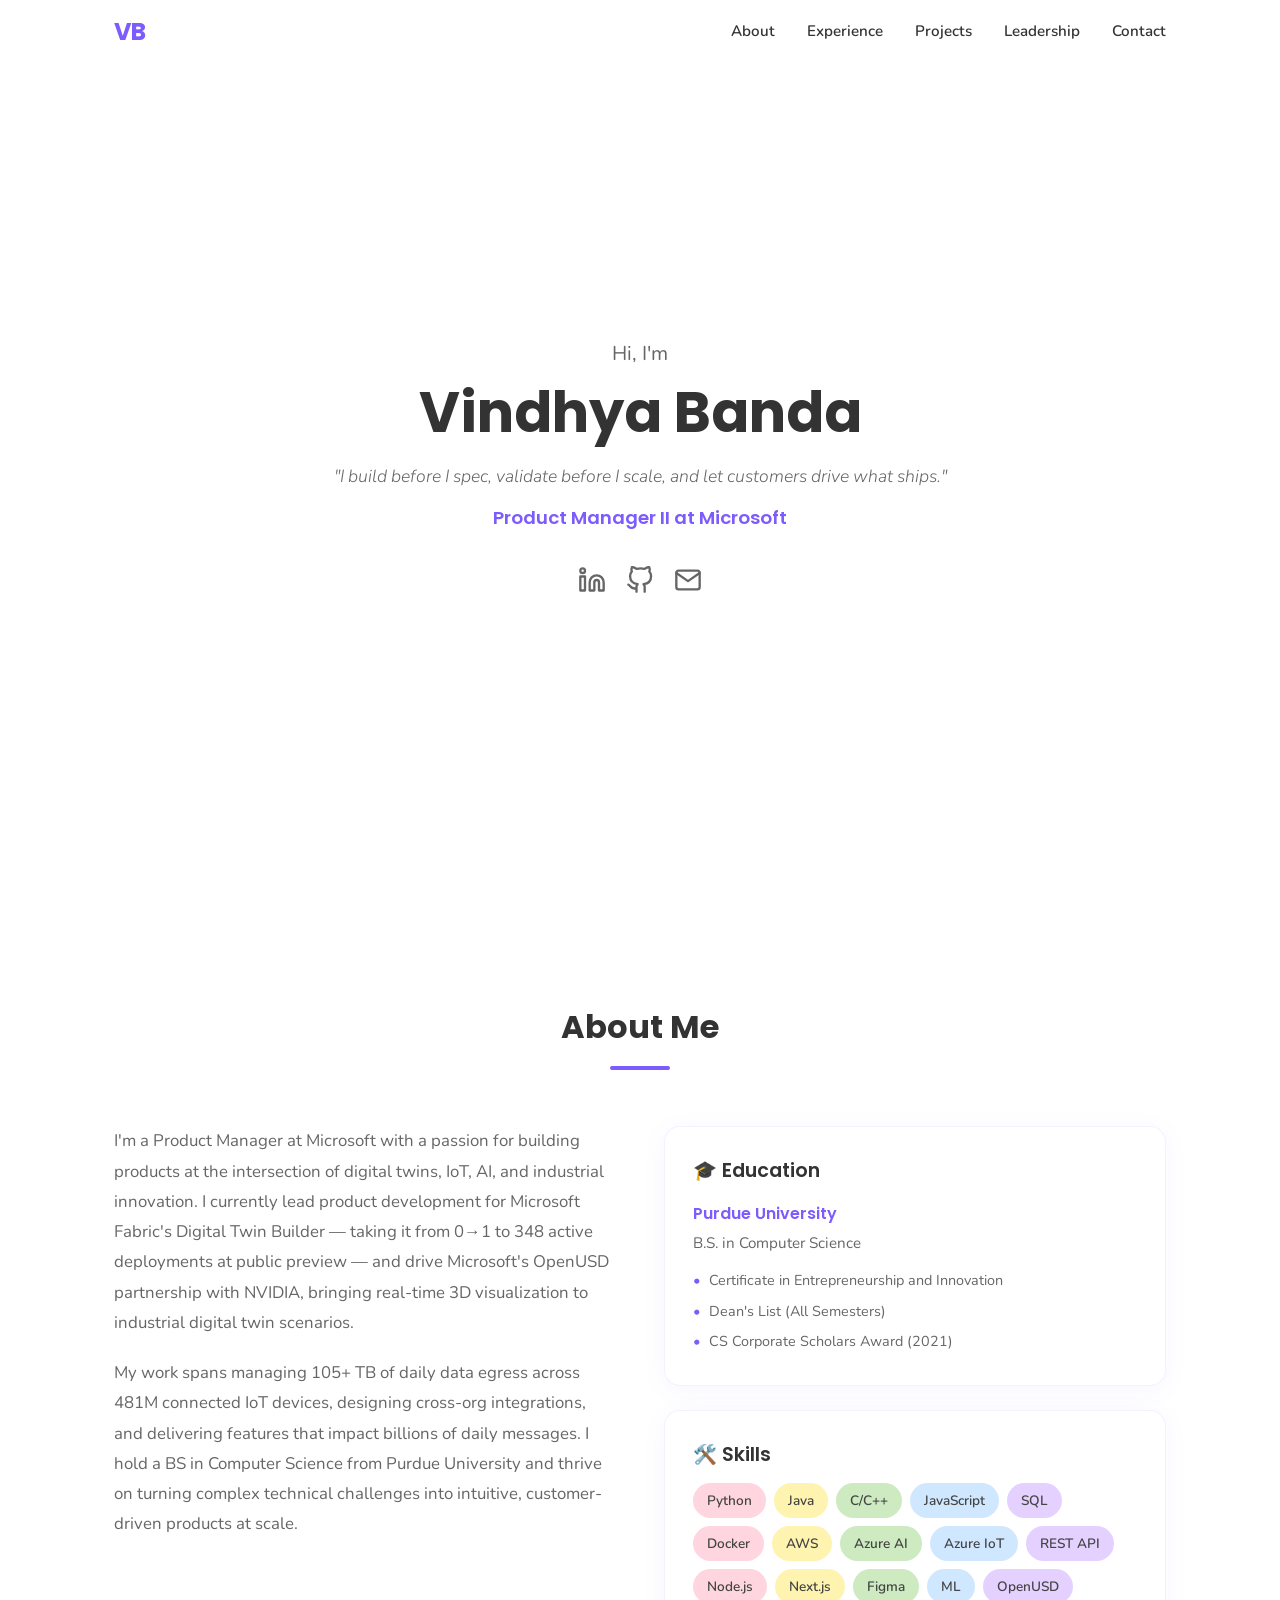
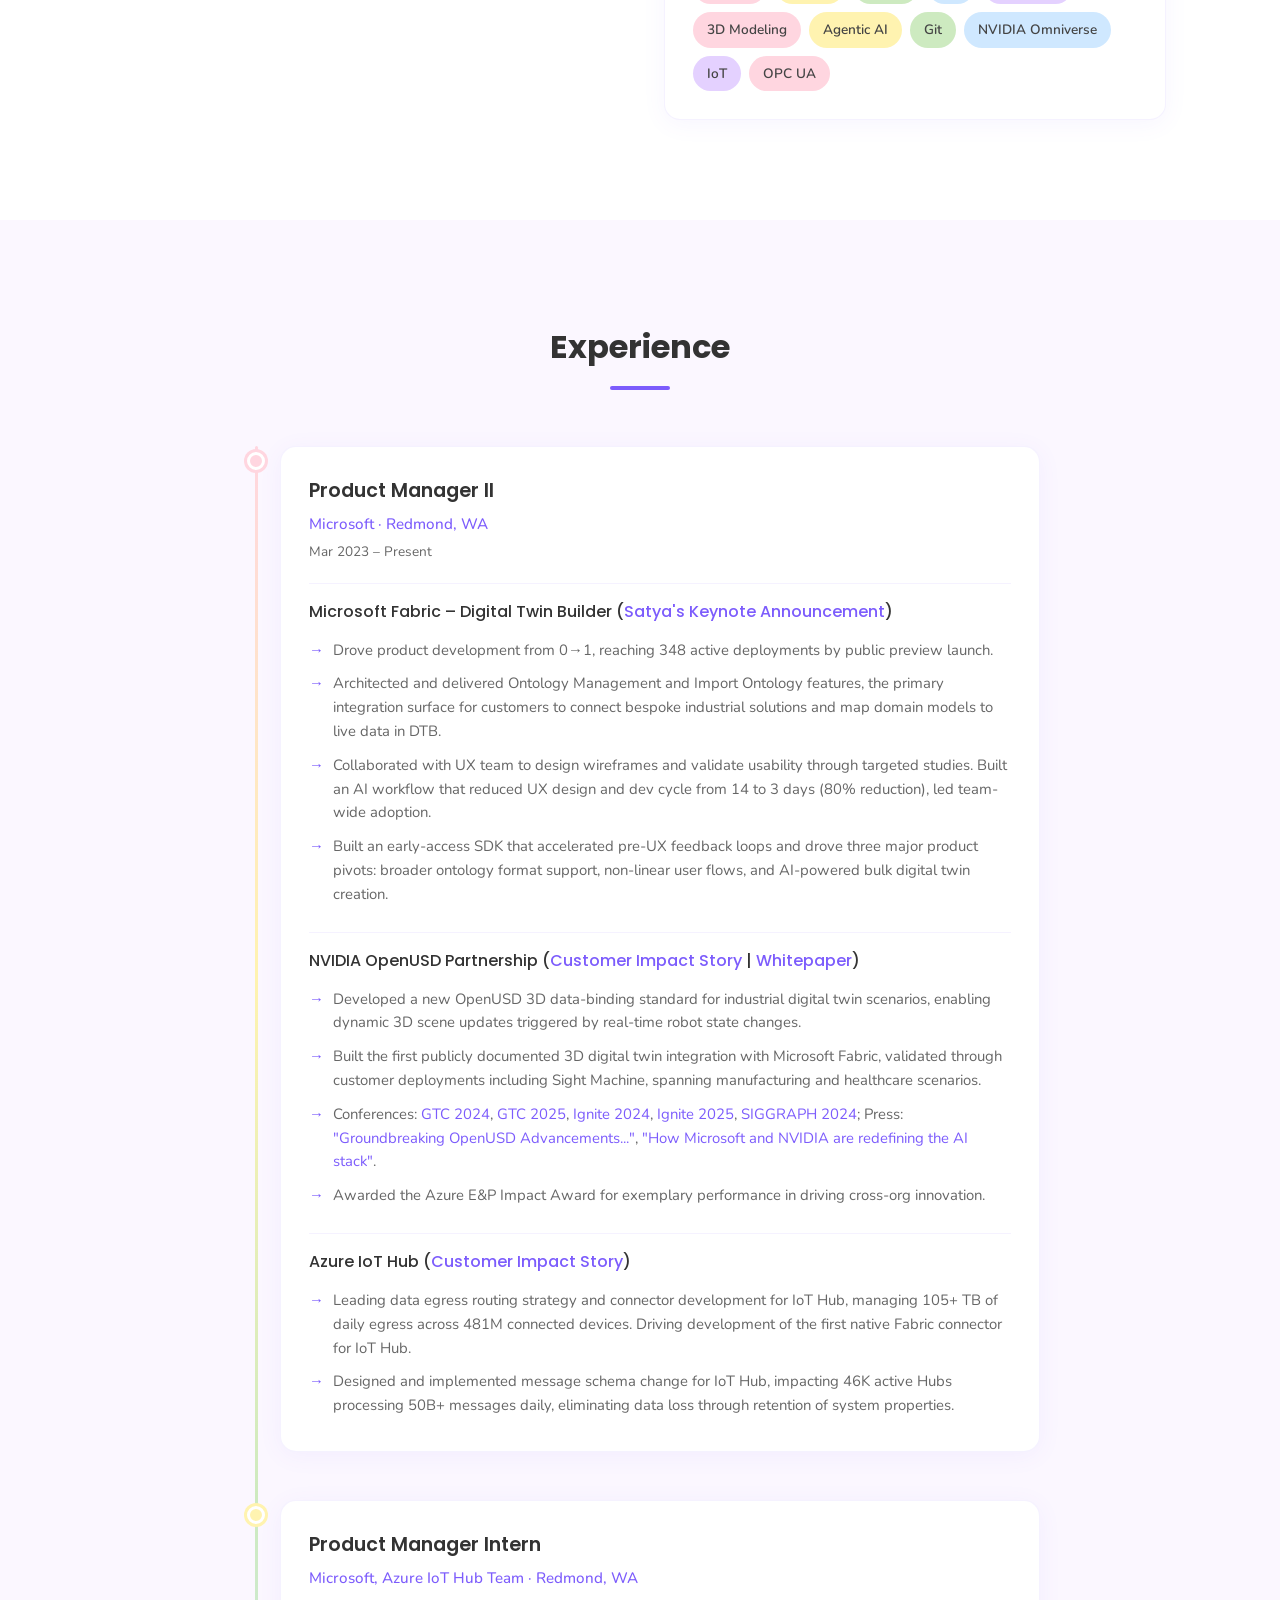
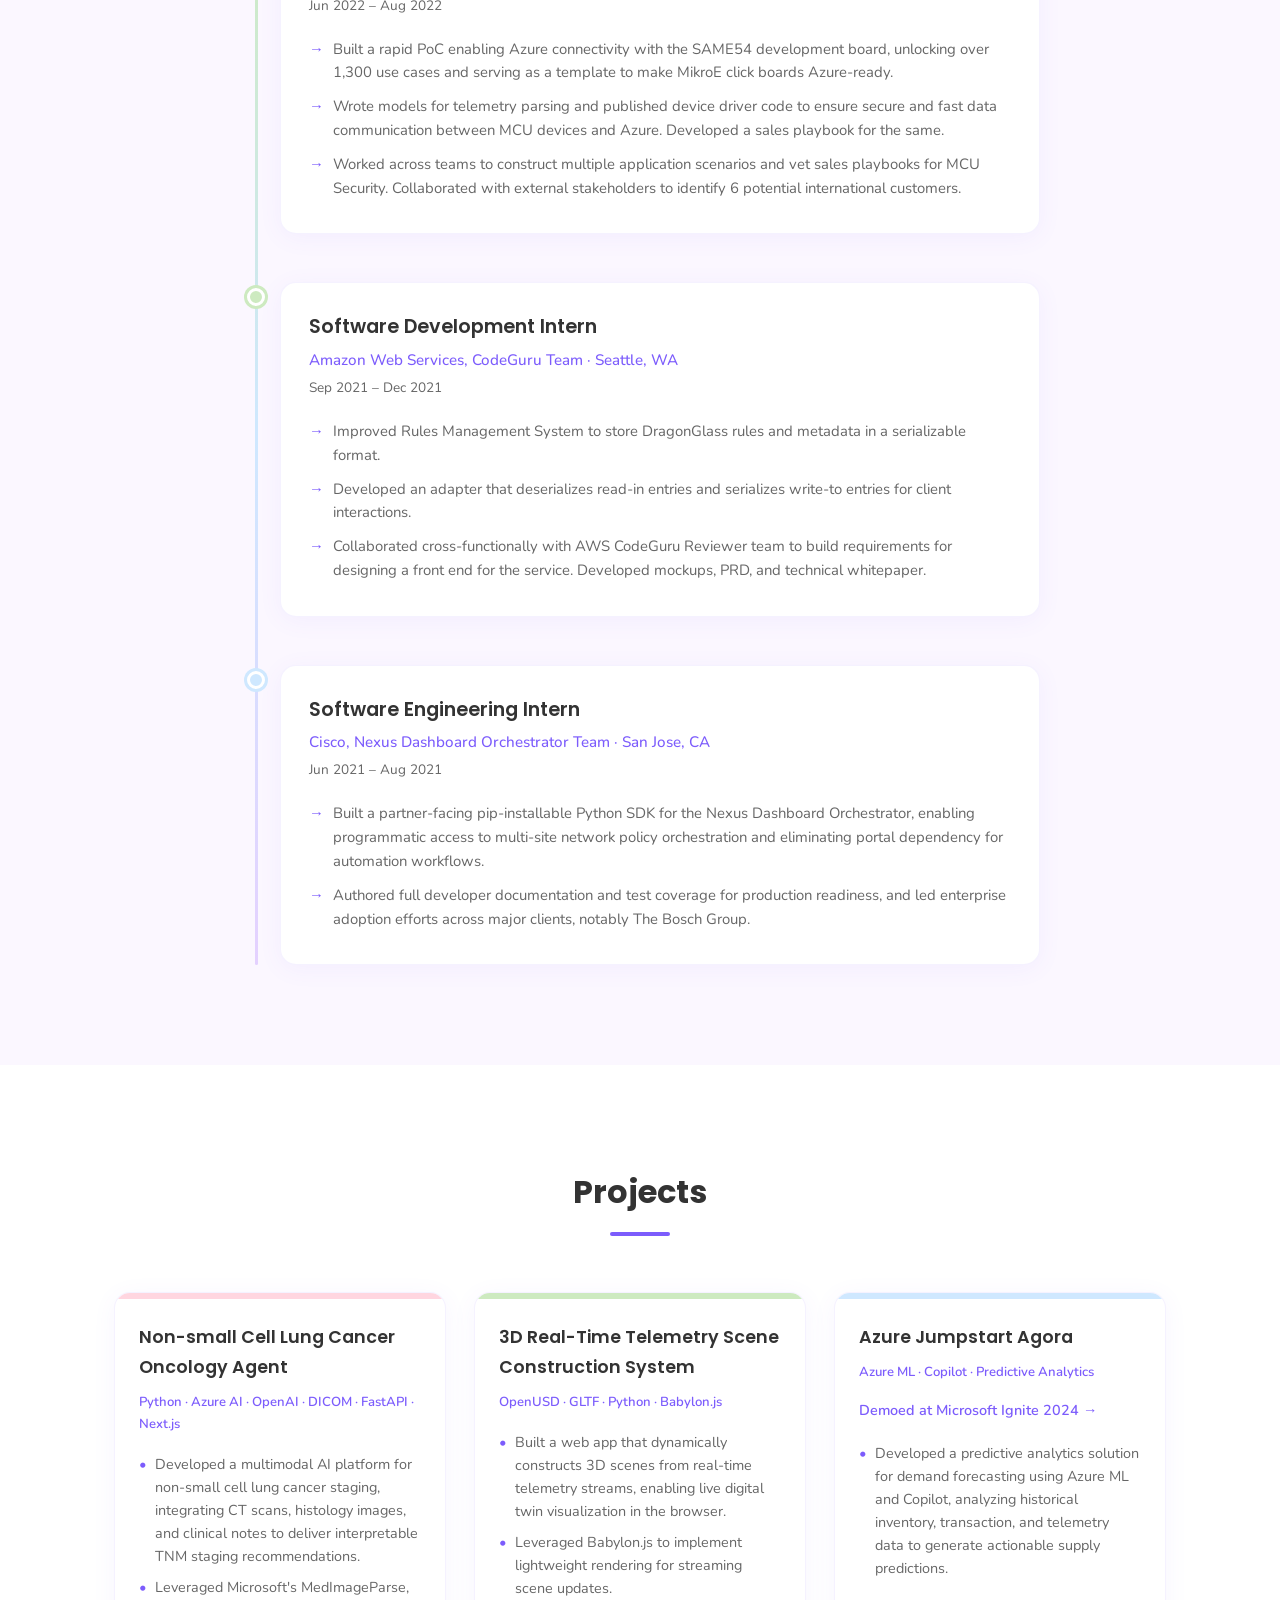
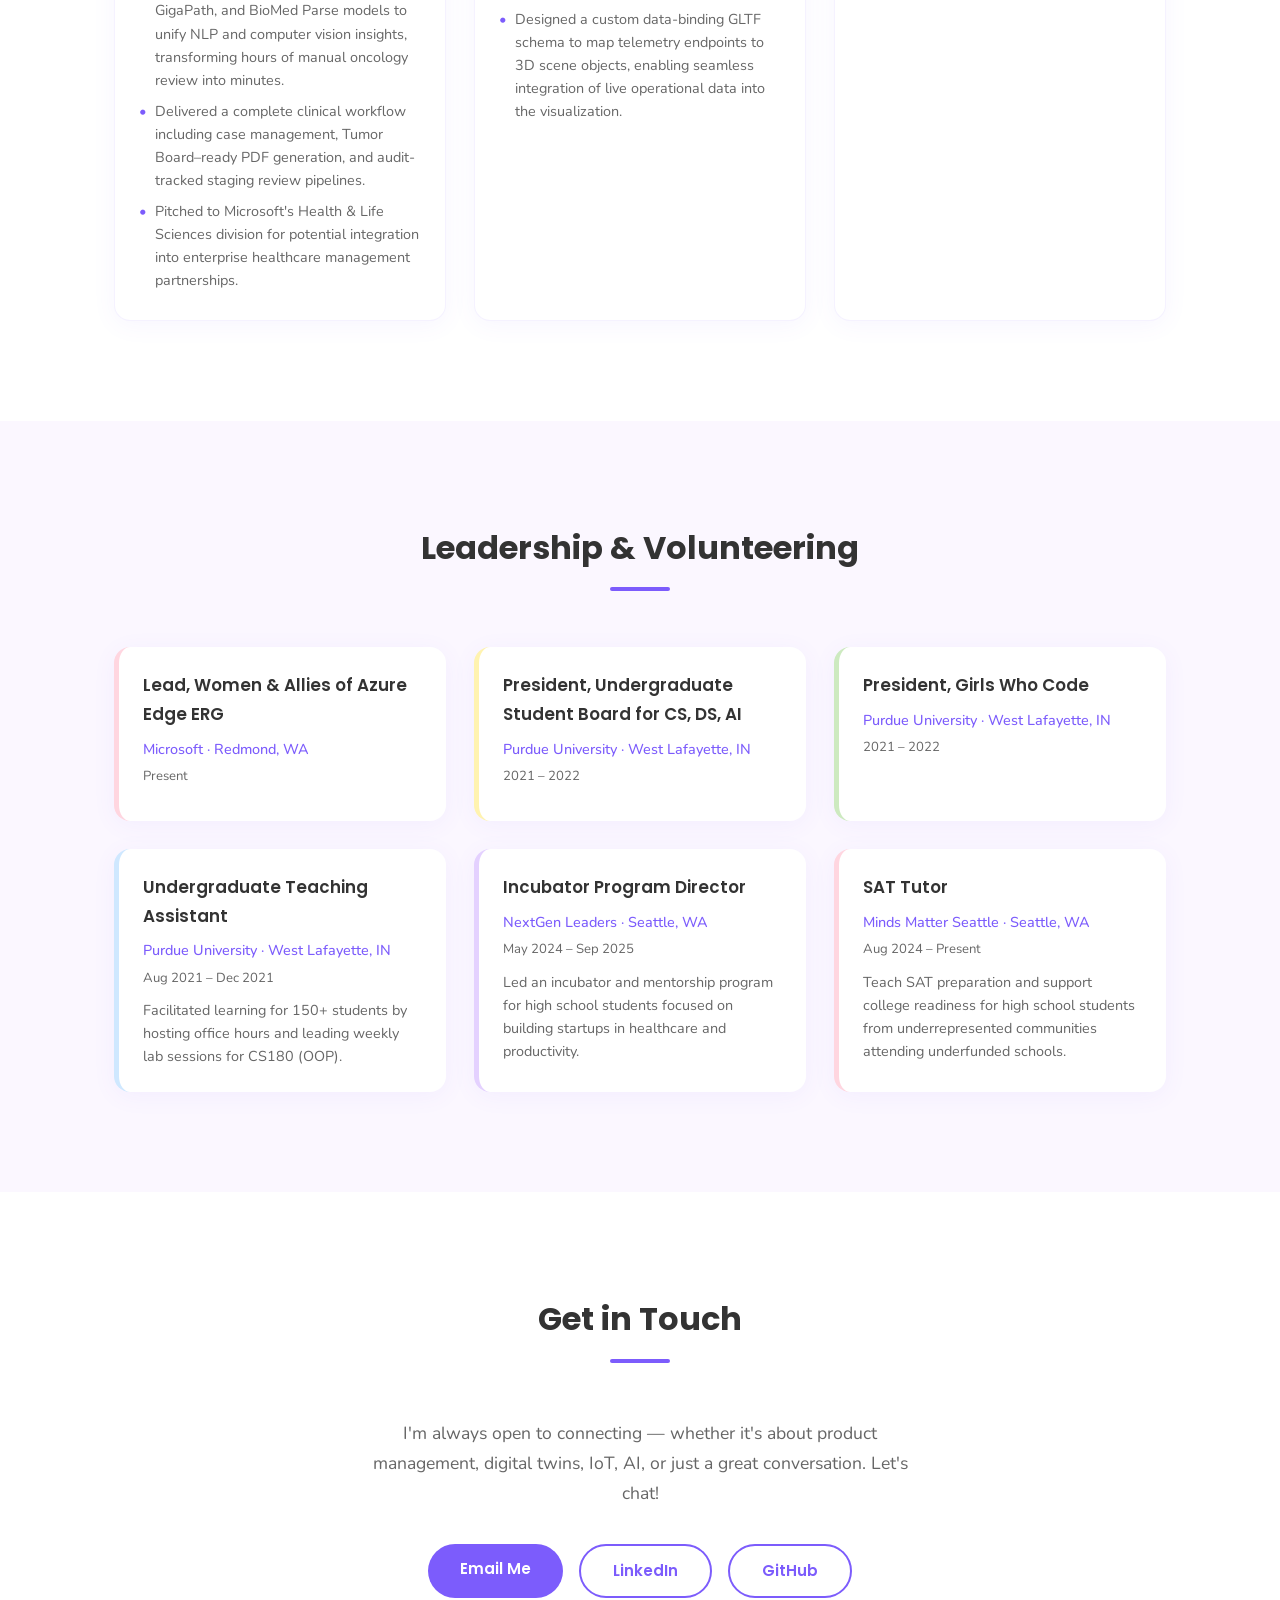
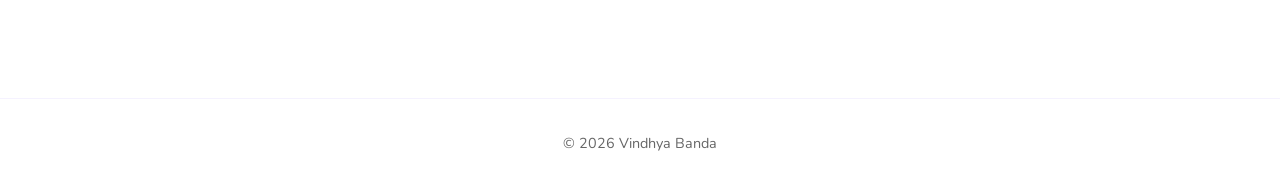
==== index.html @ b82b3c94 "Added content, set up nav" ====
<!DOCTYPE html>
<html lang="en">
<head>
    <meta charset="UTF-8">
    <meta name="viewport" content="width=device-width, initial-scale=1.0">
    <title>Vindhya Banda</title>
    <link rel="preconnect" href="https://fonts.googleapis.com">
    <link rel="preconnect" href="https://fonts.gstatic.com" crossorigin>
    <link href="https://fonts.googleapis.com/css2?family=Poppins:wght@500;600;700&family=Nunito:wght@300;400;500;600;700&display=swap" rel="stylesheet">
    <link rel="stylesheet" href="style.css">
</head>
<body>
    <!-- Navigation -->
    <nav class="navbar" id="navbar">
        <div class="nav-container">
            <a href="#hero" class="nav-logo">VB</a>
            <button class="hamburger" id="hamburger" aria-label="Toggle navigation">
                <span class="bar bar-pink"></span>
                <span class="bar bar-purple"></span>
                <span class="bar bar-blue"></span>
            </button>
            <ul class="nav-links" id="nav-links">
                <li><a href="#about">About</a></li>
                <li><a href="#experience">Experience</a></li>
                <li><a href="#projects">Projects</a></li>
                <li><a href="#leadership">Leadership</a></li>
                <li><a href="#contact">Contact</a></li>
            </ul>
        </div>
    </nav>

    <!-- Hero Section -->
    <section class="hero" id="hero">
        <div class="hero-content">
            <p class="hero-greeting">Hi, I'm</p>
            <h1 class="hero-name">Vindhya Banda</h1>
            <p class="hero-tagline">"I build before I spec, validate before I scale, and let customers drive what ships."</p>
            <p class="hero-role">Product Manager II at Microsoft</p>
            <div class="hero-socials">
                <a href="https://www.linkedin.com/in/vindhya-banda/" target="_blank" rel="noopener noreferrer" aria-label="LinkedIn">
                    <svg xmlns="http://www.w3.org/2000/svg" width="28" height="28" viewBox="0 0 24 24" fill="none" stroke="currentColor" stroke-width="2" stroke-linecap="round" stroke-linejoin="round"><path d="M16 8a6 6 0 0 1 6 6v7h-4v-7a2 2 0 0 0-2-2 2 2 0 0 0-2 2v7h-4v-7a6 6 0 0 1 6-6z"/><rect x="2" y="9" width="4" height="12"/><circle cx="4" cy="4" r="2"/></svg>
                </a>
                <a href="https://github.com/vindhyabanda" target="_blank" rel="noopener noreferrer" aria-label="GitHub">
                    <svg xmlns="http://www.w3.org/2000/svg" width="28" height="28" viewBox="0 0 24 24" fill="none" stroke="currentColor" stroke-width="2" stroke-linecap="round" stroke-linejoin="round"><path d="M9 19c-5 1.5-5-2.5-7-3m14 6v-3.87a3.37 3.37 0 0 0-.94-2.61c3.14-.35 6.44-1.54 6.44-7A5.44 5.44 0 0 0 20 4.77 5.07 5.07 0 0 0 19.91 1S18.73.65 16 2.48a13.38 13.38 0 0 0-7 0C6.27.65 5.09 1 5.09 1A5.07 5.07 0 0 0 5 4.77a5.44 5.44 0 0 0-1.5 3.78c0 5.42 3.3 6.61 6.44 7A3.37 3.37 0 0 0 9 18.13V22"/></svg>
                </a>
                <a href="mailto:vindhyabanda9@gmail.com" aria-label="Email">
                    <svg xmlns="http://www.w3.org/2000/svg" width="28" height="28" viewBox="0 0 24 24" fill="none" stroke="currentColor" stroke-width="2" stroke-linecap="round" stroke-linejoin="round"><path d="M4 4h16c1.1 0 2 .9 2 2v12c0 1.1-.9 2-2 2H4c-1.1 0-2-.9-2-2V6c0-1.1.9-2 2-2z"/><polyline points="22,6 12,13 2,6"/></svg>
                </a>
            </div>
        </div>
    </section>

    <!-- About Section -->
    <section class="section about" id="about">
        <div class="container">
            <h2 class="section-title">About Me</h2>
            <div class="about-grid">
                <div class="about-text fade-in">
                    <p>I'm a Product Manager at Microsoft with a passion for building products at the intersection of digital twins, IoT, AI, and industrial innovation. I currently lead product development for Microsoft Fabric's Digital Twin Builder — taking it from 0→1 to 348 active deployments at public preview — and drive Microsoft's OpenUSD partnership with NVIDIA, bringing real-time 3D visualization to industrial digital twin scenarios.</p>
                    <p>My work spans managing 105+ TB of daily data egress across 481M connected IoT devices, designing cross-org integrations, and delivering features that impact billions of daily messages. I hold a BS in Computer Science from Purdue University and thrive on turning complex technical challenges into intuitive, customer-driven products at scale.</p>
                </div>
                <div class="about-cards">
                    <div class="about-card fade-in">
                        <h3>🎓 Education</h3>
                        <h4>Purdue University</h4>
                        <p>B.S. in Computer Science</p>
                        <ul>
                            <li>Certificate in Entrepreneurship and Innovation</li>
                            <li>Dean's List (All Semesters)</li>
                            <li>CS Corporate Scholars Award (2021)</li>
                        </ul>
                    </div>
                    <div class="about-card fade-in">
                        <h3>🛠️ Skills</h3>
                        <div class="skills-container">
                            <span class="skill-tag">Python</span>
                            <span class="skill-tag">Java</span>
                            <span class="skill-tag">C/C++</span>
                            <span class="skill-tag">JavaScript</span>
                            <span class="skill-tag">SQL</span>
                            <span class="skill-tag">Docker</span>
                            <span class="skill-tag">AWS</span>
                            <span class="skill-tag">Azure AI</span>
                            <span class="skill-tag">Azure IoT</span>
                            <span class="skill-tag">REST API</span>
                            <span class="skill-tag">Node.js</span>
                            <span class="skill-tag">Next.js</span>
                            <span class="skill-tag">Figma</span>
                            <span class="skill-tag">ML</span>
                            <span class="skill-tag">OpenUSD</span>
                            <span class="skill-tag">3D Modeling</span>
                            <span class="skill-tag">Agentic AI</span>
                            <span class="skill-tag">Git</span>
                            <span class="skill-tag">NVIDIA Omniverse</span>
                            <span class="skill-tag">IoT</span>
                            <span class="skill-tag">OPC UA</span>
                        </div>
                    </div>
                </div>
            </div>
        </div>
    </section>

    <!-- Experience Section -->
    <section class="section section-alt experience" id="experience">
        <div class="container">
            <h2 class="section-title">Experience</h2>
            <div class="timeline">
                <!-- Experience 1: PM II Microsoft -->
                <div class="timeline-item fade-in">
                    <div class="timeline-marker marker-pink"></div>
                    <div class="timeline-content">
                        <div class="timeline-header">
                            <h3>Product Manager II</h3>
                            <span class="timeline-company">Microsoft · Redmond, WA</span>
                            <span class="timeline-date">Mar 2023 – Present</span>
                        </div>

                        <div class="experience-sub-block">
                            <h4>Microsoft Fabric – Digital Twin Builder
                                (<a href="https://www.youtube.com/watch?v=ceV3RsG946s?t=1h34m17s" target="_blank" rel="noopener noreferrer">Satya's Keynote Announcement</a>)</h4>
                            <ul>
                                <li><span class="arrow">→</span> Drove product development from 0→1, reaching 348 active deployments by public preview launch.</li>
                                <li><span class="arrow">→</span> Architected and delivered Ontology Management and Import Ontology features, the primary integration surface for customers to connect bespoke industrial solutions and map domain models to live data in DTB.</li>
                                <li><span class="arrow">→</span> Collaborated with UX team to design wireframes and validate usability through targeted studies. Built an AI workflow that reduced UX design and dev cycle from 14 to 3 days (80% reduction), led team-wide adoption.</li>
                                <li><span class="arrow">→</span> Built an early-access SDK that accelerated pre-UX feedback loops and drove three major product pivots: broader ontology format support, non-linear user flows, and AI-powered bulk digital twin creation.</li>
                            </ul>
                        </div>

                        <div class="experience-sub-block">
                            <h4>NVIDIA OpenUSD Partnership
                                (<a href="https://www.sightmachine.com/press/sight-machine-integration-with-nvidia-omniverse" target="_blank" rel="noopener noreferrer">Customer Impact Story</a> |
                                <a href="https://cdn-dynmedia-1.microsoft.com/is/content/microsoftcorp/microsoft/bade/documents/products-and-services/en-us/industry/Composable-Bindings-Simplified-System-Integration-Whitepaper.pdf" target="_blank" rel="noopener noreferrer">Whitepaper</a>)</h4>
                            <ul>
                                <li><span class="arrow">→</span> Developed a new OpenUSD 3D data-binding standard for industrial digital twin scenarios, enabling dynamic 3D scene updates triggered by real-time robot state changes.</li>
                                <li><span class="arrow">→</span> Built the first publicly documented 3D digital twin integration with Microsoft Fabric, validated through customer deployments including Sight Machine, spanning manufacturing and healthcare scenarios.</li>
                                <li><span class="arrow">→</span> Conferences:
                                    <a href="https://www.nvidia.com/en-us/on-demand/session/gtc24-s62783/" target="_blank" rel="noopener noreferrer">GTC 2024</a>,
                                    <a href="https://www.nvidia.com/en-us/on-demand/session/gtc25-dlit71322/" target="_blank" rel="noopener noreferrer">GTC 2025</a>,
                                    <a href="https://ignite.microsoft.com/en-US/sessions/LABSP601" target="_blank" rel="noopener noreferrer">Ignite 2024</a>,
                                    <a href="https://www.nvidia.com/en-us/events/microsoft-ignite" target="_blank" rel="noopener noreferrer">Ignite 2025</a>,
                                    <a href="https://www.nvidia.com/en-us/on-demand/session/siggraph2024-sigg2404/" target="_blank" rel="noopener noreferrer">SIGGRAPH 2024</a>;
                                    Press: <a href="https://blogs.nvidia.com/blog/openusd-advancements-gtc-developers/" target="_blank" rel="noopener noreferrer">"Groundbreaking OpenUSD Advancements..."</a>,
                                    <a href="https://venturebeat.com/infrastructure/inside-microsoft-ignite-how-microsoft-and-nvidia-are-redefining-the-ai-stack" target="_blank" rel="noopener noreferrer">"How Microsoft and NVIDIA are redefining the AI stack"</a>.
                                </li>
                                <li><span class="arrow">→</span> Awarded the Azure E&amp;P Impact Award for exemplary performance in driving cross-org innovation.</li>
                            </ul>
                        </div>

                        <div class="experience-sub-block">
                            <h4>Azure IoT Hub
                                (<a href="https://www.microsoft.com/en/customers/story/22211-acwa-power-azure##section-block-body" target="_blank" rel="noopener noreferrer">Customer Impact Story</a>)</h4>
                            <ul>
                                <li><span class="arrow">→</span> Leading data egress routing strategy and connector development for IoT Hub, managing 105+ TB of daily egress across 481M connected devices. Driving development of the first native Fabric connector for IoT Hub.</li>
                                <li><span class="arrow">→</span> Designed and implemented message schema change for IoT Hub, impacting 46K active Hubs processing 50B+ messages daily, eliminating data loss through retention of system properties.</li>
                            </ul>
                        </div>
                    </div>
                </div>

                <!-- Experience 2: PM Intern Microsoft -->
                <div class="timeline-item fade-in">
                    <div class="timeline-marker marker-yellow"></div>
                    <div class="timeline-content">
                        <div class="timeline-header">
                            <h3>Product Manager Intern</h3>
                            <span class="timeline-company">Microsoft, Azure IoT Hub Team · Redmond, WA</span>
                            <span class="timeline-date">Jun 2022 – Aug 2022</span>
                        </div>
                        <ul>
                            <li><span class="arrow">→</span> Built a rapid PoC enabling Azure connectivity with the SAME54 development board, unlocking over 1,300 use cases and serving as a template to make MikroE click boards Azure-ready.</li>
                            <li><span class="arrow">→</span> Wrote models for telemetry parsing and published device driver code to ensure secure and fast data communication between MCU devices and Azure. Developed a sales playbook for the same.</li>
                            <li><span class="arrow">→</span> Worked across teams to construct multiple application scenarios and vet sales playbooks for MCU Security. Collaborated with external stakeholders to identify 6 potential international customers.</li>
                        </ul>
                    </div>
                </div>

                <!-- Experience 3: SDE Intern AWS -->
                <div class="timeline-item fade-in">
                    <div class="timeline-marker marker-green"></div>
                    <div class="timeline-content">
                        <div class="timeline-header">
                            <h3>Software Development Intern</h3>
                            <span class="timeline-company">Amazon Web Services, CodeGuru Team · Seattle, WA</span>
                            <span class="timeline-date">Sep 2021 – Dec 2021</span>
                        </div>
                        <ul>
                            <li><span class="arrow">→</span> Improved Rules Management System to store DragonGlass rules and metadata in a serializable format.</li>
                            <li><span class="arrow">→</span> Developed an adapter that deserializes read-in entries and serializes write-to entries for client interactions.</li>
                            <li><span class="arrow">→</span> Collaborated cross-functionally with AWS CodeGuru Reviewer team to build requirements for designing a front end for the service. Developed mockups, PRD, and technical whitepaper.</li>
                        </ul>
                    </div>
                </div>

                <!-- Experience 4: SWE Intern Cisco -->
                <div class="timeline-item fade-in">
                    <div class="timeline-marker marker-blue"></div>
                    <div class="timeline-content">
                        <div class="timeline-header">
                            <h3>Software Engineering Intern</h3>
                            <span class="timeline-company">Cisco, Nexus Dashboard Orchestrator Team · San Jose, CA</span>
                            <span class="timeline-date">Jun 2021 – Aug 2021</span>
                        </div>
                        <ul>
                            <li><span class="arrow">→</span> Built a partner-facing pip-installable Python SDK for the Nexus Dashboard Orchestrator, enabling programmatic access to multi-site network policy orchestration and eliminating portal dependency for automation workflows.</li>
                            <li><span class="arrow">→</span> Authored full developer documentation and test coverage for production readiness, and led enterprise adoption efforts across major clients, notably The Bosch Group.</li>
                        </ul>
                    </div>
                </div>
            </div>
        </div>
    </section>

    <!-- Projects Section -->
    <section class="section projects" id="projects">
        <div class="container">
            <h2 class="section-title">Projects</h2>
            <div class="projects-grid">
                <div class="project-card fade-in" style="--card-accent: #FFD6E0;">
                    <div class="project-card-top"></div>
                    <div class="project-card-body">
                        <h3>Non-small Cell Lung Cancer Oncology Agent</h3>
                        <p class="project-tech">Python · Azure AI · OpenAI · DICOM · FastAPI · Next.js</p>
                        <ul>
                            <li>Developed a multimodal AI platform for non-small cell lung cancer staging, integrating CT scans, histology images, and clinical notes to deliver interpretable TNM staging recommendations.</li>
                            <li>Leveraged Microsoft's MedImageParse, GigaPath, and BioMed Parse models to unify NLP and computer vision insights, transforming hours of manual oncology review into minutes.</li>
                            <li>Delivered a complete clinical workflow including case management, Tumor Board–ready PDF generation, and audit-tracked staging review pipelines.</li>
                            <li>Pitched to Microsoft's Health &amp; Life Sciences division for potential integration into enterprise healthcare management partnerships.</li>
                        </ul>
                    </div>
                </div>

                <div class="project-card fade-in" style="--card-accent: #CDEAC0;">
                    <div class="project-card-top"></div>
                    <div class="project-card-body">
                        <h3>3D Real-Time Telemetry Scene Construction System</h3>
                        <p class="project-tech">OpenUSD · GLTF · Python · Babylon.js</p>
                        <ul>
                            <li>Built a web app that dynamically constructs 3D scenes from real-time telemetry streams, enabling live digital twin visualization in the browser.</li>
                            <li>Leveraged Babylon.js to implement lightweight rendering for streaming scene updates.</li>
                            <li>Designed a custom data-binding GLTF schema to map telemetry endpoints to 3D scene objects, enabling seamless integration of live operational data into the visualization.</li>
                        </ul>
                    </div>
                </div>

                <div class="project-card fade-in" style="--card-accent: #CFE8FF;">
                    <div class="project-card-top"></div>
                    <div class="project-card-body">
                        <h3>Azure Jumpstart Agora</h3>
                        <p class="project-tech">Azure ML · Copilot · Predictive Analytics</p>
                        <p class="project-link-note">
                            <a href="https://jumpstart.azure.com/azure_jumpstart_ag/contoso_hypermarket/predictive_analytics" target="_blank" rel="noopener noreferrer">Demoed at Microsoft Ignite 2024 →</a>
                        </p>
                        <ul>
                            <li>Developed a predictive analytics solution for demand forecasting using Azure ML and Copilot, analyzing historical inventory, transaction, and telemetry data to generate actionable supply predictions.</li>
                        </ul>
                    </div>
                </div>
            </div>
        </div>
    </section>

    <!-- Leadership & Volunteering Section -->
    <section class="section section-alt leadership" id="leadership">
        <div class="container">
            <h2 class="section-title">Leadership &amp; Volunteering</h2>
            <div class="leadership-grid">
                <div class="leadership-card fade-in" style="--card-border: #FFD6E0;">
                    <h3>Lead, Women &amp; Allies of Azure Edge ERG</h3>
                    <span class="leadership-org">Microsoft · Redmond, WA</span>
                    <span class="leadership-date">Present</span>
                </div>

                <div class="leadership-card fade-in" style="--card-border: #FFF3B0;">
                    <h3>President, Undergraduate Student Board for CS, DS, AI</h3>
                    <span class="leadership-org">Purdue University · West Lafayette, IN</span>
                    <span class="leadership-date">2021 – 2022</span>
                </div>

                <div class="leadership-card fade-in" style="--card-border: #CDEAC0;">
                    <h3>President, Girls Who Code</h3>
                    <span class="leadership-org">Purdue University · West Lafayette, IN</span>
                    <span class="leadership-date">2021 – 2022</span>
                </div>

                <div class="leadership-card fade-in" style="--card-border: #CFE8FF;">
                    <h3>Undergraduate Teaching Assistant</h3>
                    <span class="leadership-org">Purdue University · West Lafayette, IN</span>
                    <span class="leadership-date">Aug 2021 – Dec 2021</span>
                    <p>Facilitated learning for 150+ students by hosting office hours and leading weekly lab sessions for CS180 (OOP).</p>
                </div>

                <div class="leadership-card fade-in" style="--card-border: #E4D1FF;">
                    <h3>Incubator Program Director</h3>
                    <span class="leadership-org"><a href="https://www.nextgenleaders.io/" target="_blank" rel="noopener noreferrer">NextGen Leaders</a> · Seattle, WA</span>
                    <span class="leadership-date">May 2024 – Sep 2025</span>
                    <p>Led an incubator and mentorship program for high school students focused on building startups in healthcare and productivity.</p>
                </div>

                <div class="leadership-card fade-in" style="--card-border: #FFD6E0;">
                    <h3>SAT Tutor</h3>
                    <span class="leadership-org"><a href="https://mindsmatterseattle.org/" target="_blank" rel="noopener noreferrer">Minds Matter Seattle</a> · Seattle, WA</span>
                    <span class="leadership-date">Aug 2024 – Present</span>
                    <p>Teach SAT preparation and support college readiness for high school students from underrepresented communities attending underfunded schools.</p>
                </div>
            </div>
        </div>
    </section>

    <!-- Contact Section -->
    <section class="section contact" id="contact">
        <div class="container">
            <h2 class="section-title">Get in Touch</h2>
            <p class="contact-text">I'm always open to connecting — whether it's about product management, digital twins, IoT, AI, or just a great conversation. Let's chat!</p>
            <div class="contact-buttons">
                <a href="mailto:vindhyabanda9@gmail.com" class="btn btn-filled">Email Me</a>
                <a href="https://www.linkedin.com/in/vindhya-banda/" target="_blank" rel="noopener noreferrer" class="btn btn-outlined">LinkedIn</a>
                <a href="https://github.com/vindhyabanda" target="_blank" rel="noopener noreferrer" class="btn btn-outlined">GitHub</a>
            </div>
        </div>
    </section>

    <!-- Footer -->
    <footer class="footer">
        <p>&copy; 2026 Vindhya Banda</p>
    </footer>

    <script src="script.js"></script>
</body>
</html>
---- style.css ----
/* ===== RESET & BASE ===== */
*,
*::before,
*::after {
    margin: 0;
    padding: 0;
    box-sizing: border-box;
}

html {
    scroll-behavior: smooth;
}

body {
    font-family: 'Nunito', sans-serif;
    color: #333;
    background: #fff;
    line-height: 1.7;
    overflow-x: hidden;
}

h1, h2, h3, h4, h5, h6 {
    font-family: 'Poppins', sans-serif;
}

a {
    color: #7C5CFC;
    text-decoration: none;
    transition: color 0.3s ease;
}

a:hover {
    color: #5a3de6;
}

ul {
    list-style: none;
}

img {
    max-width: 100%;
    display: block;
}

.container {
    max-width: 1100px;
    margin: 0 auto;
    padding: 0 24px;
}

/* ===== COLOR VARIABLES ===== */
:root {
    --pink: #FFD6E0;
    --yellow: #FFF3B0;
    --green: #CDEAC0;
    --blue: #CFE8FF;
    --purple: #E4D1FF;
    --accent: #7C5CFC;
    --bg-alt: #FBF7FF;
    --text: #333;
    --text-light: #666;
}

/* ===== NAVIGATION ===== */
.navbar {
    position: fixed;
    top: 0;
    left: 0;
    width: 100%;
    z-index: 1000;
    background: rgba(255, 255, 255, 0.75);
    backdrop-filter: blur(12px);
    -webkit-backdrop-filter: blur(12px);
    transition: box-shadow 0.3s ease, border-bottom 0.3s ease;
    border-bottom: 1px solid transparent;
}

.navbar.scrolled {
    box-shadow: 0 2px 20px rgba(124, 92, 252, 0.08);
    border-bottom: 1px solid rgba(124, 92, 252, 0.1);
}

.nav-container {
    max-width: 1100px;
    margin: 0 auto;
    padding: 0 24px;
    display: flex;
    justify-content: space-between;
    align-items: center;
    height: 64px;
}

.nav-logo {
    font-family: 'Poppins', sans-serif;
    font-weight: 700;
    font-size: 1.5rem;
    color: var(--accent);
    letter-spacing: -1px;
}

.nav-logo:hover {
    color: var(--accent);
}

.nav-links {
    display: flex;
    gap: 32px;
    align-items: center;
}

.nav-links a {
    font-family: 'Nunito', sans-serif;
    font-weight: 600;
    font-size: 0.95rem;
    color: var(--text);
    transition: color 0.3s ease;
    position: relative;
}

.nav-links a::after {
    content: '';
    position: absolute;
    bottom: -4px;
    left: 0;
    width: 0;
    height: 2px;
    background: var(--accent);
    transition: width 0.3s ease;
}

.nav-links a:hover {
    color: var(--accent);
}

.nav-links a:hover::after {
    width: 100%;
}

/* Hamburger */
.hamburger {
    display: none;
    flex-direction: column;
    gap: 5px;
    background: none;
    border: none;
    cursor: pointer;
    padding: 4px;
    z-index: 1001;
}

.bar {
    width: 28px;
    height: 3px;
    border-radius: 3px;
    transition: all 0.3s ease;
}

.bar-pink { background: var(--pink); }
.bar-purple { background: var(--purple); }
.bar-blue { background: var(--blue); }

/* ===== HERO ===== */
.hero {
    min-height: 100vh;
    display: flex;
    align-items: center;
    justify-content: center;
    text-align: center;
    padding: 120px 24px 80px;
}

.hero-content {
    max-width: 700px;
}

.hero-greeting {
    font-size: 1.25rem;
    font-weight: 400;
    color: var(--text-light);
    margin-bottom: 8px;
}

.hero-name {
    font-size: 3.5rem;
    font-weight: 700;
    color: var(--text);
    margin-bottom: 16px;
    line-height: 1.2;
}

.hero-tagline {
    font-size: 1.1rem;
    font-weight: 300;
    color: var(--text-light);
    font-style: italic;
    margin-bottom: 12px;
    line-height: 1.6;
}

.hero-role {
    font-family: 'Poppins', sans-serif;
    font-size: 1.15rem;
    font-weight: 600;
    color: var(--accent);
    margin-bottom: 32px;
}

.hero-socials {
    display: flex;
    gap: 20px;
    justify-content: center;
}

.hero-socials a {
    color: var(--text-light);
    transition: color 0.3s ease, transform 0.3s ease;
}

.hero-socials a:hover {
    color: var(--accent);
    transform: translateY(-3px);
}

/* ===== SECTIONS ===== */
.section {
    padding: 100px 0;
}

.section-alt {
    background: var(--bg-alt);
}

.section-title {
    font-size: 2rem;
    font-weight: 700;
    text-align: center;
    margin-bottom: 56px;
    color: var(--text);
    position: relative;
}

.section-title::after {
    content: '';
    display: block;
    width: 60px;
    height: 4px;
    background: var(--accent);
    border-radius: 2px;
    margin: 12px auto 0;
}

/* ===== ABOUT ===== */
.about-grid {
    display: grid;
    grid-template-columns: 1fr 1fr;
    gap: 48px;
    align-items: start;
}

.about-text p {
    font-size: 1.05rem;
    color: var(--text-light);
    margin-bottom: 20px;
    line-height: 1.8;
}

.about-cards {
    display: flex;
    flex-direction: column;
    gap: 24px;
}

.about-card {
    background: #fff;
    border-radius: 16px;
    padding: 28px;
    box-shadow: 0 4px 24px rgba(124, 92, 252, 0.06);
    border: 1px solid rgba(124, 92, 252, 0.08);
    transition: transform 0.3s ease, box-shadow 0.3s ease;
}

.about-card:hover {
    transform: translateY(-4px);
    box-shadow: 0 8px 32px rgba(124, 92, 252, 0.12);
}

.about-card h3 {
    font-size: 1.2rem;
    font-weight: 600;
    margin-bottom: 12px;
    color: var(--text);
}

.about-card h4 {
    font-family: 'Poppins', sans-serif;
    font-size: 1rem;
    font-weight: 600;
    color: var(--accent);
    margin-bottom: 4px;
}

.about-card p {
    font-size: 0.95rem;
    color: var(--text-light);
    margin-bottom: 8px;
}

.about-card ul {
    padding-left: 0;
}

.about-card ul li {
    font-size: 0.9rem;
    color: var(--text-light);
    padding: 3px 0;
    padding-left: 16px;
    position: relative;
}

.about-card ul li::before {
    content: '•';
    color: var(--accent);
    position: absolute;
    left: 0;
    font-weight: 700;
}

/* Skills */
.skills-container {
    display: flex;
    flex-wrap: wrap;
    gap: 8px;
}

.skill-tag {
    display: inline-block;
    padding: 6px 14px;
    border-radius: 20px;
    font-size: 0.85rem;
    font-weight: 600;
    color: #444;
}

.skill-tag:nth-child(5n+1) { background: var(--pink); }
.skill-tag:nth-child(5n+2) { background: var(--yellow); }
.skill-tag:nth-child(5n+3) { background: var(--green); }
.skill-tag:nth-child(5n+4) { background: var(--blue); }
.skill-tag:nth-child(5n+5) { background: var(--purple); }

/* ===== EXPERIENCE / TIMELINE ===== */
.timeline {
    position: relative;
    max-width: 800px;
    margin: 0 auto;
    padding-left: 40px;
}

.timeline::before {
    content: '';
    position: absolute;
    left: 15px;
    top: 0;
    bottom: 0;
    width: 3px;
    background: linear-gradient(to bottom, var(--pink), var(--yellow), var(--green), var(--blue), var(--purple));
    border-radius: 2px;
}

.timeline-item {
    position: relative;
    margin-bottom: 48px;
}

.timeline-item:last-child {
    margin-bottom: 0;
}

.timeline-marker {
    position: absolute;
    left: -33px;
    top: 6px;
    width: 18px;
    height: 18px;
    border-radius: 50%;
    border: 3px solid #fff;
    box-shadow: 0 0 0 3px currentColor;
}

.marker-pink { background: var(--pink); box-shadow: 0 0 0 3px var(--pink); }
.marker-yellow { background: var(--yellow); box-shadow: 0 0 0 3px var(--yellow); }
.marker-green { background: var(--green); box-shadow: 0 0 0 3px var(--green); }
.marker-blue { background: var(--blue); box-shadow: 0 0 0 3px var(--blue); }
.marker-purple { background: var(--purple); box-shadow: 0 0 0 3px var(--purple); }

.timeline-content {
    background: #fff;
    border-radius: 16px;
    padding: 28px;
    box-shadow: 0 4px 24px rgba(124, 92, 252, 0.06);
    border: 1px solid rgba(124, 92, 252, 0.08);
}

.timeline-header {
    margin-bottom: 16px;
}

.timeline-header h3 {
    font-size: 1.2rem;
    font-weight: 600;
    color: var(--text);
    margin-bottom: 4px;
}

.timeline-company {
    display: block;
    font-size: 0.95rem;
    font-weight: 500;
    color: var(--accent);
    margin-bottom: 2px;
}

.timeline-date {
    display: block;
    font-size: 0.85rem;
    color: var(--text-light);
    font-weight: 400;
}

.experience-sub-block {
    margin-top: 20px;
    padding-top: 16px;
    border-top: 1px solid rgba(124, 92, 252, 0.08);
}

.experience-sub-block h4 {
    font-family: 'Poppins', sans-serif;
    font-size: 1rem;
    font-weight: 500;
    color: var(--text);
    margin-bottom: 10px;
    line-height: 1.5;
}

.experience-sub-block h4 a {
    font-weight: 500;
}

.timeline-content ul {
    padding-left: 0;
}

.timeline-content ul li {
    font-size: 0.93rem;
    color: var(--text-light);
    padding: 5px 0;
    padding-left: 24px;
    position: relative;
    line-height: 1.6;
}

.arrow {
    color: var(--accent);
    font-weight: 700;
    position: absolute;
    left: 0;
}

/* ===== PROJECTS ===== */
.projects-grid {
    display: grid;
    grid-template-columns: repeat(3, 1fr);
    gap: 28px;
}

.project-card {
    background: #fff;
    border-radius: 16px;
    overflow: hidden;
    box-shadow: 0 4px 24px rgba(124, 92, 252, 0.06);
    border: 1px solid rgba(124, 92, 252, 0.08);
    transition: transform 0.3s ease, box-shadow 0.3s ease;
}

.project-card:hover {
    transform: translateY(-6px);
    box-shadow: 0 12px 40px rgba(124, 92, 252, 0.15);
}

.project-card-top {
    height: 6px;
    background: var(--card-accent);
}

.project-card-body {
    padding: 24px;
}

.project-card-body h3 {
    font-size: 1.1rem;
    font-weight: 600;
    color: var(--text);
    margin-bottom: 8px;
}

.project-tech {
    font-size: 0.82rem;
    font-weight: 600;
    color: var(--accent);
    margin-bottom: 14px;
}

.project-link-note {
    margin-bottom: 14px;
}

.project-link-note a {
    font-size: 0.9rem;
    font-weight: 600;
}

.project-card-body ul li {
    font-size: 0.9rem;
    color: var(--text-light);
    padding: 4px 0 4px 16px;
    position: relative;
    line-height: 1.6;
}

.project-card-body ul li::before {
    content: '•';
    color: var(--accent);
    position: absolute;
    left: 0;
    font-weight: 700;
}

/* ===== LEADERSHIP ===== */
.leadership-grid {
    display: grid;
    grid-template-columns: repeat(3, 1fr);
    gap: 28px;
}

.leadership-card {
    background: #fff;
    border-radius: 16px;
    padding: 24px;
    border-left: 5px solid var(--card-border);
    box-shadow: 0 4px 24px rgba(124, 92, 252, 0.06);
    transition: transform 0.3s ease, box-shadow 0.3s ease;
}

.leadership-card:hover {
    transform: translateY(-4px);
    box-shadow: 0 8px 32px rgba(124, 92, 252, 0.12);
}

.leadership-card h3 {
    font-size: 1.05rem;
    font-weight: 600;
    color: var(--text);
    margin-bottom: 8px;
}

.leadership-org {
    display: block;
    font-size: 0.9rem;
    color: var(--accent);
    font-weight: 500;
    margin-bottom: 4px;
}

.leadership-date {
    display: block;
    font-size: 0.82rem;
    color: var(--text-light);
    margin-bottom: 10px;
}

.leadership-card p {
    font-size: 0.9rem;
    color: var(--text-light);
    line-height: 1.6;
}

/* ===== CONTACT ===== */
.contact {
    text-align: center;
}

.contact-text {
    font-size: 1.1rem;
    color: var(--text-light);
    max-width: 550px;
    margin: 0 auto 36px;
    line-height: 1.7;
}

.contact-buttons {
    display: flex;
    gap: 16px;
    justify-content: center;
    flex-wrap: wrap;
}

.btn {
    display: inline-block;
    padding: 12px 32px;
    border-radius: 30px;
    font-family: 'Poppins', sans-serif;
    font-weight: 600;
    font-size: 0.95rem;
    transition: all 0.3s ease;
    cursor: pointer;
}

.btn-filled {
    background: var(--accent);
    color: #fff;
}

.btn-filled:hover {
    background: #5a3de6;
    color: #fff;
    transform: translateY(-2px);
    box-shadow: 0 6px 20px rgba(124, 92, 252, 0.3);
}

.btn-outlined {
    background: transparent;
    color: var(--accent);
    border: 2px solid var(--accent);
}

.btn-outlined:hover {
    background: var(--accent);
    color: #fff;
    transform: translateY(-2px);
    box-shadow: 0 6px 20px rgba(124, 92, 252, 0.3);
}

/* ===== FOOTER ===== */
.footer {
    text-align: center;
    padding: 32px 24px;
    border-top: 1px solid rgba(124, 92, 252, 0.08);
    color: var(--text-light);
    font-size: 0.9rem;
}

/* ===== ANIMATIONS ===== */
.fade-in {
    opacity: 0;
    transform: translateY(30px);
    transition: opacity 0.6s ease, transform 0.6s ease;
}

.fade-in.visible {
    opacity: 1;
    transform: translateY(0);
}

/* ===== RESPONSIVE ===== */
@media (max-width: 768px) {
    .hamburger {
        display: flex;
    }

    .nav-links {
        position: fixed;
        top: 0;
        right: -100%;
        width: 70%;
        max-width: 300px;
        height: 100vh;
        background: rgba(255, 255, 255, 0.97);
        backdrop-filter: blur(12px);
        -webkit-backdrop-filter: blur(12px);
        flex-direction: column;
        justify-content: center;
        gap: 28px;
        transition: right 0.4s ease;
        box-shadow: -4px 0 24px rgba(124, 92, 252, 0.08);
    }

    .nav-links.active {
        right: 0;
    }

    .nav-links a {
        font-size: 1.15rem;
    }

    .hero-name {
        font-size: 2.4rem;
    }

    .about-grid {
        grid-template-columns: 1fr;
    }

    .projects-grid {
        grid-template-columns: 1fr;
    }

    .leadership-grid {
        grid-template-columns: 1fr;
    }

    .timeline {
        padding-left: 32px;
    }

    .timeline::before {
        left: 10px;
    }

    .timeline-marker {
        left: -28px;
        width: 14px;
        height: 14px;
    }
}

@media (max-width: 480px) {
    .hero-name {
        font-size: 2rem;
    }

    .hero-tagline {
        font-size: 0.95rem;
    }

    .hero-role {
        font-size: 1rem;
    }

    .section-title {
        font-size: 1.6rem;
    }

    .section {
        padding: 64px 0;
    }

    .timeline-content {
        padding: 20px;
    }

    .project-card-body {
        padding: 18px;
    }

    .btn {
        padding: 10px 24px;
        font-size: 0.9rem;
    }
}
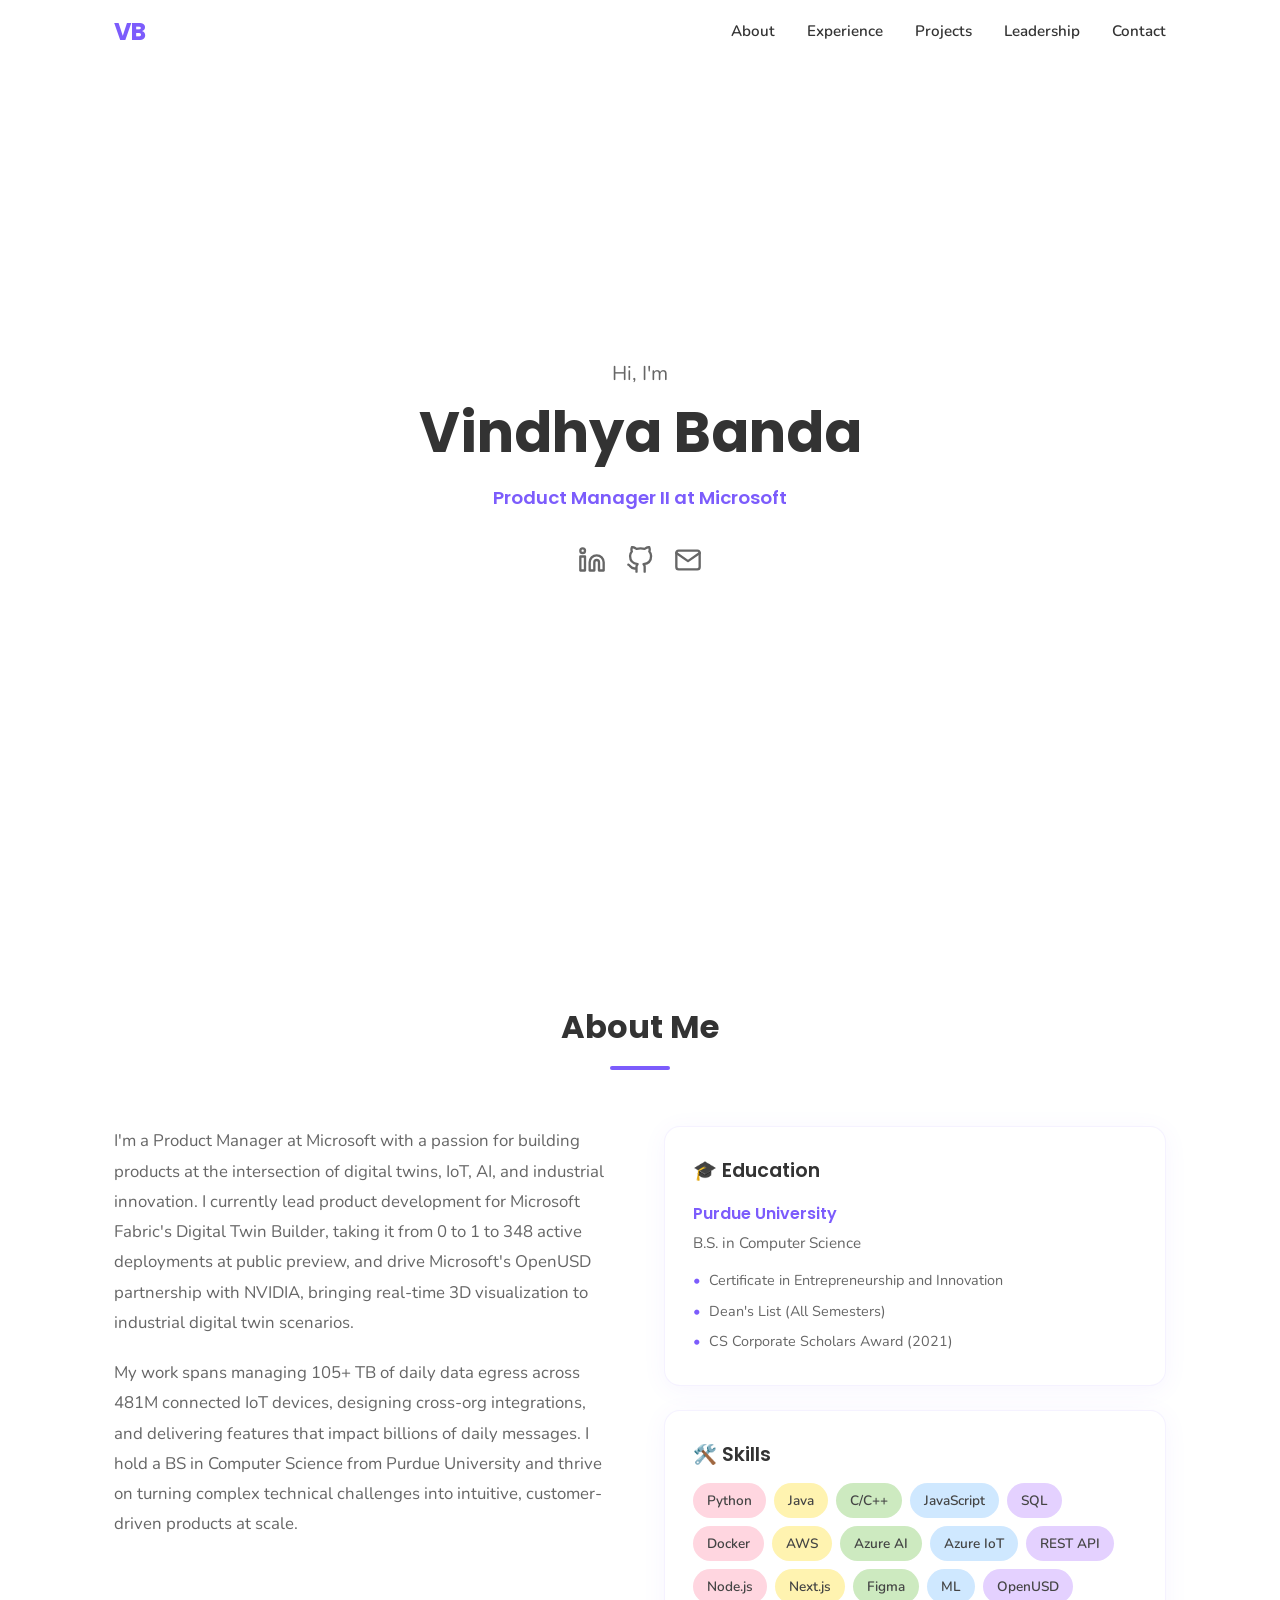
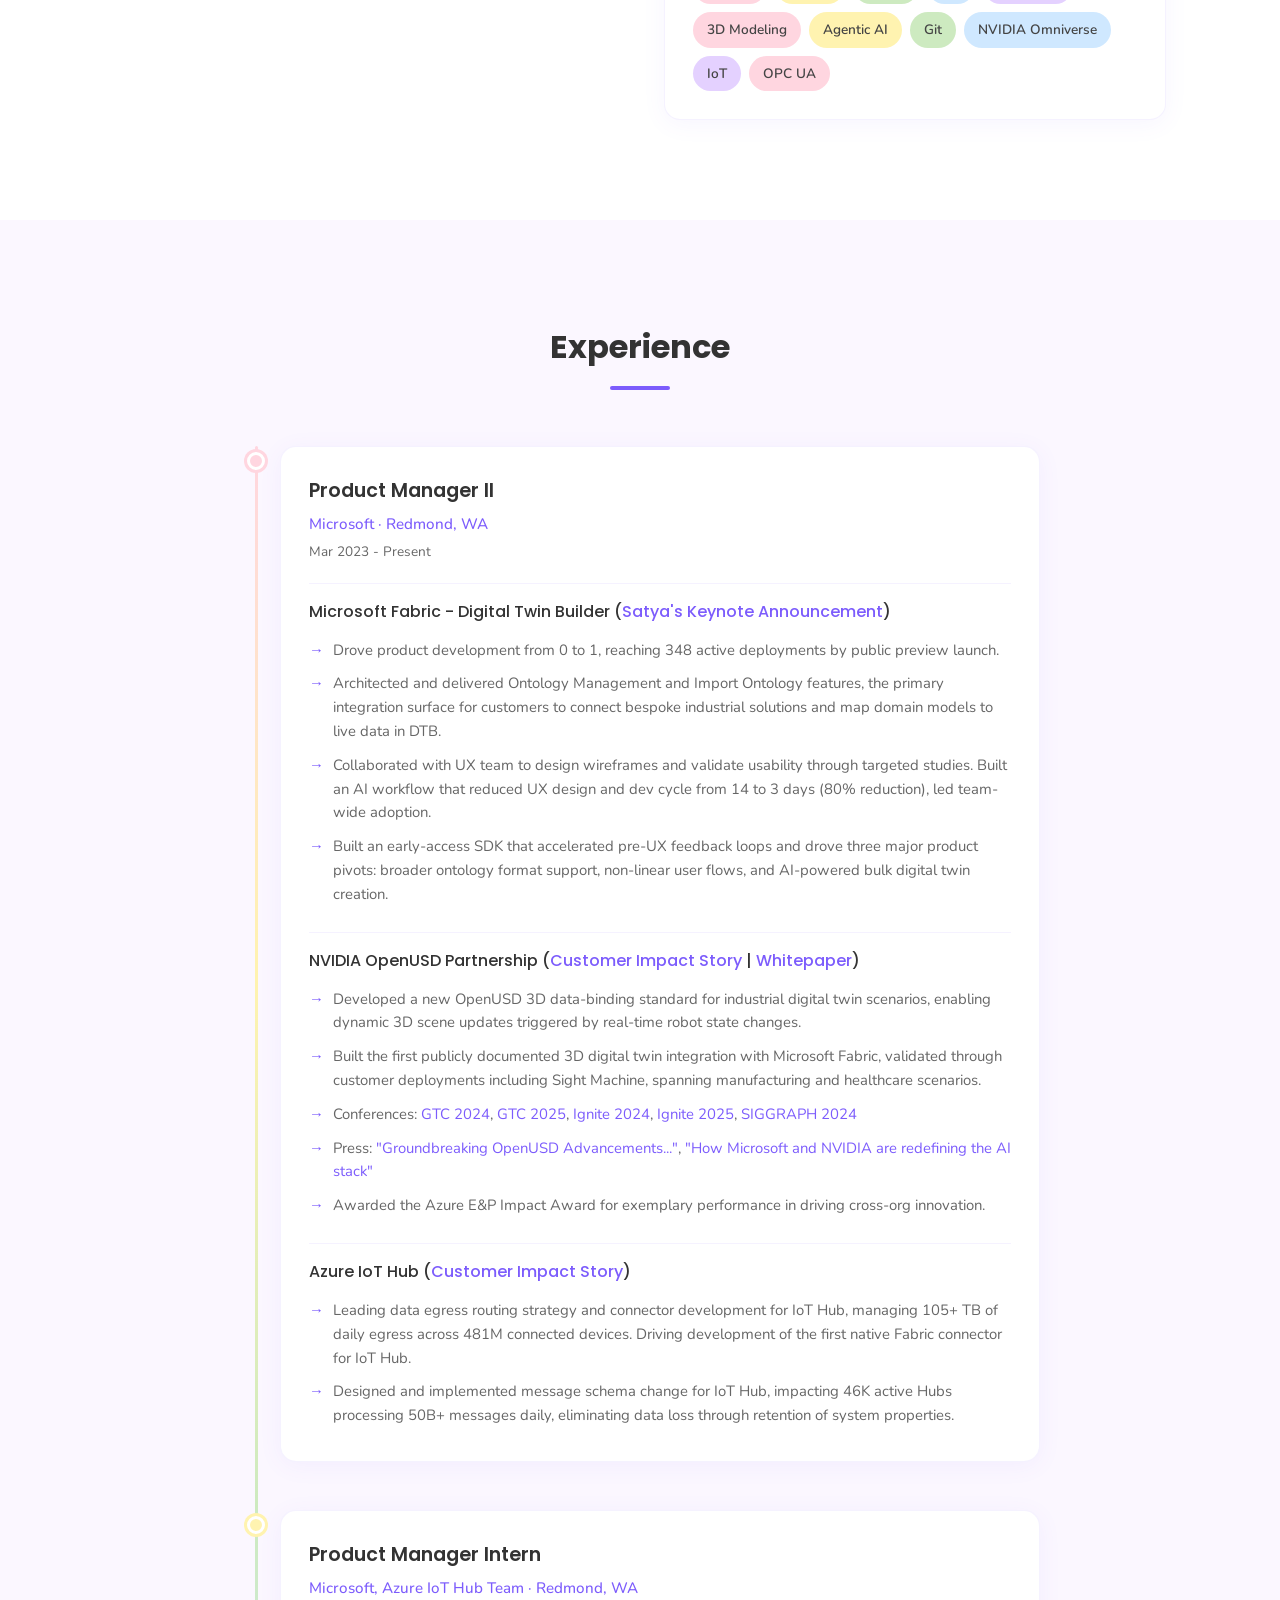
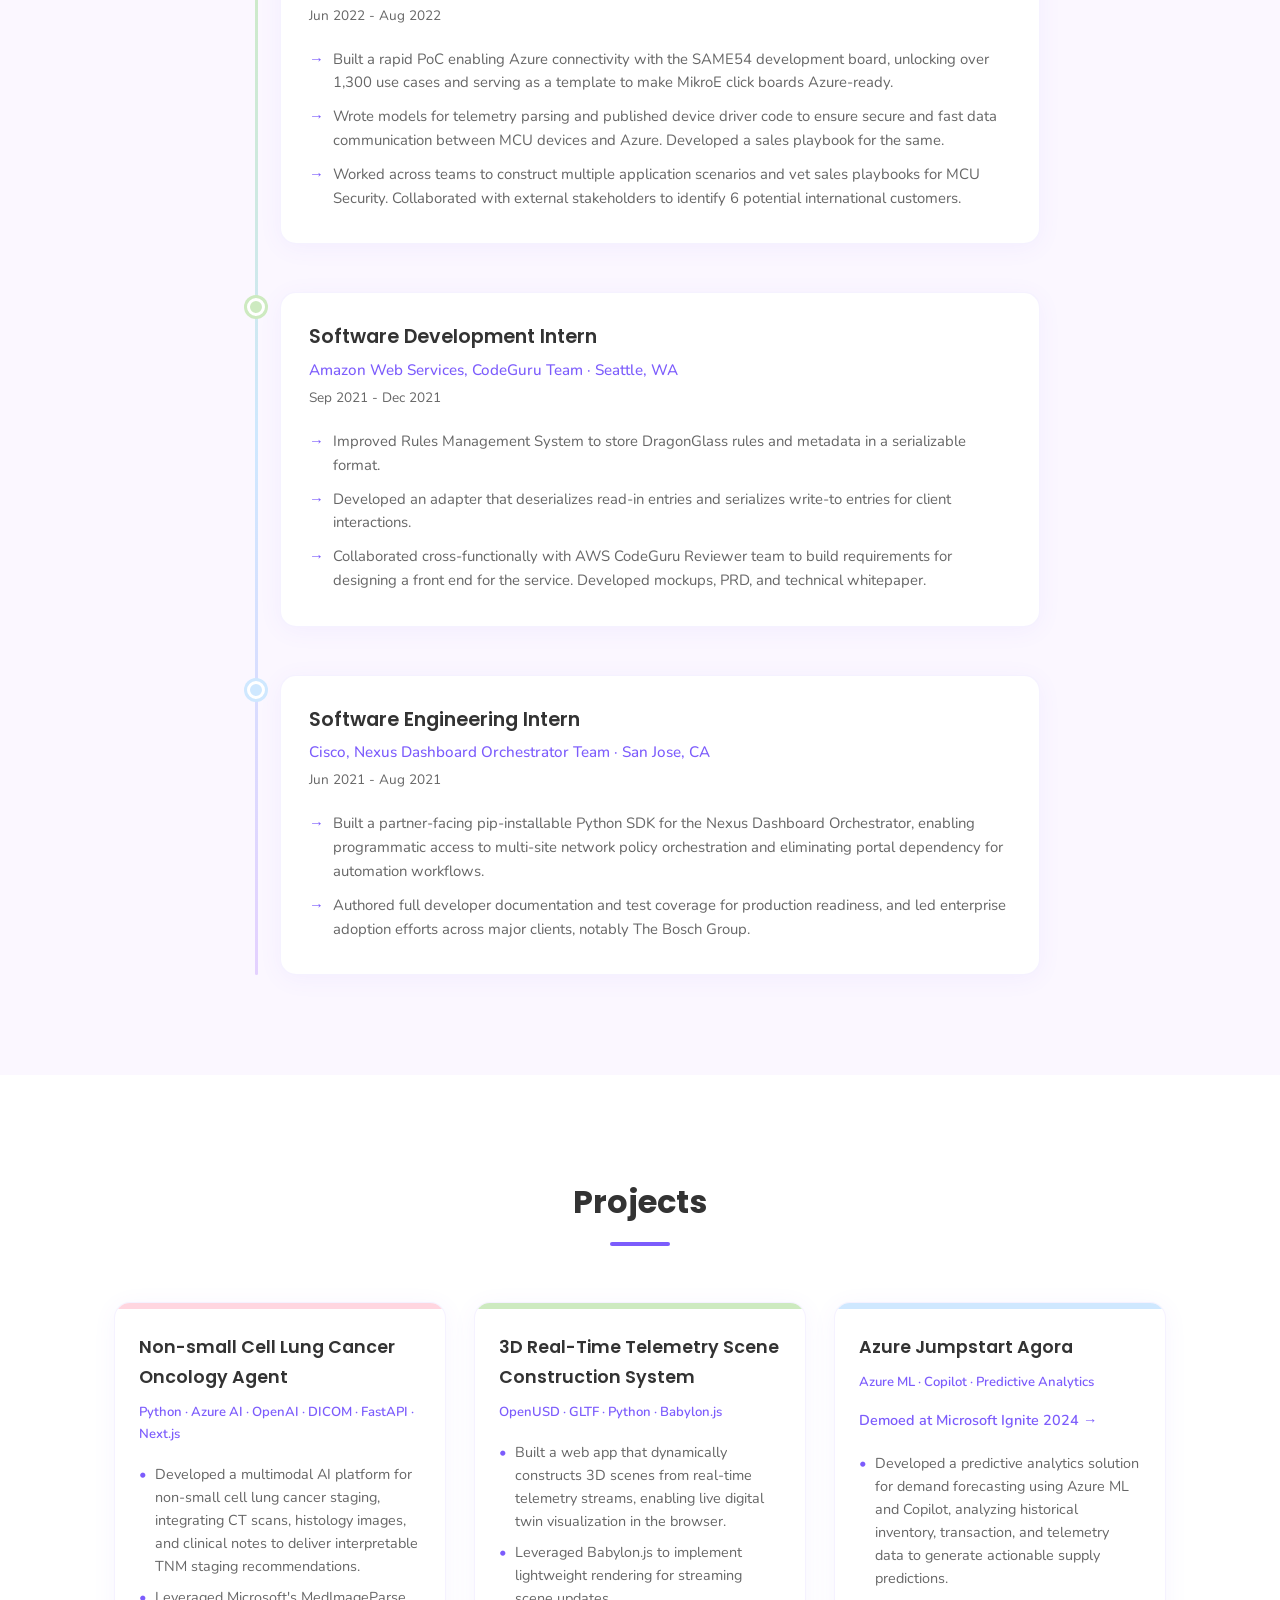
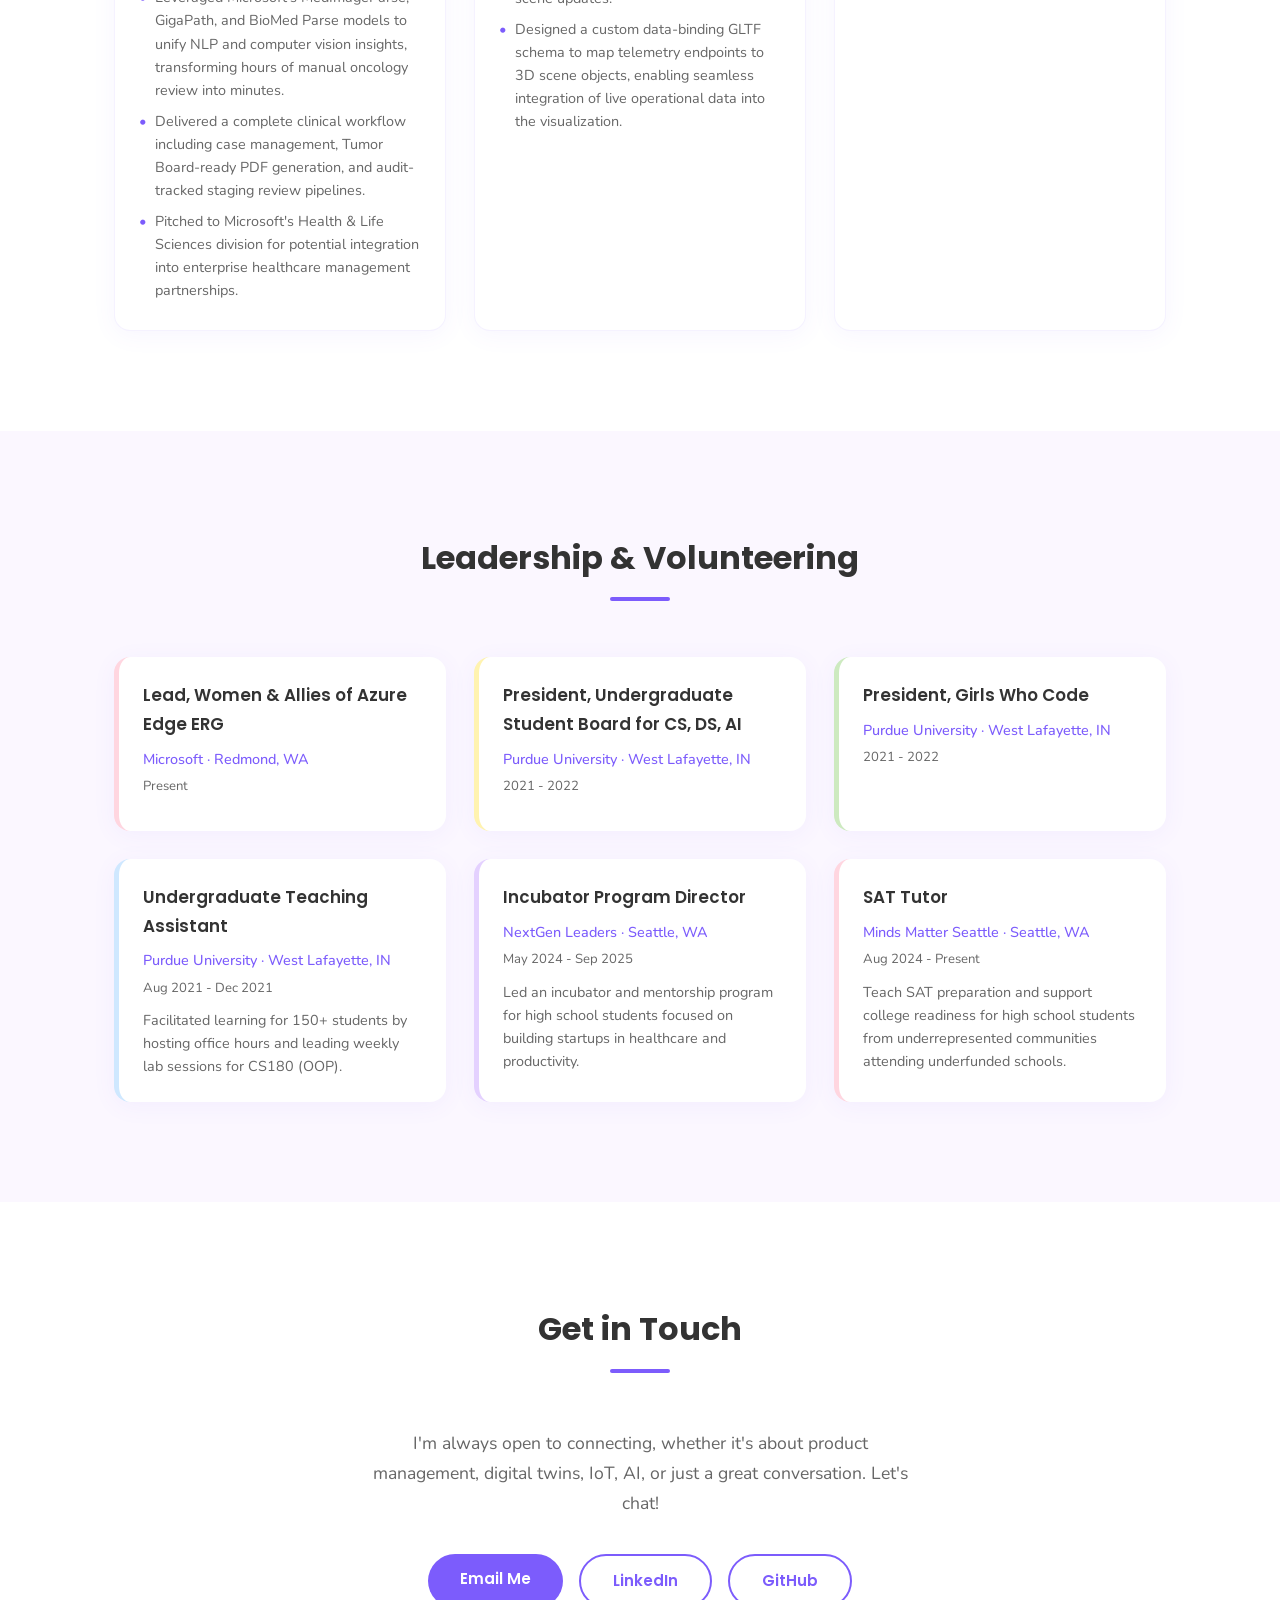
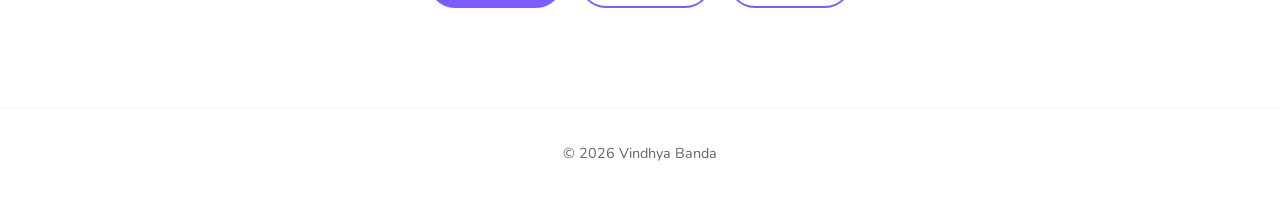
==== commit cd239dc5: "Content edits" ====
--- a/index.html
+++ b/index.html
@@ -34,7 +34,6 @@
         <div class="hero-content">
             <p class="hero-greeting">Hi, I'm</p>
             <h1 class="hero-name">Vindhya Banda</h1>
-            <p class="hero-tagline">"I build before I spec, validate before I scale, and let customers drive what ships."</p>
             <p class="hero-role">Product Manager II at Microsoft</p>
             <div class="hero-socials">
                 <a href="https://www.linkedin.com/in/vindhya-banda/" target="_blank" rel="noopener noreferrer" aria-label="LinkedIn">
@@ -56,7 +55,7 @@
             <h2 class="section-title">About Me</h2>
             <div class="about-grid">
                 <div class="about-text fade-in">
-                    <p>I'm a Product Manager at Microsoft with a passion for building products at the intersection of digital twins, IoT, AI, and industrial innovation. I currently lead product development for Microsoft Fabric's Digital Twin Builder — taking it from 0→1 to 348 active deployments at public preview — and drive Microsoft's OpenUSD partnership with NVIDIA, bringing real-time 3D visualization to industrial digital twin scenarios.</p>
+                    <p>I'm a Product Manager at Microsoft with a passion for building products at the intersection of digital twins, IoT, AI, and industrial innovation. I currently lead product development for Microsoft Fabric's Digital Twin Builder, taking it from 0 to 1 to 348 active deployments at public preview, and drive Microsoft's OpenUSD partnership with NVIDIA, bringing real-time 3D visualization to industrial digital twin scenarios.</p>
                     <p>My work spans managing 105+ TB of daily data egress across 481M connected IoT devices, designing cross-org integrations, and delivering features that impact billions of daily messages. I hold a BS in Computer Science from Purdue University and thrive on turning complex technical challenges into intuitive, customer-driven products at scale.</p>
                 </div>
                 <div class="about-cards">
@@ -113,14 +112,14 @@
                         <div class="timeline-header">
                             <h3>Product Manager II</h3>
                             <span class="timeline-company">Microsoft · Redmond, WA</span>
-                            <span class="timeline-date">Mar 2023 – Present</span>
+                            <span class="timeline-date">Mar 2023 - Present</span>
                         </div>
 
                         <div class="experience-sub-block">
-                            <h4>Microsoft Fabric – Digital Twin Builder
+                            <h4>Microsoft Fabric - Digital Twin Builder
                                 (<a href="https://www.youtube.com/watch?v=ceV3RsG946s?t=1h34m17s" target="_blank" rel="noopener noreferrer">Satya's Keynote Announcement</a>)</h4>
                             <ul>
-                                <li><span class="arrow">→</span> Drove product development from 0→1, reaching 348 active deployments by public preview launch.</li>
+                                <li><span class="arrow">→</span> Drove product development from 0 to 1, reaching 348 active deployments by public preview launch.</li>
                                 <li><span class="arrow">→</span> Architected and delivered Ontology Management and Import Ontology features, the primary integration surface for customers to connect bespoke industrial solutions and map domain models to live data in DTB.</li>
                                 <li><span class="arrow">→</span> Collaborated with UX team to design wireframes and validate usability through targeted studies. Built an AI workflow that reduced UX design and dev cycle from 14 to 3 days (80% reduction), led team-wide adoption.</li>
                                 <li><span class="arrow">→</span> Built an early-access SDK that accelerated pre-UX feedback loops and drove three major product pivots: broader ontology format support, non-linear user flows, and AI-powered bulk digital twin creation.</li>
@@ -139,9 +138,11 @@
                                     <a href="https://www.nvidia.com/en-us/on-demand/session/gtc25-dlit71322/" target="_blank" rel="noopener noreferrer">GTC 2025</a>,
                                     <a href="https://ignite.microsoft.com/en-US/sessions/LABSP601" target="_blank" rel="noopener noreferrer">Ignite 2024</a>,
                                     <a href="https://www.nvidia.com/en-us/events/microsoft-ignite" target="_blank" rel="noopener noreferrer">Ignite 2025</a>,
-                                    <a href="https://www.nvidia.com/en-us/on-demand/session/siggraph2024-sigg2404/" target="_blank" rel="noopener noreferrer">SIGGRAPH 2024</a>;
-                                    Press: <a href="https://blogs.nvidia.com/blog/openusd-advancements-gtc-developers/" target="_blank" rel="noopener noreferrer">"Groundbreaking OpenUSD Advancements..."</a>,
-                                    <a href="https://venturebeat.com/infrastructure/inside-microsoft-ignite-how-microsoft-and-nvidia-are-redefining-the-ai-stack" target="_blank" rel="noopener noreferrer">"How Microsoft and NVIDIA are redefining the AI stack"</a>.
+                                    <a href="https://www.nvidia.com/en-us/on-demand/session/siggraph2024-sigg2404/" target="_blank" rel="noopener noreferrer">SIGGRAPH 2024</a>
+                                </li>
+                                <li><span class="arrow">→</span> Press:
+                                    <a href="https://blogs.nvidia.com/blog/openusd-advancements-gtc-developers/" target="_blank" rel="noopener noreferrer">"Groundbreaking OpenUSD Advancements..."</a>,
+                                    <a href="https://venturebeat.com/infrastructure/inside-microsoft-ignite-how-microsoft-and-nvidia-are-redefining-the-ai-stack" target="_blank" rel="noopener noreferrer">"How Microsoft and NVIDIA are redefining the AI stack"</a>
                                 </li>
                                 <li><span class="arrow">→</span> Awarded the Azure E&amp;P Impact Award for exemplary performance in driving cross-org innovation.</li>
                             </ul>
@@ -165,7 +166,7 @@
                         <div class="timeline-header">
                             <h3>Product Manager Intern</h3>
                             <span class="timeline-company">Microsoft, Azure IoT Hub Team · Redmond, WA</span>
-                            <span class="timeline-date">Jun 2022 – Aug 2022</span>
+                            <span class="timeline-date">Jun 2022 - Aug 2022</span>
                         </div>
                         <ul>
                             <li><span class="arrow">→</span> Built a rapid PoC enabling Azure connectivity with the SAME54 development board, unlocking over 1,300 use cases and serving as a template to make MikroE click boards Azure-ready.</li>
@@ -182,7 +183,7 @@
                         <div class="timeline-header">
                             <h3>Software Development Intern</h3>
                             <span class="timeline-company">Amazon Web Services, CodeGuru Team · Seattle, WA</span>
-                            <span class="timeline-date">Sep 2021 – Dec 2021</span>
+                            <span class="timeline-date">Sep 2021 - Dec 2021</span>
                         </div>
                         <ul>
                             <li><span class="arrow">→</span> Improved Rules Management System to store DragonGlass rules and metadata in a serializable format.</li>
@@ -199,7 +200,7 @@
                         <div class="timeline-header">
                             <h3>Software Engineering Intern</h3>
                             <span class="timeline-company">Cisco, Nexus Dashboard Orchestrator Team · San Jose, CA</span>
-                            <span class="timeline-date">Jun 2021 – Aug 2021</span>
+                            <span class="timeline-date">Jun 2021 - Aug 2021</span>
                         </div>
                         <ul>
                             <li><span class="arrow">→</span> Built a partner-facing pip-installable Python SDK for the Nexus Dashboard Orchestrator, enabling programmatic access to multi-site network policy orchestration and eliminating portal dependency for automation workflows.</li>
@@ -224,7 +225,7 @@
                         <ul>
                             <li>Developed a multimodal AI platform for non-small cell lung cancer staging, integrating CT scans, histology images, and clinical notes to deliver interpretable TNM staging recommendations.</li>
                             <li>Leveraged Microsoft's MedImageParse, GigaPath, and BioMed Parse models to unify NLP and computer vision insights, transforming hours of manual oncology review into minutes.</li>
-                            <li>Delivered a complete clinical workflow including case management, Tumor Board–ready PDF generation, and audit-tracked staging review pipelines.</li>
+                            <li>Delivered a complete clinical workflow including case management, Tumor Board-ready PDF generation, and audit-tracked staging review pipelines.</li>
                             <li>Pitched to Microsoft's Health &amp; Life Sciences division for potential integration into enterprise healthcare management partnerships.</li>
                         </ul>
                     </div>
@@ -274,33 +275,33 @@
                 <div class="leadership-card fade-in" style="--card-border: #FFF3B0;">
                     <h3>President, Undergraduate Student Board for CS, DS, AI</h3>
                     <span class="leadership-org">Purdue University · West Lafayette, IN</span>
-                    <span class="leadership-date">2021 – 2022</span>
+                    <span class="leadership-date">2021 - 2022</span>
                 </div>
 
                 <div class="leadership-card fade-in" style="--card-border: #CDEAC0;">
                     <h3>President, Girls Who Code</h3>
                     <span class="leadership-org">Purdue University · West Lafayette, IN</span>
-                    <span class="leadership-date">2021 – 2022</span>
+                    <span class="leadership-date">2021 - 2022</span>
                 </div>
 
                 <div class="leadership-card fade-in" style="--card-border: #CFE8FF;">
                     <h3>Undergraduate Teaching Assistant</h3>
                     <span class="leadership-org">Purdue University · West Lafayette, IN</span>
-                    <span class="leadership-date">Aug 2021 – Dec 2021</span>
+                    <span class="leadership-date">Aug 2021 - Dec 2021</span>
                     <p>Facilitated learning for 150+ students by hosting office hours and leading weekly lab sessions for CS180 (OOP).</p>
                 </div>
 
                 <div class="leadership-card fade-in" style="--card-border: #E4D1FF;">
                     <h3>Incubator Program Director</h3>
                     <span class="leadership-org"><a href="https://www.nextgenleaders.io/" target="_blank" rel="noopener noreferrer">NextGen Leaders</a> · Seattle, WA</span>
-                    <span class="leadership-date">May 2024 – Sep 2025</span>
+                    <span class="leadership-date">May 2024 - Sep 2025</span>
                     <p>Led an incubator and mentorship program for high school students focused on building startups in healthcare and productivity.</p>
                 </div>
 
                 <div class="leadership-card fade-in" style="--card-border: #FFD6E0;">
                     <h3>SAT Tutor</h3>
                     <span class="leadership-org"><a href="https://mindsmatterseattle.org/" target="_blank" rel="noopener noreferrer">Minds Matter Seattle</a> · Seattle, WA</span>
-                    <span class="leadership-date">Aug 2024 – Present</span>
+                    <span class="leadership-date">Aug 2024 - Present</span>
                     <p>Teach SAT preparation and support college readiness for high school students from underrepresented communities attending underfunded schools.</p>
                 </div>
             </div>
@@ -311,7 +312,7 @@
     <section class="section contact" id="contact">
         <div class="container">
             <h2 class="section-title">Get in Touch</h2>
-            <p class="contact-text">I'm always open to connecting — whether it's about product management, digital twins, IoT, AI, or just a great conversation. Let's chat!</p>
+            <p class="contact-text">I'm always open to connecting, whether it's about product management, digital twins, IoT, AI, or just a great conversation. Let's chat!</p>
             <div class="contact-buttons">
                 <a href="mailto:vindhyabanda9@gmail.com" class="btn btn-filled">Email Me</a>
                 <a href="https://www.linkedin.com/in/vindhya-banda/" target="_blank" rel="noopener noreferrer" class="btn btn-outlined">LinkedIn</a>
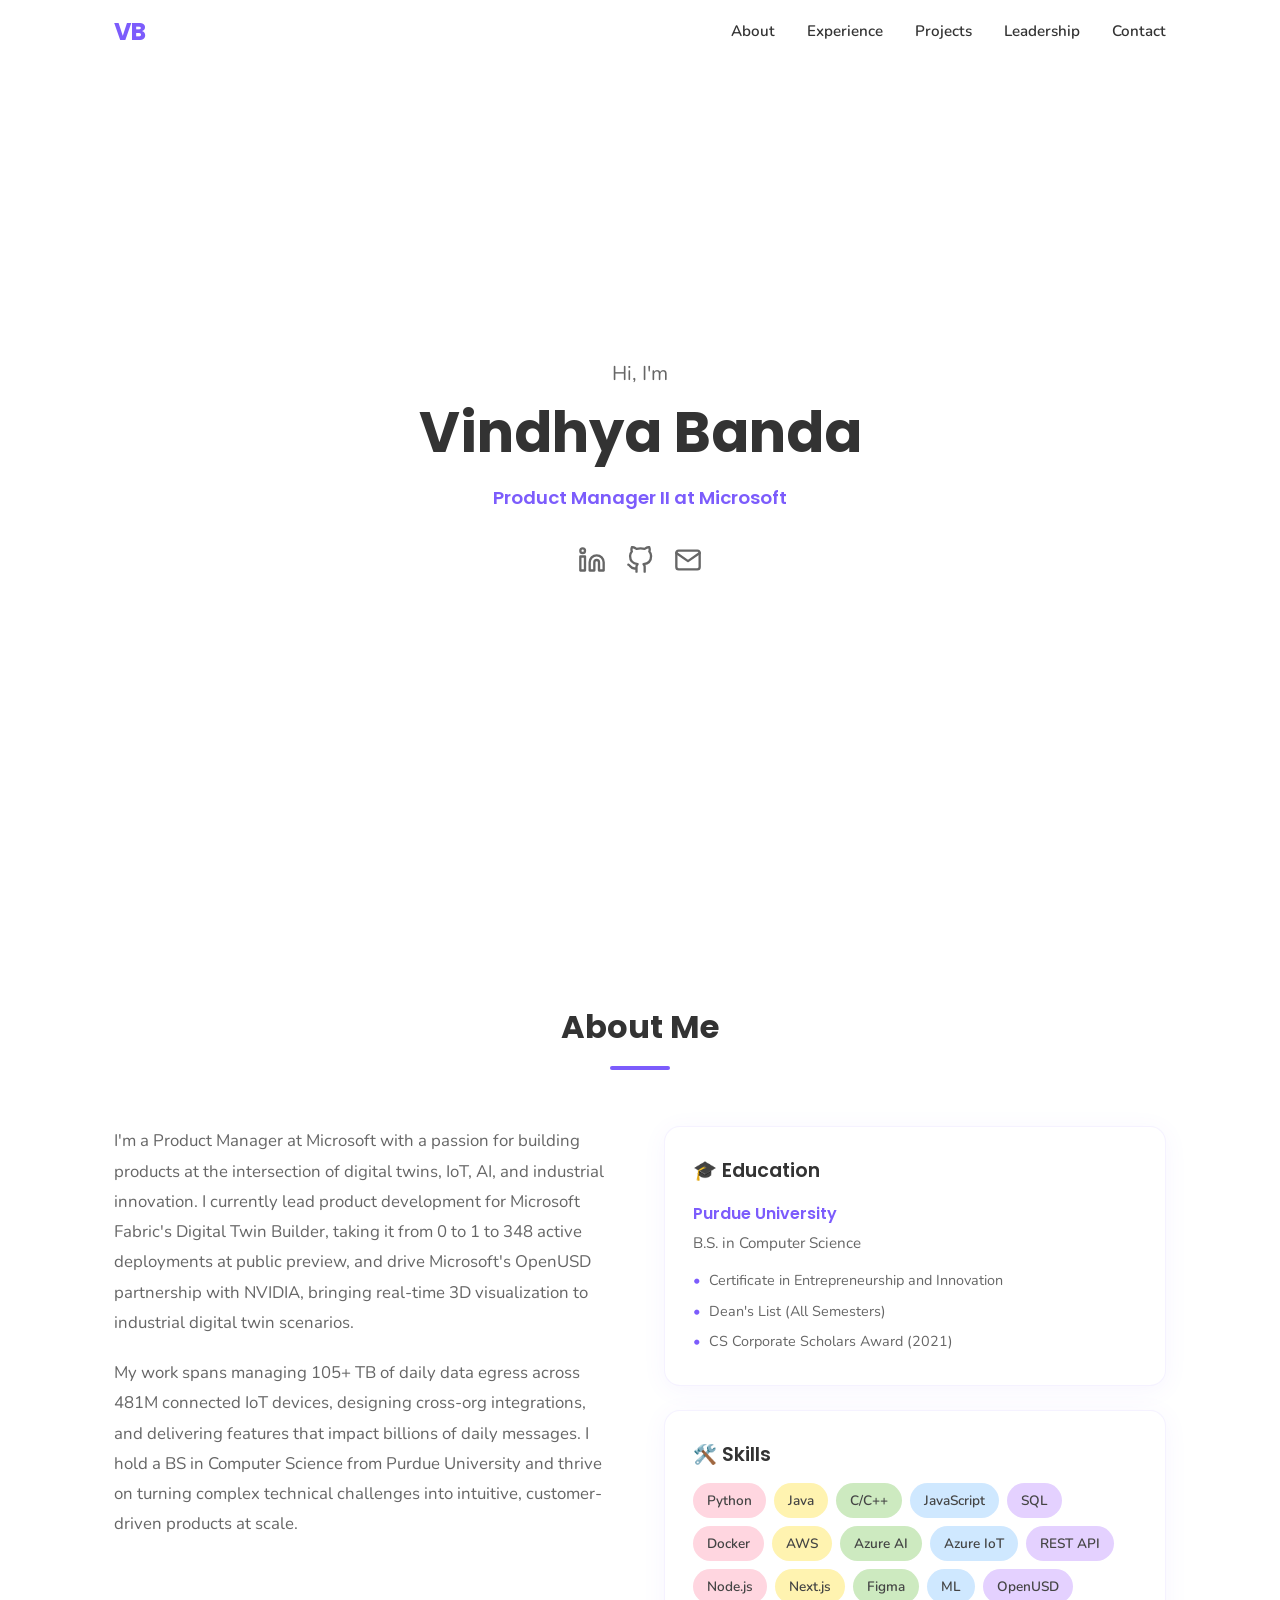
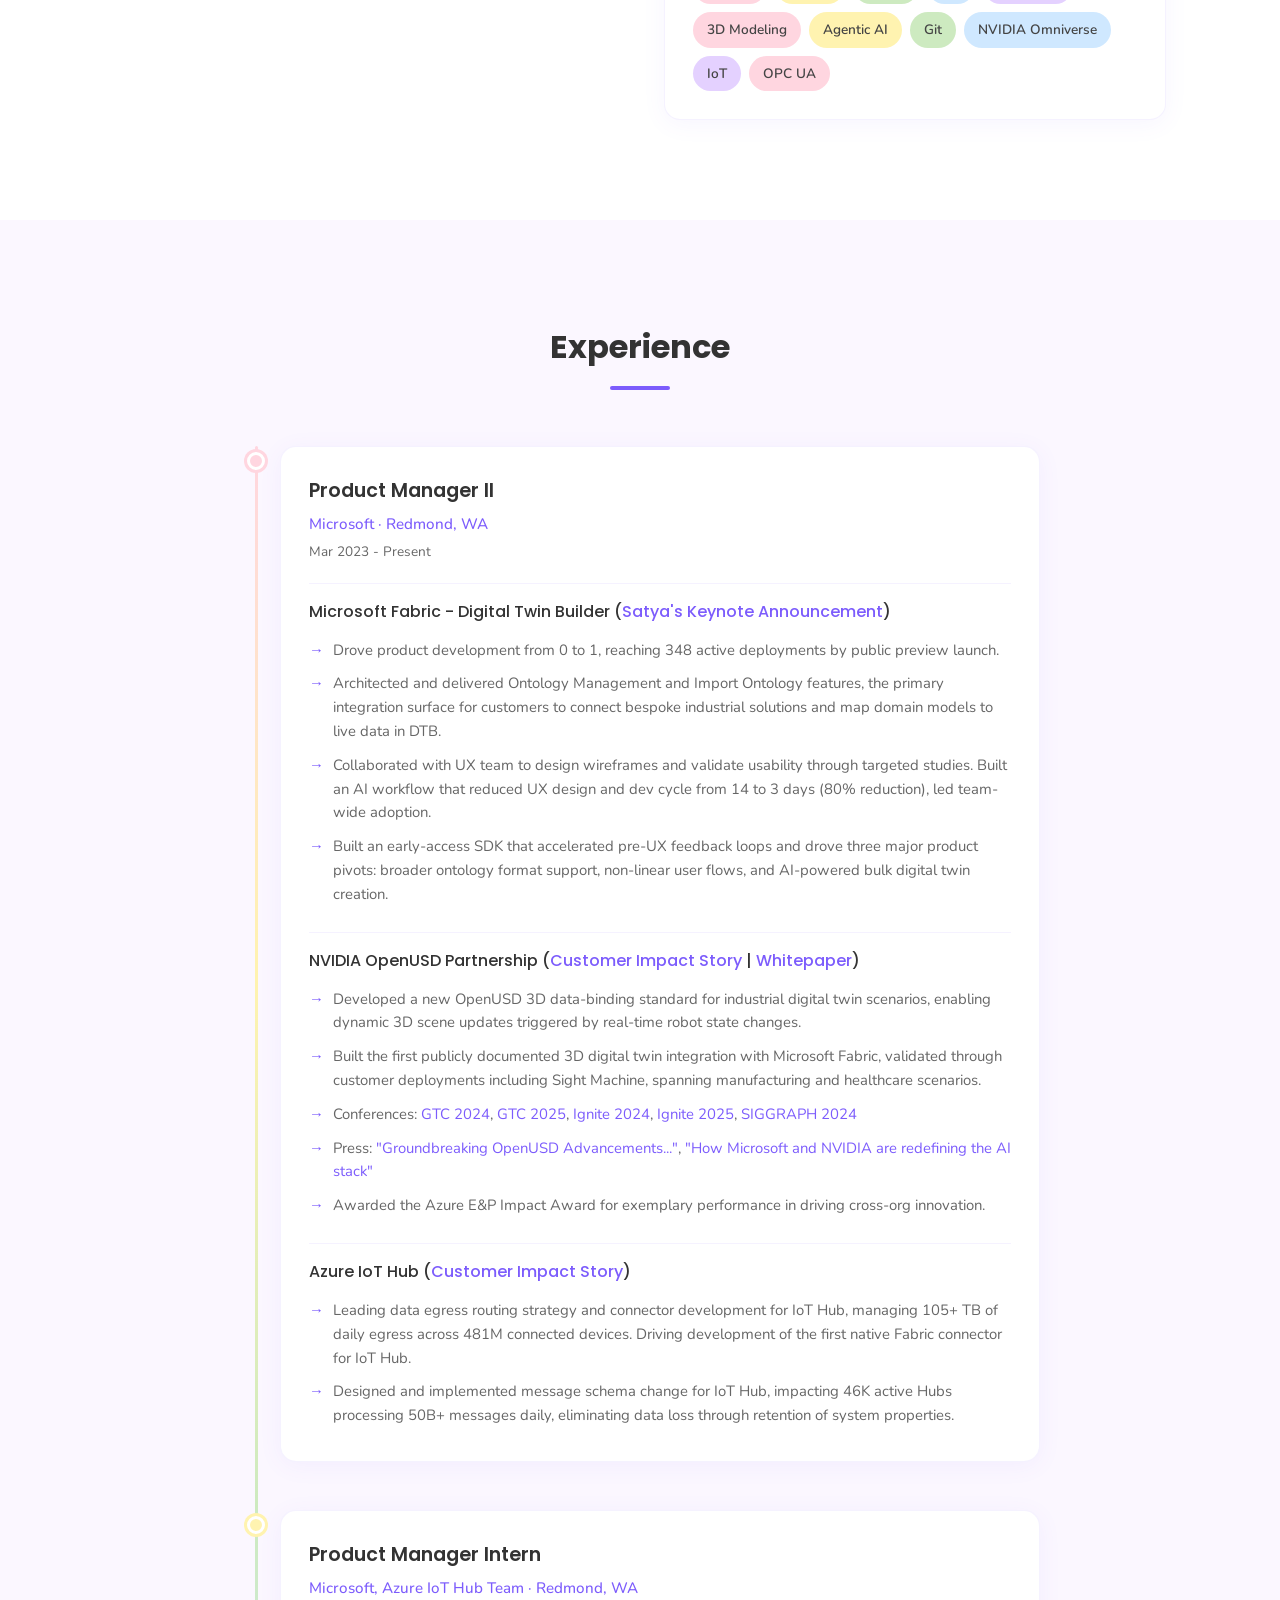
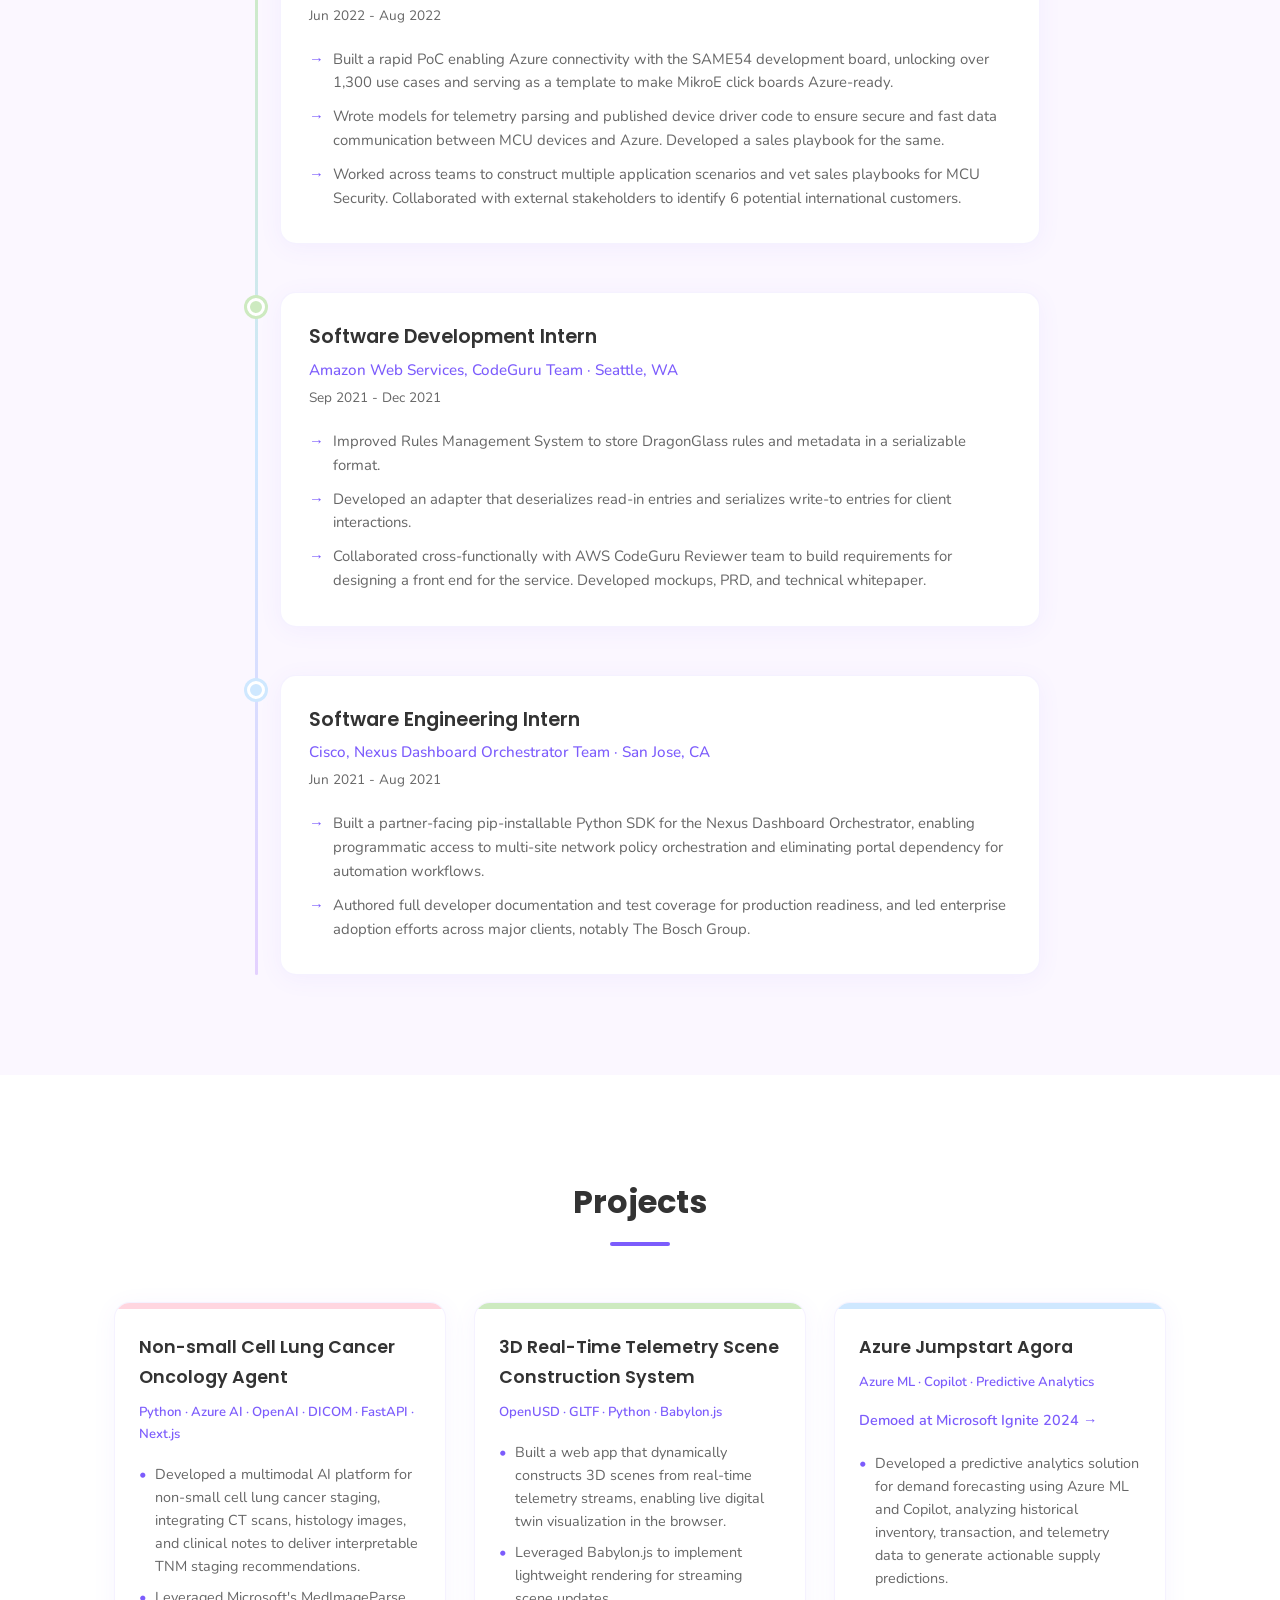
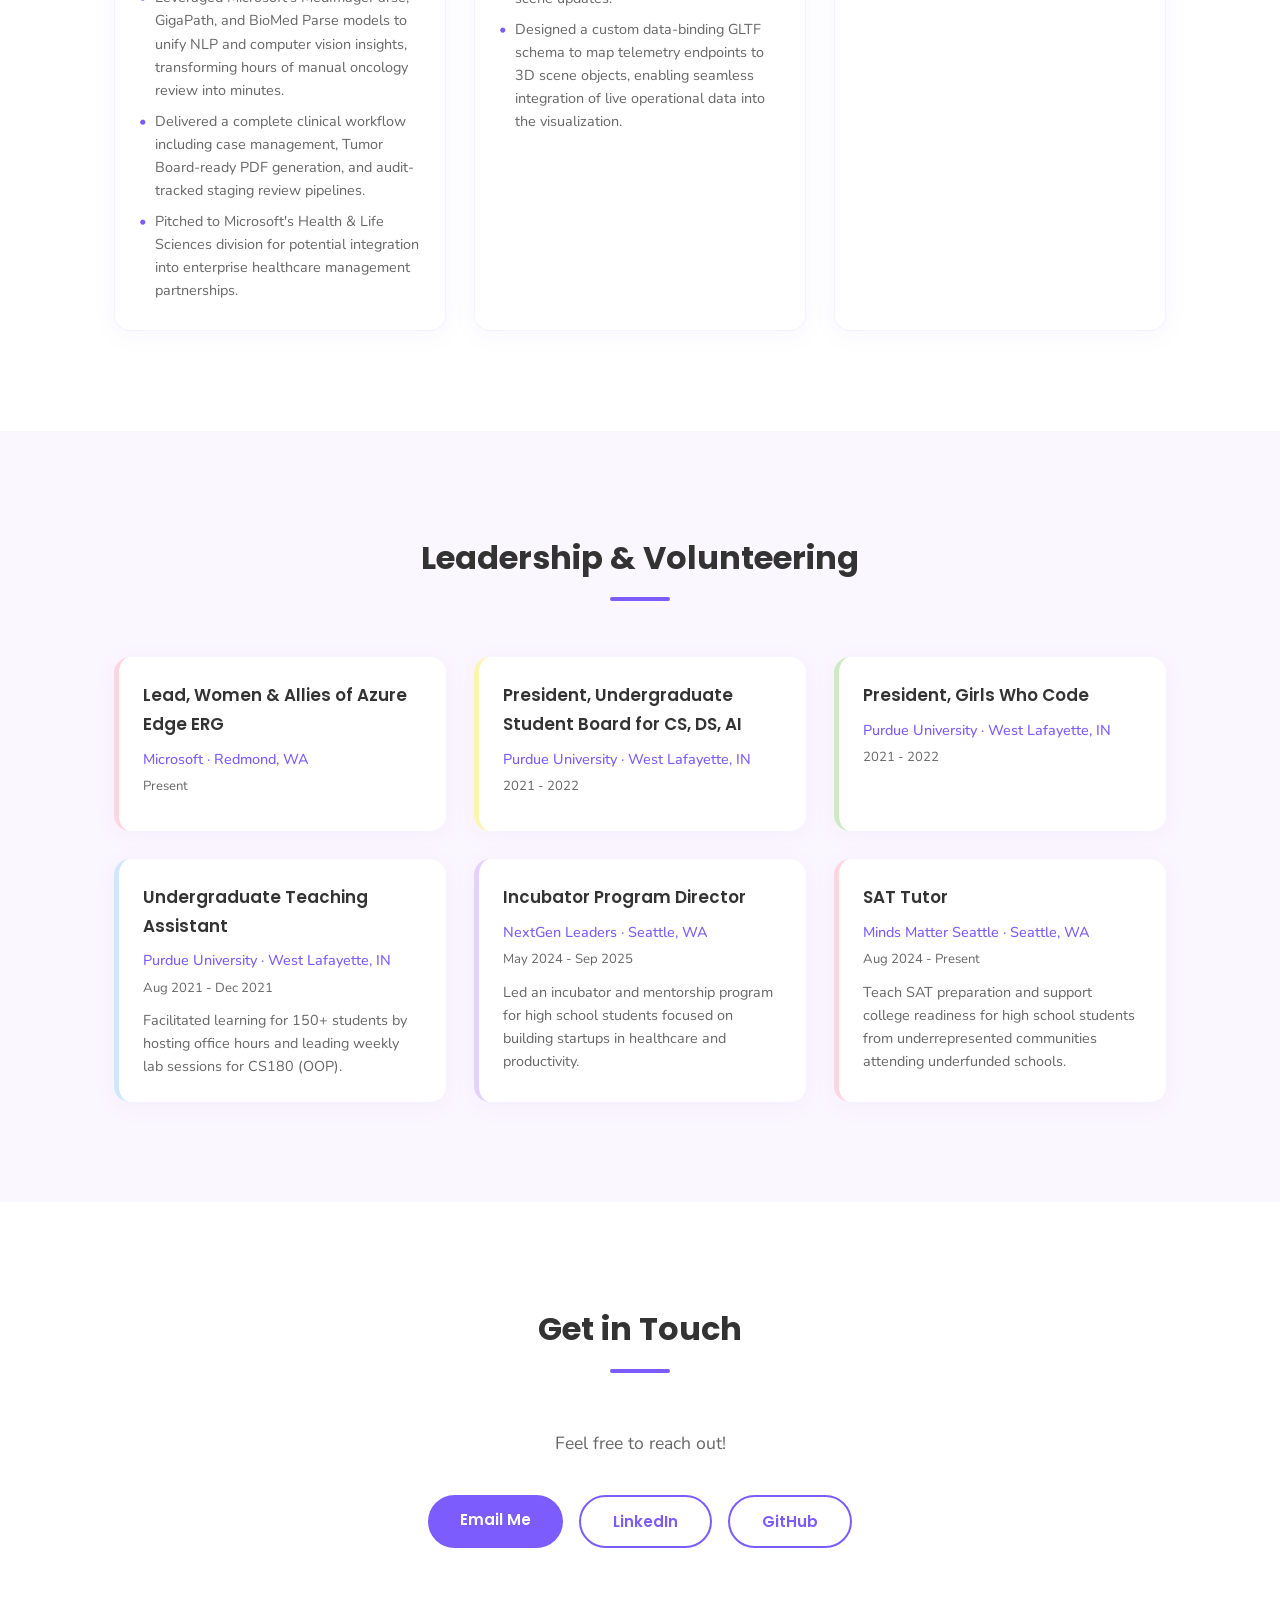
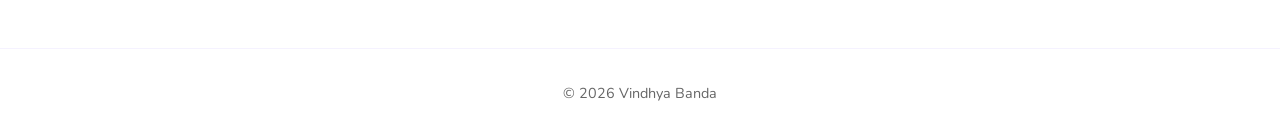
==== commit 4d85cd2b: "Content edits" ====
--- a/index.html
+++ b/index.html
@@ -312,7 +312,7 @@
     <section class="section contact" id="contact">
         <div class="container">
             <h2 class="section-title">Get in Touch</h2>
-            <p class="contact-text">I'm always open to connecting, whether it's about product management, digital twins, IoT, AI, or just a great conversation. Let's chat!</p>
+            <p class="contact-text">Feel free to reach out!</p>
             <div class="contact-buttons">
                 <a href="mailto:vindhyabanda9@gmail.com" class="btn btn-filled">Email Me</a>
                 <a href="https://www.linkedin.com/in/vindhya-banda/" target="_blank" rel="noopener noreferrer" class="btn btn-outlined">LinkedIn</a>
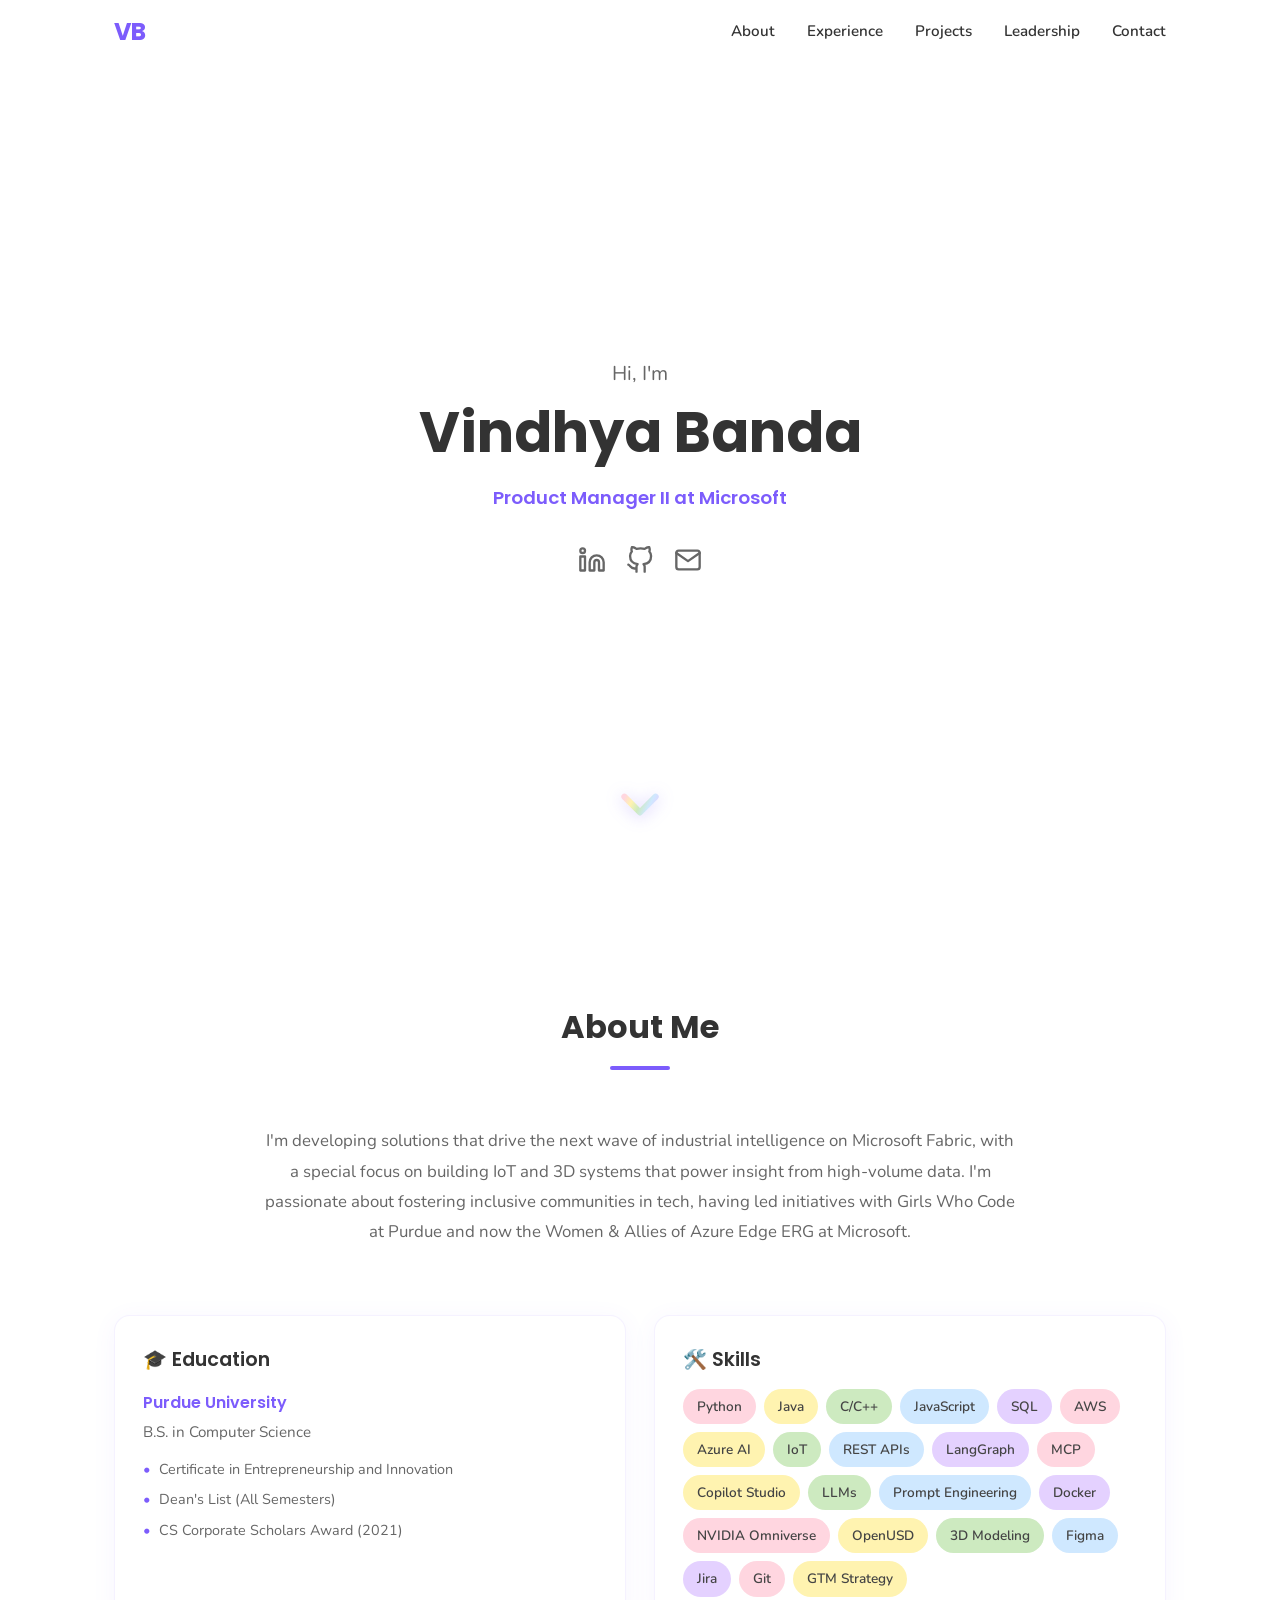
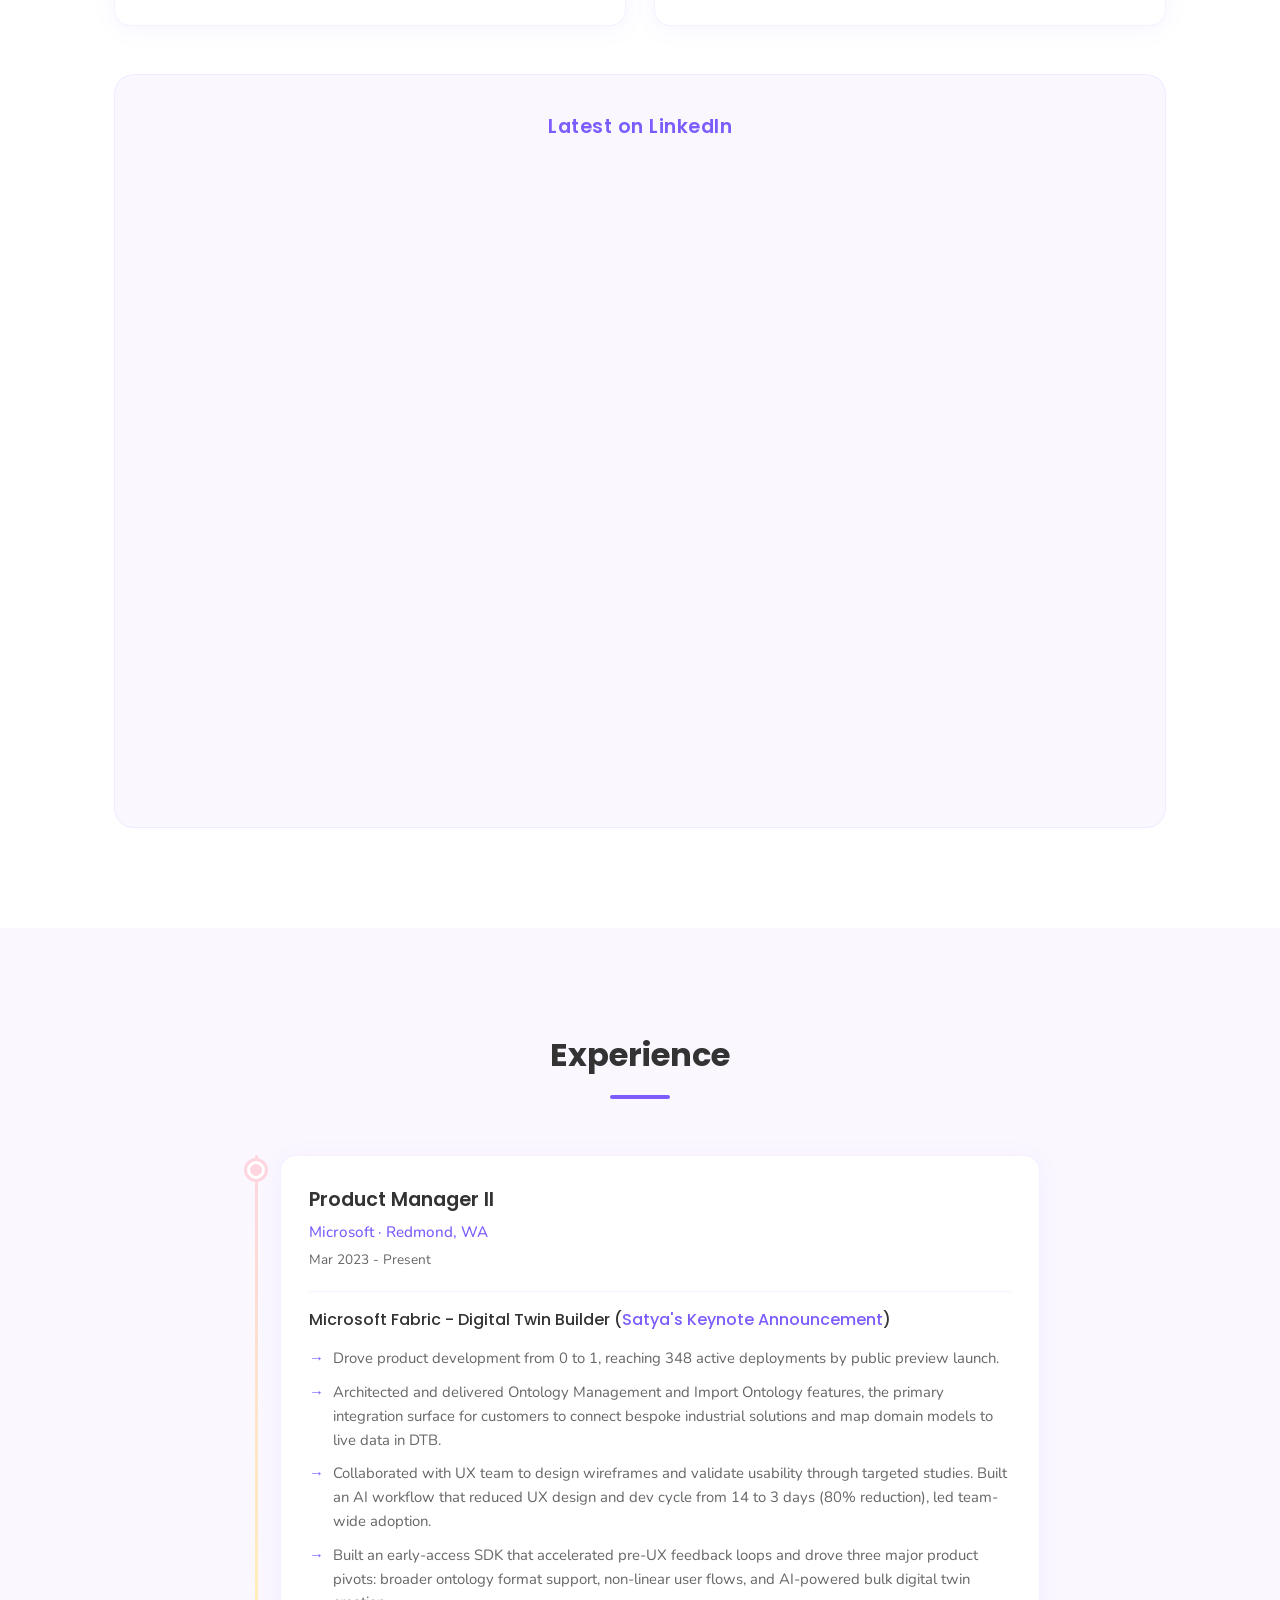
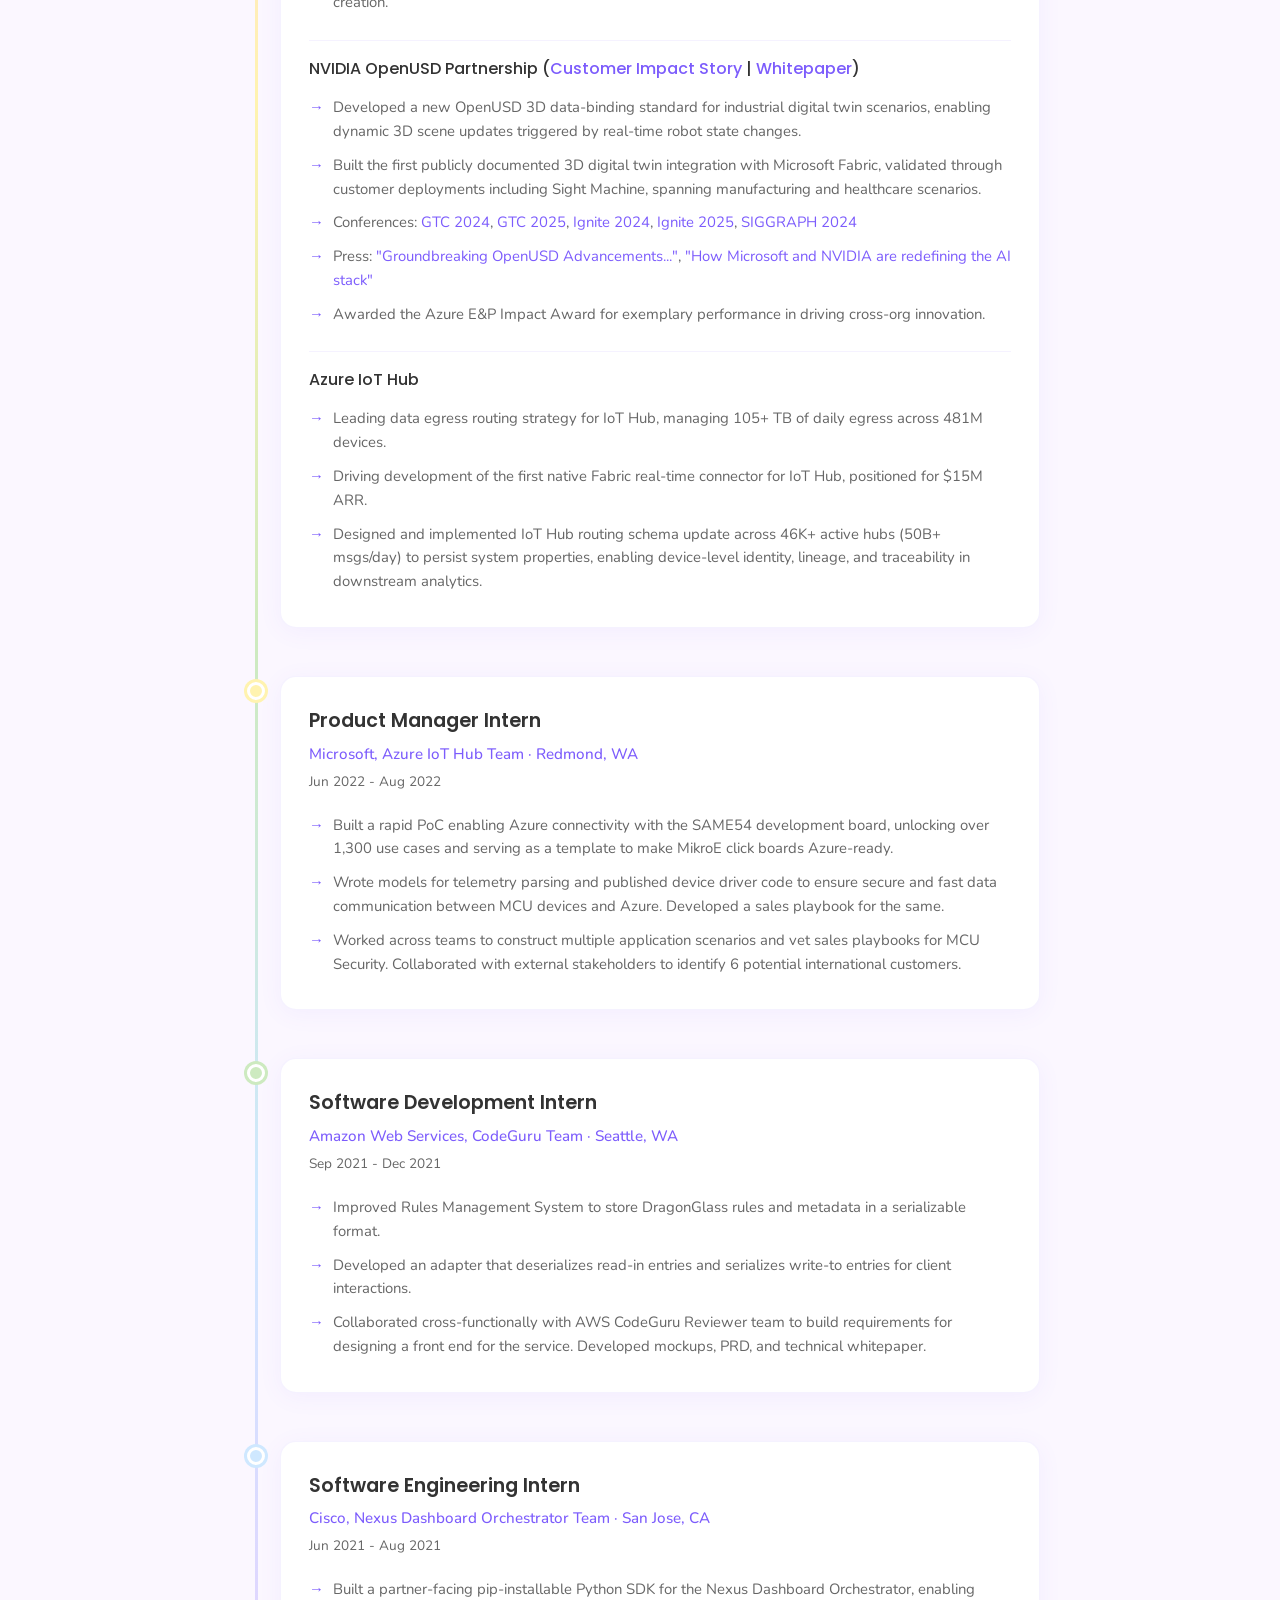
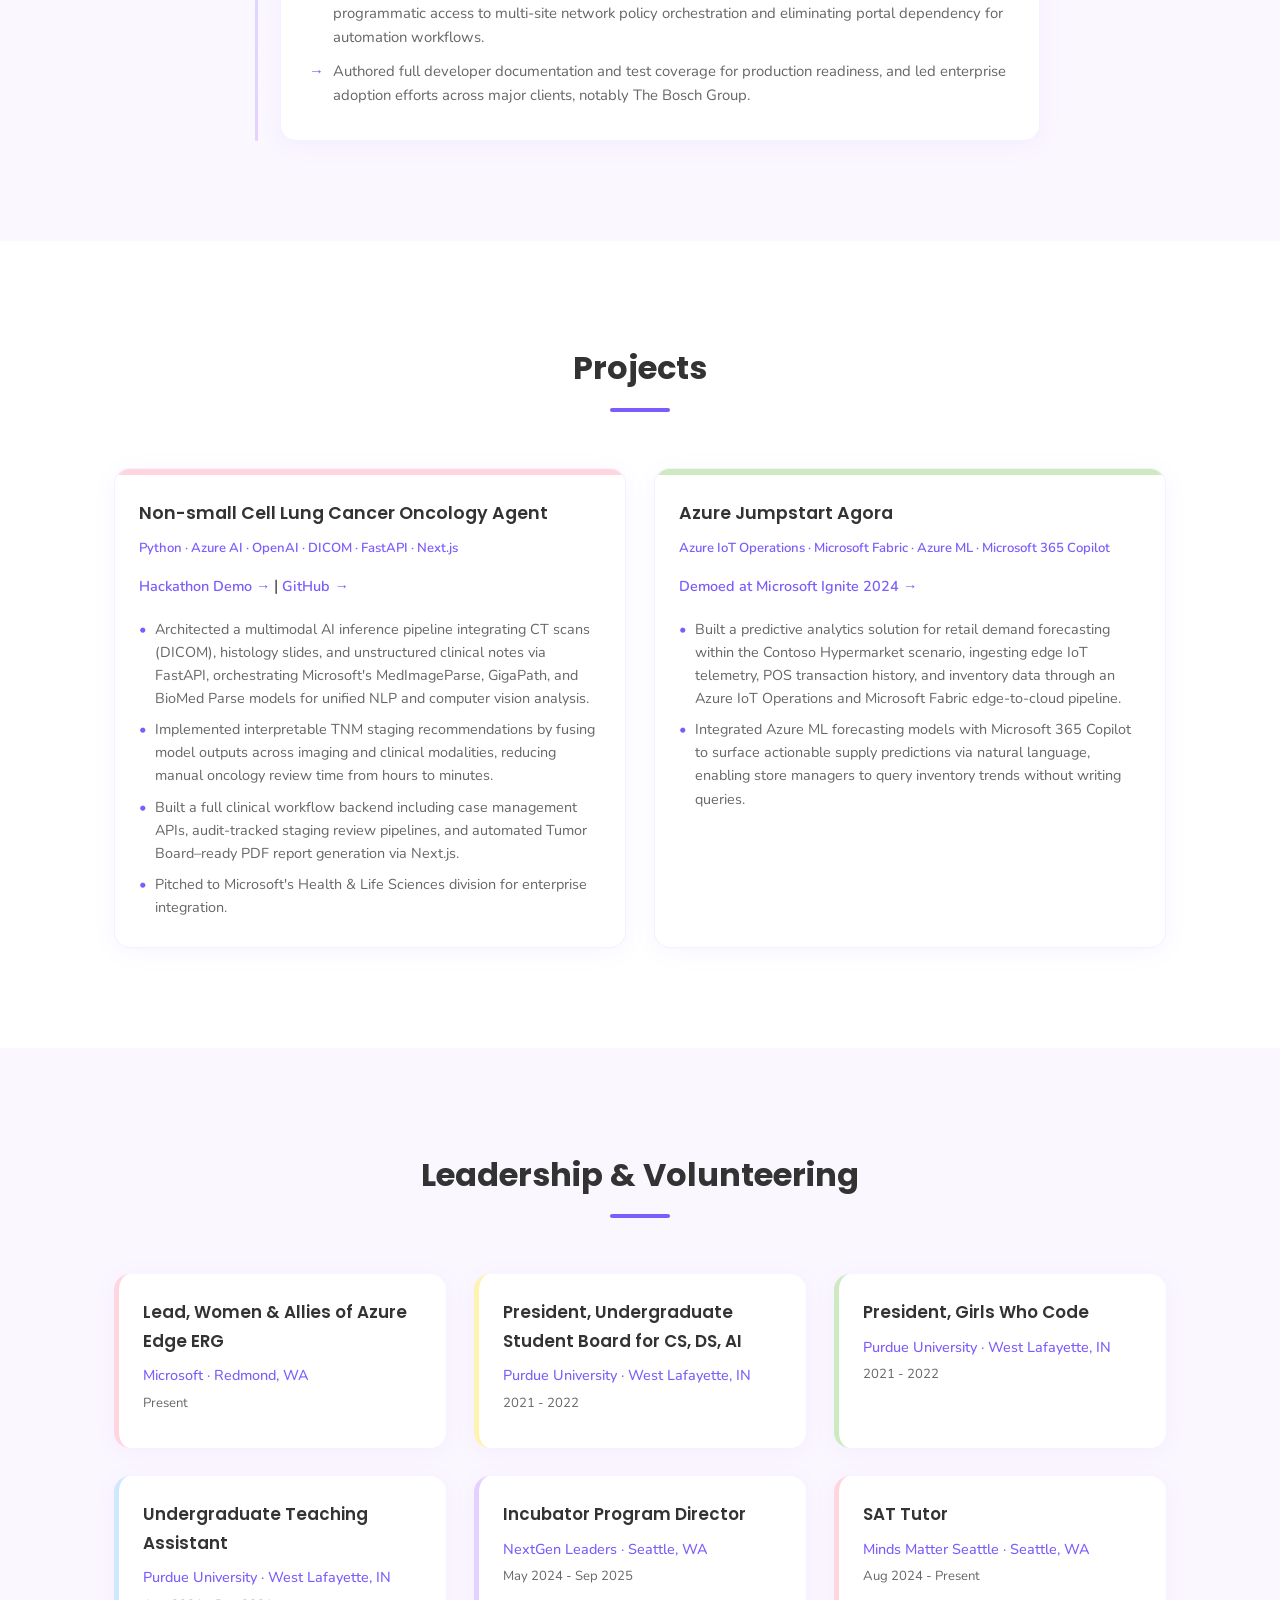
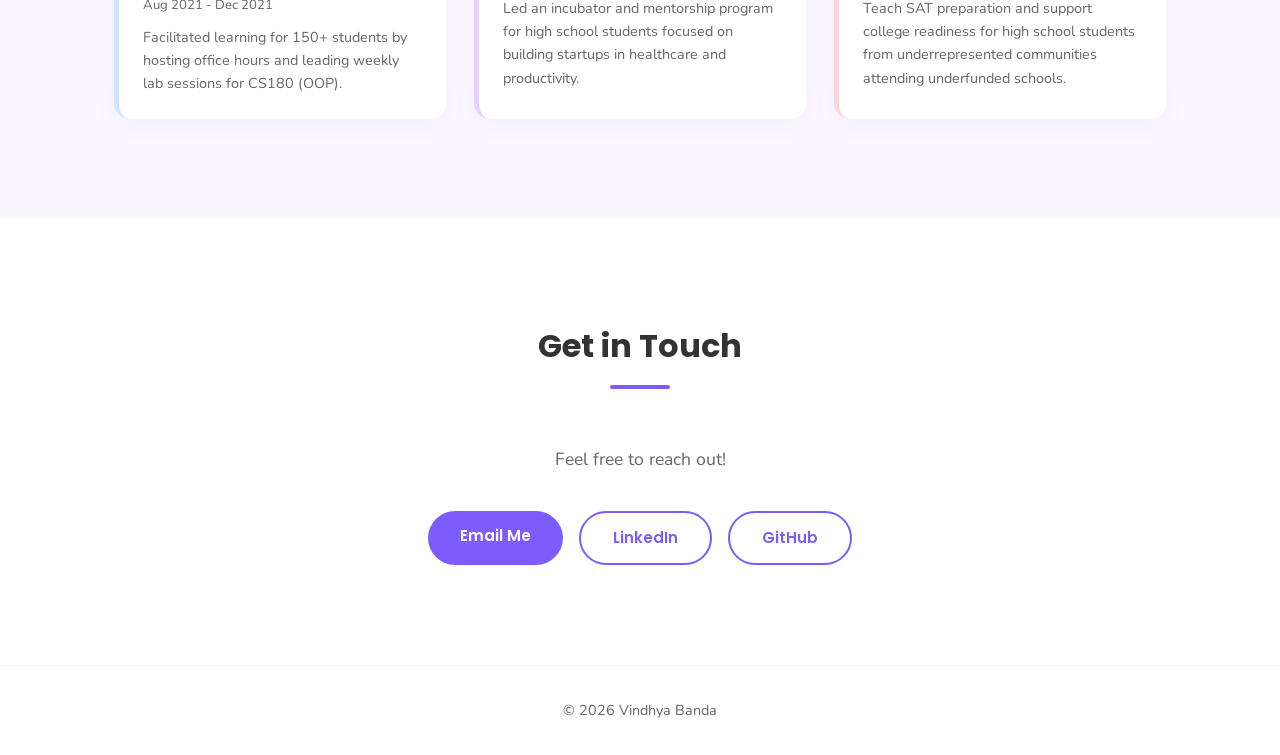
==== commit 6ac17a33: "feat: v1 for LinkedIn feed, downward scroll arrow, made content updates" ====
--- a/index.html
+++ b/index.html
@@ -47,6 +47,20 @@
                 </a>
             </div>
         </div>
+        <a href="#about" class="scroll-arrow" aria-label="Scroll down">
+            <svg width="36" height="36" viewBox="0 0 36 36" fill="none" xmlns="http://www.w3.org/2000/svg">
+                <path d="M8 14L18 24L28 14" stroke="url(#pastelGrad)" stroke-width="4" stroke-linecap="round" stroke-linejoin="round"/>
+                <defs>
+                    <linearGradient id="pastelGrad" x1="8" y1="14" x2="28" y2="24" gradientUnits="userSpaceOnUse">
+                        <stop offset="0%" stop-color="#FFD6E0"/>
+                        <stop offset="25%" stop-color="#FFF3B0"/>
+                        <stop offset="50%" stop-color="#CDEAC0"/>
+                        <stop offset="75%" stop-color="#CFE8FF"/>
+                        <stop offset="100%" stop-color="#E4D1FF"/>
+                    </linearGradient>
+                </defs>
+            </svg>
+        </a>
     </section>
 
     <!-- About Section -->
@@ -55,8 +69,7 @@
             <h2 class="section-title">About Me</h2>
             <div class="about-grid">
                 <div class="about-text fade-in">
-                    <p>I'm a Product Manager at Microsoft with a passion for building products at the intersection of digital twins, IoT, AI, and industrial innovation. I currently lead product development for Microsoft Fabric's Digital Twin Builder, taking it from 0 to 1 to 348 active deployments at public preview, and drive Microsoft's OpenUSD partnership with NVIDIA, bringing real-time 3D visualization to industrial digital twin scenarios.</p>
-                    <p>My work spans managing 105+ TB of daily data egress across 481M connected IoT devices, designing cross-org integrations, and delivering features that impact billions of daily messages. I hold a BS in Computer Science from Purdue University and thrive on turning complex technical challenges into intuitive, customer-driven products at scale.</p>
+                    <p>I'm developing solutions that drive the next wave of industrial intelligence on Microsoft Fabric, with a special focus on building IoT and 3D systems that power insight from high-volume data. I'm passionate about fostering inclusive communities in tech, having led initiatives with Girls Who Code at Purdue and now the Women &amp; Allies of Azure Edge ERG at Microsoft.</p>
                 </div>
                 <div class="about-cards">
                     <div class="about-card fade-in">
@@ -77,23 +90,31 @@
                             <span class="skill-tag">C/C++</span>
                             <span class="skill-tag">JavaScript</span>
                             <span class="skill-tag">SQL</span>
-                            <span class="skill-tag">Docker</span>
                             <span class="skill-tag">AWS</span>
                             <span class="skill-tag">Azure AI</span>
-                            <span class="skill-tag">Azure IoT</span>
-                            <span class="skill-tag">REST API</span>
-                            <span class="skill-tag">Node.js</span>
-                            <span class="skill-tag">Next.js</span>
-                            <span class="skill-tag">Figma</span>
-                            <span class="skill-tag">ML</span>
+                            <span class="skill-tag">IoT</span>
+                            <span class="skill-tag">REST APIs</span>
+                            <span class="skill-tag">LangGraph</span>
+                            <span class="skill-tag">MCP</span>
+                            <span class="skill-tag">Copilot Studio</span>
+                            <span class="skill-tag">LLMs</span>
+                            <span class="skill-tag">Prompt Engineering</span>
+                            <span class="skill-tag">Docker</span>
+                            <span class="skill-tag">NVIDIA Omniverse</span>
                             <span class="skill-tag">OpenUSD</span>
                             <span class="skill-tag">3D Modeling</span>
-                            <span class="skill-tag">Agentic AI</span>
+                            <span class="skill-tag">Figma</span>
+                            <span class="skill-tag">Jira</span>
                             <span class="skill-tag">Git</span>
-                            <span class="skill-tag">NVIDIA Omniverse</span>
-                            <span class="skill-tag">IoT</span>
-                            <span class="skill-tag">OPC UA</span>
-                        </div>
+                            <span class="skill-tag">GTM Strategy</span>
+                        </div>
+                    </div>
+                </div>
+                <div class="linkedin-feed fade-in">
+                    <h3>Latest on LinkedIn</h3>
+                    <div class="linkedin-feed-row">
+                        <iframe src="https://www.linkedin.com/embed/feed/update/urn:li:ugcPost:7445242086280499200?collapsed=1" height="628" width="504" frameborder="0" allowfullscreen="" title="Embedded post"></iframe>
+                        <iframe src="https://www.linkedin.com/embed/feed/update/urn:li:ugcPost:7435811870227427328?collapsed=1" height="628" width="504" frameborder="0" allowfullscreen="" title="Embedded post"></iframe>
                     </div>
                 </div>
             </div>
@@ -149,11 +170,11 @@
                         </div>
 
                         <div class="experience-sub-block">
-                            <h4>Azure IoT Hub
-                                (<a href="https://www.microsoft.com/en/customers/story/22211-acwa-power-azure##section-block-body" target="_blank" rel="noopener noreferrer">Customer Impact Story</a>)</h4>
+                            <h4>Azure IoT Hub</h4>
                             <ul>
-                                <li><span class="arrow">→</span> Leading data egress routing strategy and connector development for IoT Hub, managing 105+ TB of daily egress across 481M connected devices. Driving development of the first native Fabric connector for IoT Hub.</li>
-                                <li><span class="arrow">→</span> Designed and implemented message schema change for IoT Hub, impacting 46K active Hubs processing 50B+ messages daily, eliminating data loss through retention of system properties.</li>
+                                <li><span class="arrow">→</span> Leading data egress routing strategy for IoT Hub, managing 105+ TB of daily egress across 481M devices.</li>
+                                <li><span class="arrow">→</span> Driving development of the first native Fabric real-time connector for IoT Hub, positioned for $15M ARR.</li>
+                                <li><span class="arrow">→</span> Designed and implemented IoT Hub routing schema update across 46K+ active hubs (50B+ msgs/day) to persist system properties, enabling device-level identity, lineage, and traceability in downstream analytics.</li>
                             </ul>
                         </div>
                     </div>
@@ -222,11 +243,15 @@
                     <div class="project-card-body">
                         <h3>Non-small Cell Lung Cancer Oncology Agent</h3>
                         <p class="project-tech">Python · Azure AI · OpenAI · DICOM · FastAPI · Next.js</p>
-                        <ul>
-                            <li>Developed a multimodal AI platform for non-small cell lung cancer staging, integrating CT scans, histology images, and clinical notes to deliver interpretable TNM staging recommendations.</li>
-                            <li>Leveraged Microsoft's MedImageParse, GigaPath, and BioMed Parse models to unify NLP and computer vision insights, transforming hours of manual oncology review into minutes.</li>
-                            <li>Delivered a complete clinical workflow including case management, Tumor Board-ready PDF generation, and audit-tracked staging review pipelines.</li>
-                            <li>Pitched to Microsoft's Health &amp; Life Sciences division for potential integration into enterprise healthcare management partnerships.</li>
+                        <p class="project-link-note">
+                            <a href="https://drive.google.com/file/d/1dEzCvujmeFXRCf6EhJuPpBGI2Xt_FuRS/view?usp=drive_link" target="_blank" rel="noopener noreferrer">Hackathon Demo →</a> |
+                            <a href="https://github.com/vindhyabanda/oncologyagent-mshls" target="_blank" rel="noopener noreferrer">GitHub →</a>
+                        </p>
+                        <ul>
+                            <li>Architected a multimodal AI inference pipeline integrating CT scans (DICOM), histology slides, and unstructured clinical notes via FastAPI, orchestrating Microsoft's MedImageParse, GigaPath, and BioMed Parse models for unified NLP and computer vision analysis.</li>
+                            <li>Implemented interpretable TNM staging recommendations by fusing model outputs across imaging and clinical modalities, reducing manual oncology review time from hours to minutes.</li>
+                            <li>Built a full clinical workflow backend including case management APIs, audit-tracked staging review pipelines, and automated Tumor Board–ready PDF report generation via Next.js.</li>
+                            <li>Pitched to Microsoft's Health &amp; Life Sciences division for enterprise integration.</li>
                         </ul>
                     </div>
                 </div>
@@ -234,26 +259,14 @@
                 <div class="project-card fade-in" style="--card-accent: #CDEAC0;">
                     <div class="project-card-top"></div>
                     <div class="project-card-body">
-                        <h3>3D Real-Time Telemetry Scene Construction System</h3>
-                        <p class="project-tech">OpenUSD · GLTF · Python · Babylon.js</p>
-                        <ul>
-                            <li>Built a web app that dynamically constructs 3D scenes from real-time telemetry streams, enabling live digital twin visualization in the browser.</li>
-                            <li>Leveraged Babylon.js to implement lightweight rendering for streaming scene updates.</li>
-                            <li>Designed a custom data-binding GLTF schema to map telemetry endpoints to 3D scene objects, enabling seamless integration of live operational data into the visualization.</li>
-                        </ul>
-                    </div>
-                </div>
-
-                <div class="project-card fade-in" style="--card-accent: #CFE8FF;">
-                    <div class="project-card-top"></div>
-                    <div class="project-card-body">
                         <h3>Azure Jumpstart Agora</h3>
-                        <p class="project-tech">Azure ML · Copilot · Predictive Analytics</p>
+                        <p class="project-tech">Azure IoT Operations · Microsoft Fabric · Azure ML · Microsoft 365 Copilot</p>
                         <p class="project-link-note">
                             <a href="https://jumpstart.azure.com/azure_jumpstart_ag/contoso_hypermarket/predictive_analytics" target="_blank" rel="noopener noreferrer">Demoed at Microsoft Ignite 2024 →</a>
                         </p>
                         <ul>
-                            <li>Developed a predictive analytics solution for demand forecasting using Azure ML and Copilot, analyzing historical inventory, transaction, and telemetry data to generate actionable supply predictions.</li>
+                            <li>Built a predictive analytics solution for retail demand forecasting within the Contoso Hypermarket scenario, ingesting edge IoT telemetry, POS transaction history, and inventory data through an Azure IoT Operations and Microsoft Fabric edge-to-cloud pipeline.</li>
+                            <li>Integrated Azure ML forecasting models with Microsoft 365 Copilot to surface actionable supply predictions via natural language, enabling store managers to query inventory trends without writing queries.</li>
                         </ul>
                     </div>
                 </div>
--- a/style.css
+++ b/style.css
@@ -167,6 +167,7 @@
     justify-content: center;
     text-align: center;
     padding: 120px 24px 80px;
+    position: relative;
 }
 
 .hero-content {
@@ -219,6 +220,32 @@
 .hero-socials a:hover {
     color: var(--accent);
     transform: translateY(-3px);
+}
+
+/* ===== SCROLL ARROW ===== */
+.scroll-arrow {
+    position: absolute;
+    bottom: 60px;
+    left: 50%;
+    transform: translateX(-50%);
+    animation: bounceDown 2s ease-in-out infinite;
+    opacity: 1;
+    transition: opacity 0.3s ease;
+}
+
+.scroll-arrow:hover {
+    opacity: 0.8;
+}
+
+.scroll-arrow svg {
+    width: 56px;
+    height: 56px;
+    filter: drop-shadow(0 2px 8px rgba(124, 92, 252, 0.3));
+}
+
+@keyframes bounceDown {
+    0%, 100% { transform: translateX(-50%) translateY(0); }
+    50% { transform: translateX(-50%) translateY(12px); }
 }
 
 /* ===== SECTIONS ===== */
@@ -251,23 +278,29 @@
 
 /* ===== ABOUT ===== */
 .about-grid {
+    display: flex;
+    flex-direction: column;
+    gap: 48px;
+    align-items: center;
+}
+
+.about-text {
+    text-align: center;
+    max-width: 750px;
+}
+
+.about-text p {
+    font-size: 1.05rem;
+    color: var(--text-light);
+    margin-bottom: 20px;
+    line-height: 1.8;
+}
+
+.about-cards {
     display: grid;
     grid-template-columns: 1fr 1fr;
-    gap: 48px;
-    align-items: start;
-}
-
-.about-text p {
-    font-size: 1.05rem;
-    color: var(--text-light);
-    margin-bottom: 20px;
-    line-height: 1.8;
-}
-
-.about-cards {
-    display: flex;
-    flex-direction: column;
-    gap: 24px;
+    gap: 28px;
+    width: 100%;
 }
 
 .about-card {
@@ -346,6 +379,40 @@
 .skill-tag:nth-child(5n+3) { background: var(--green); }
 .skill-tag:nth-child(5n+4) { background: var(--blue); }
 .skill-tag:nth-child(5n+5) { background: var(--purple); }
+
+/* ===== LINKEDIN FEED ===== */
+.linkedin-feed {
+    width: 100%;
+    text-align: center;
+    background: var(--bg-alt);
+    border-radius: 20px;
+    padding: 36px 28px;
+    border: 1px solid rgba(124, 92, 252, 0.08);
+}
+
+.linkedin-feed h3 {
+    font-size: 1.2rem;
+    font-weight: 600;
+    color: var(--accent);
+    margin-bottom: 20px;
+    letter-spacing: 0.5px;
+}
+
+.linkedin-feed h3::before {
+    content: '';
+}
+
+.linkedin-feed-row {
+    display: flex;
+    gap: 28px;
+    justify-content: center;
+}
+
+.linkedin-feed-row iframe {
+    border-radius: 12px;
+    max-width: 504px;
+    flex: 1;
+}
 
 /* ===== EXPERIENCE / TIMELINE ===== */
 .timeline {
@@ -468,7 +535,7 @@
 /* ===== PROJECTS ===== */
 .projects-grid {
     display: grid;
-    grid-template-columns: repeat(3, 1fr);
+    grid-template-columns: repeat(2, 1fr);
     gap: 28px;
 }
 
@@ -695,8 +762,13 @@
         font-size: 2.4rem;
     }
 
-    .about-grid {
+    .about-cards {
         grid-template-columns: 1fr;
+    }
+
+    .linkedin-feed-row {
+        flex-direction: column;
+        align-items: center;
     }
 
     .projects-grid {
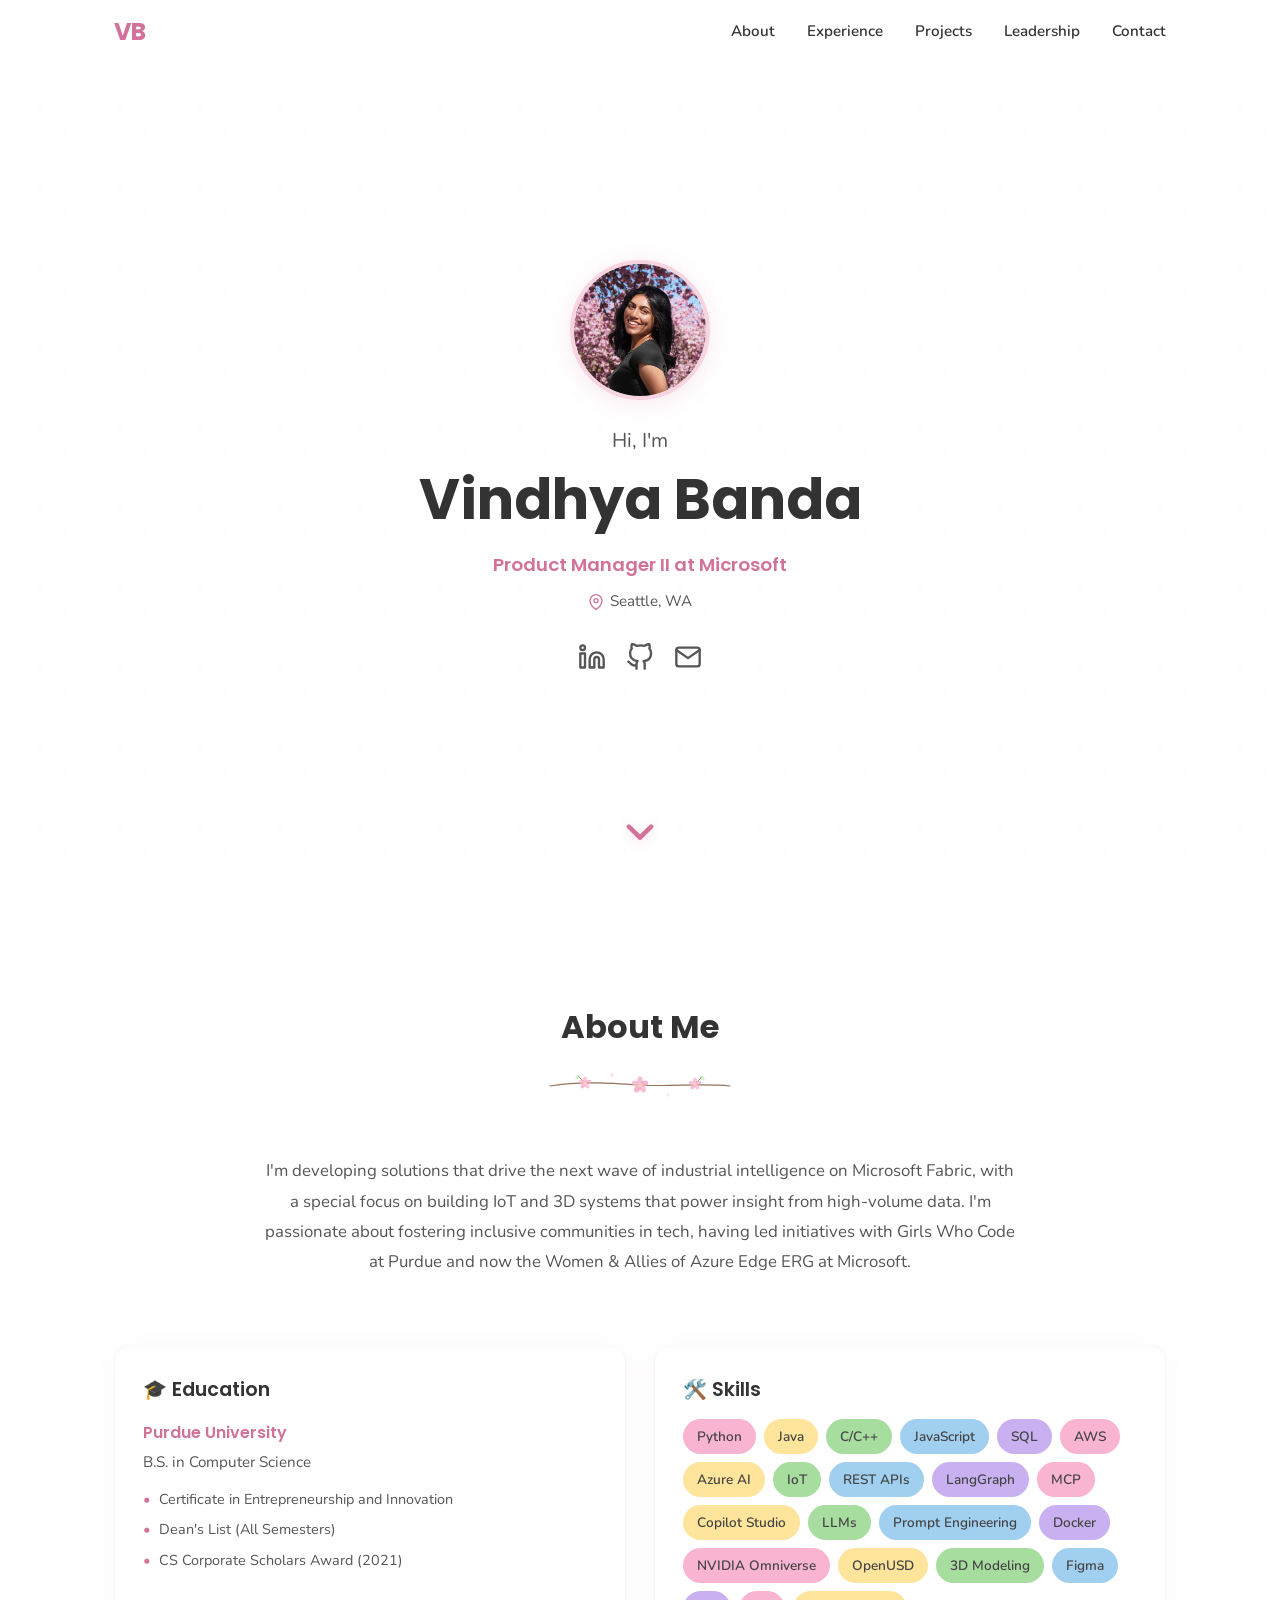
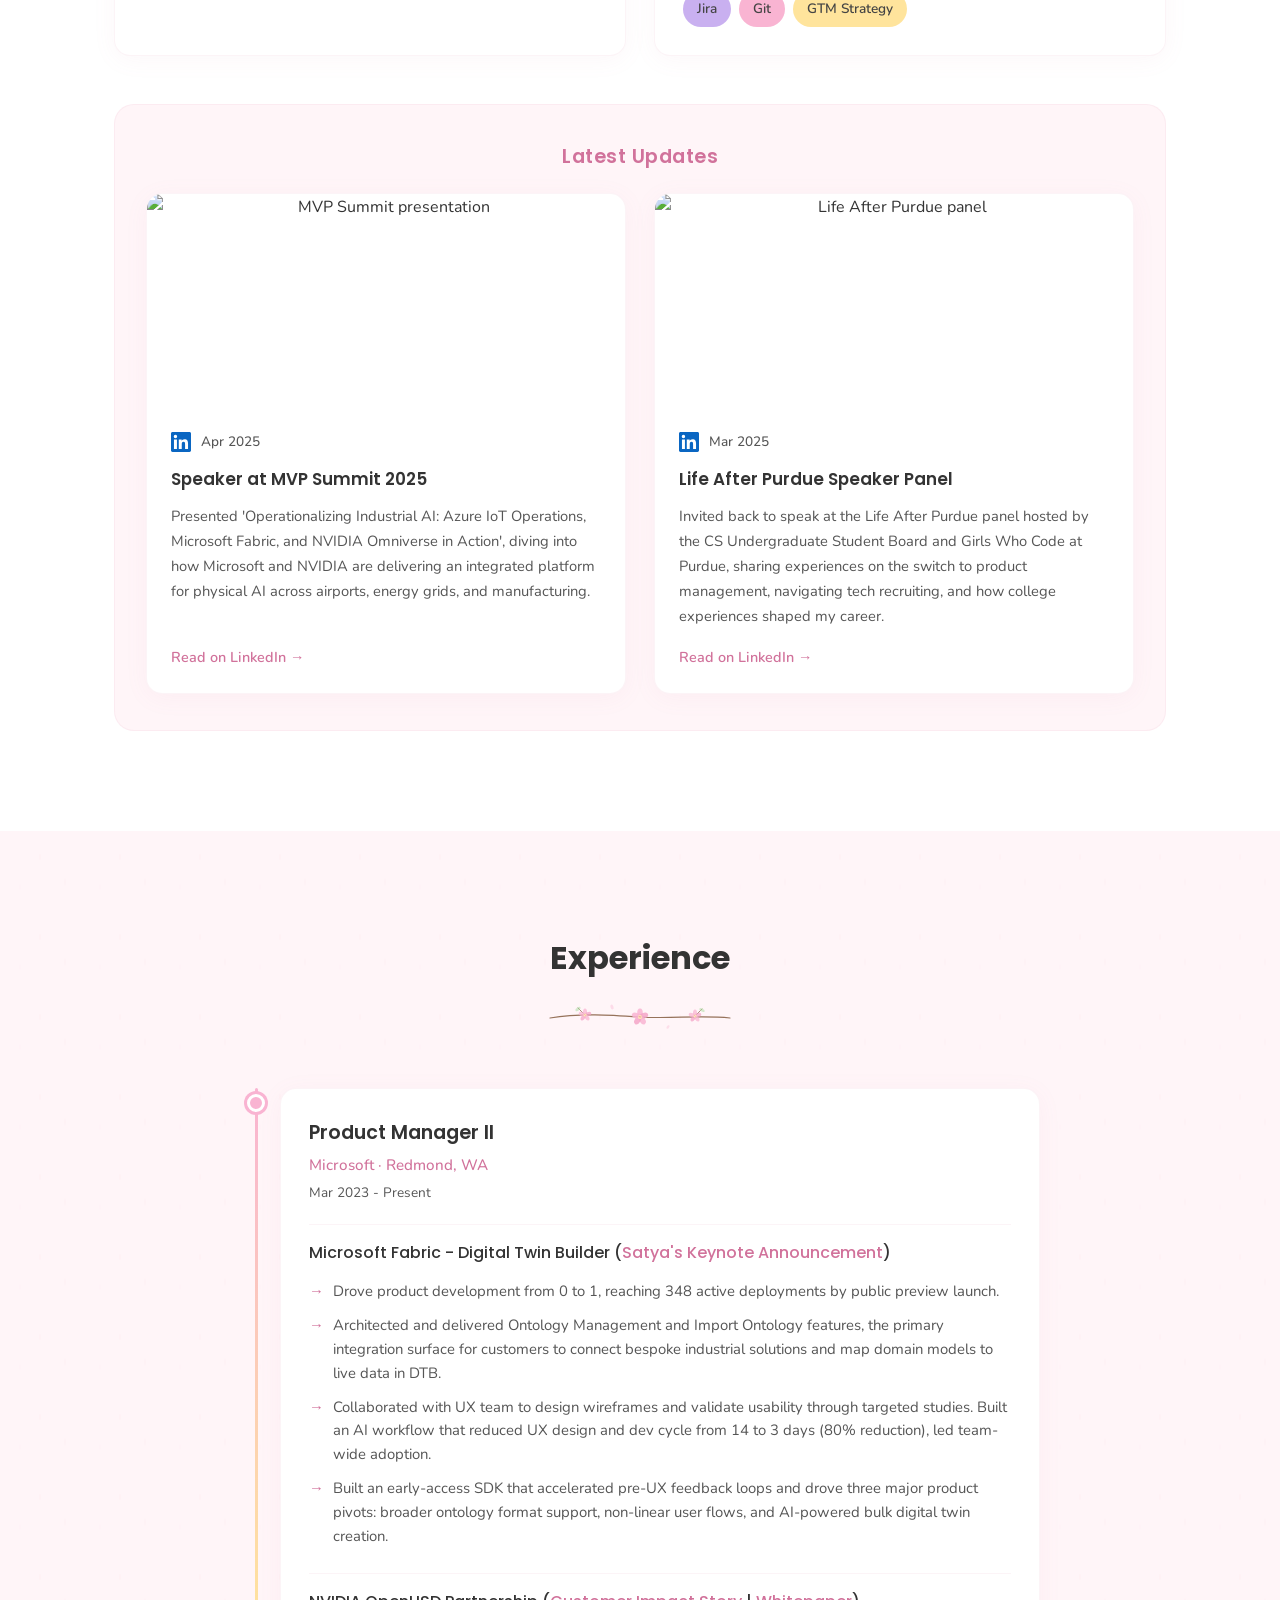
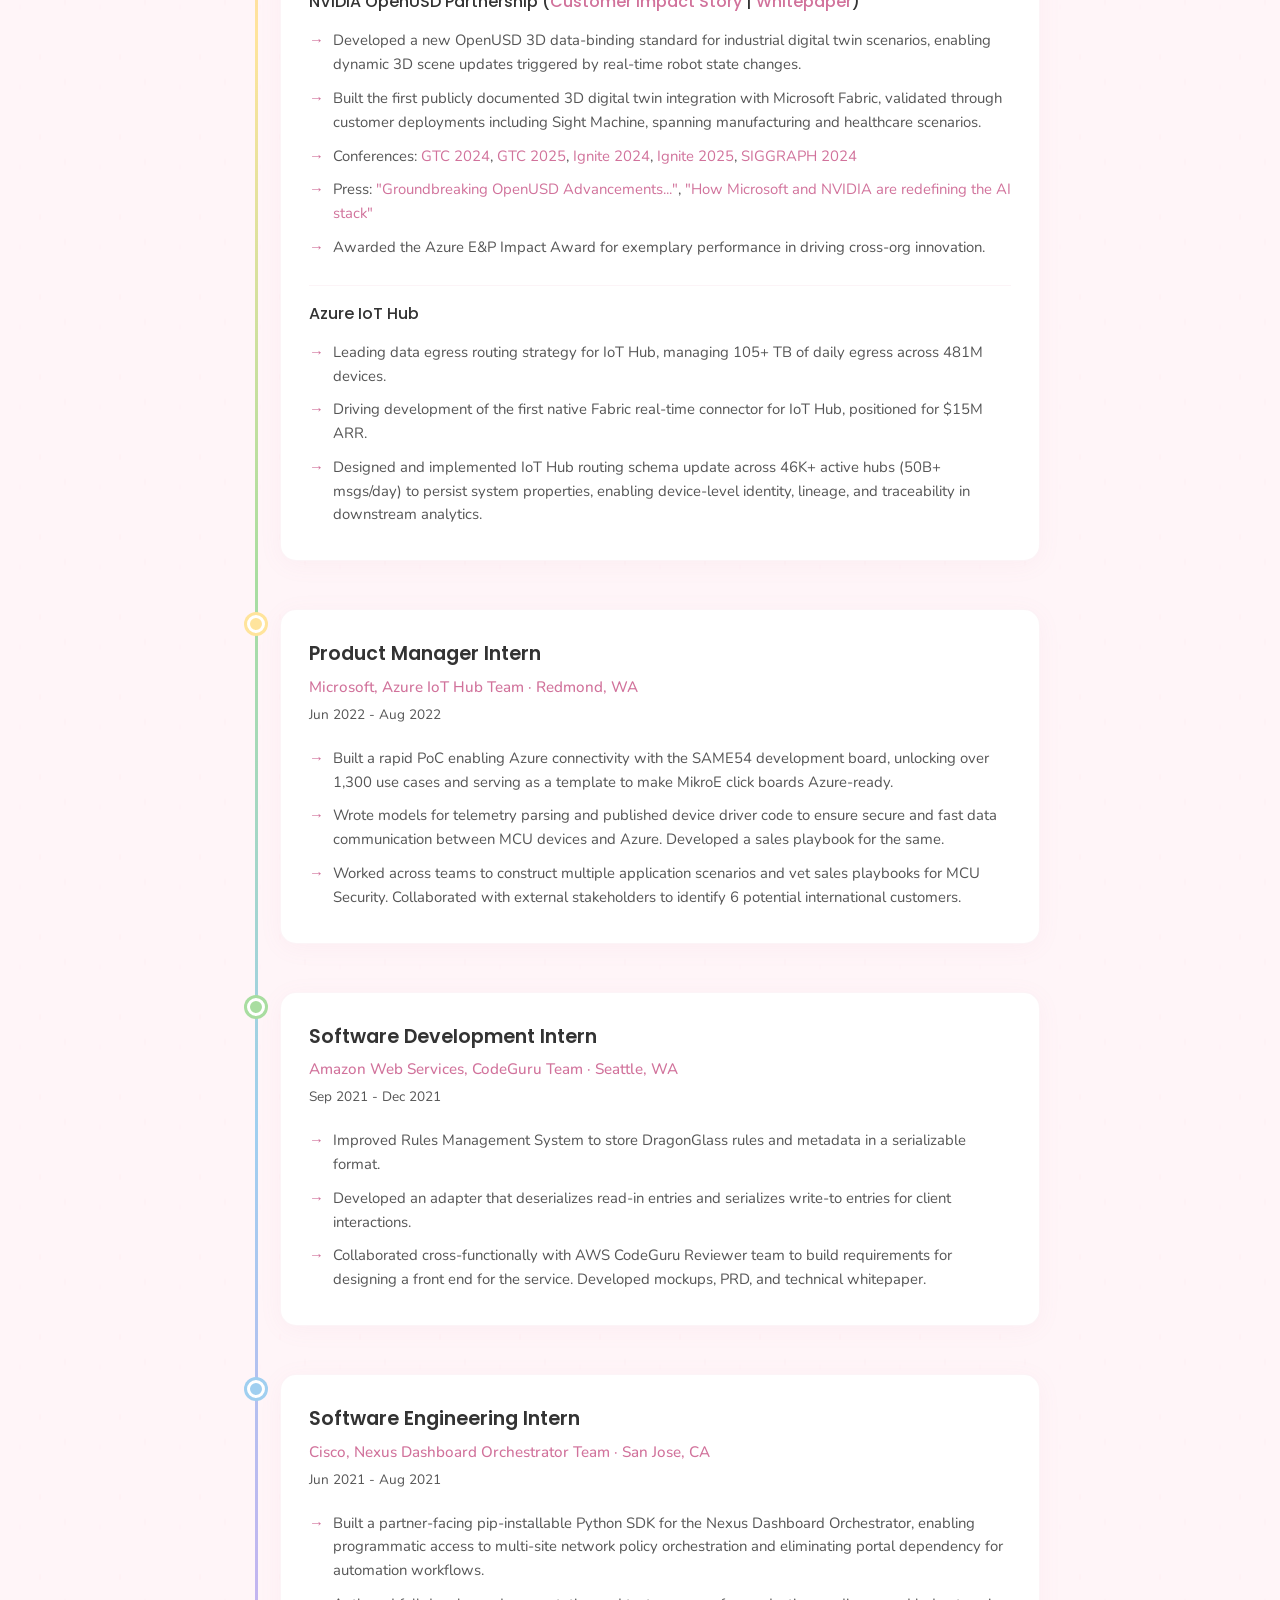
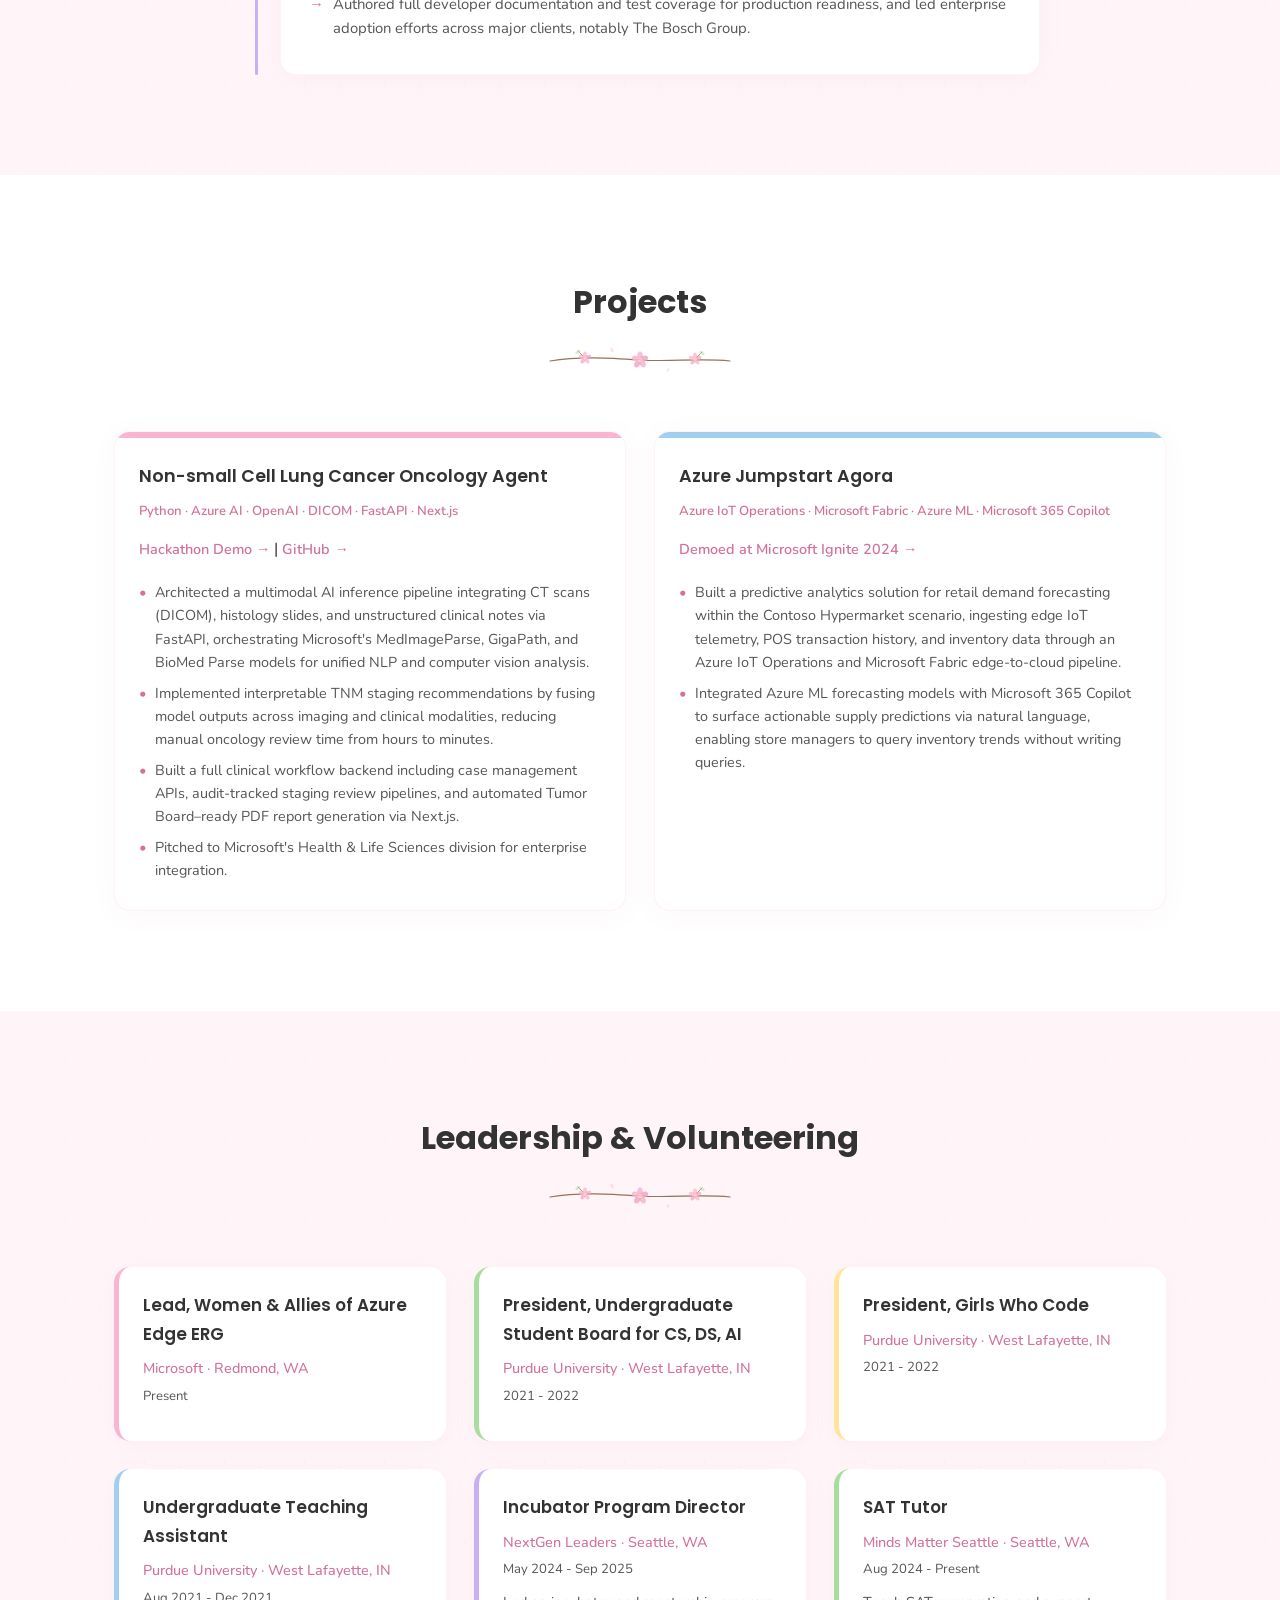
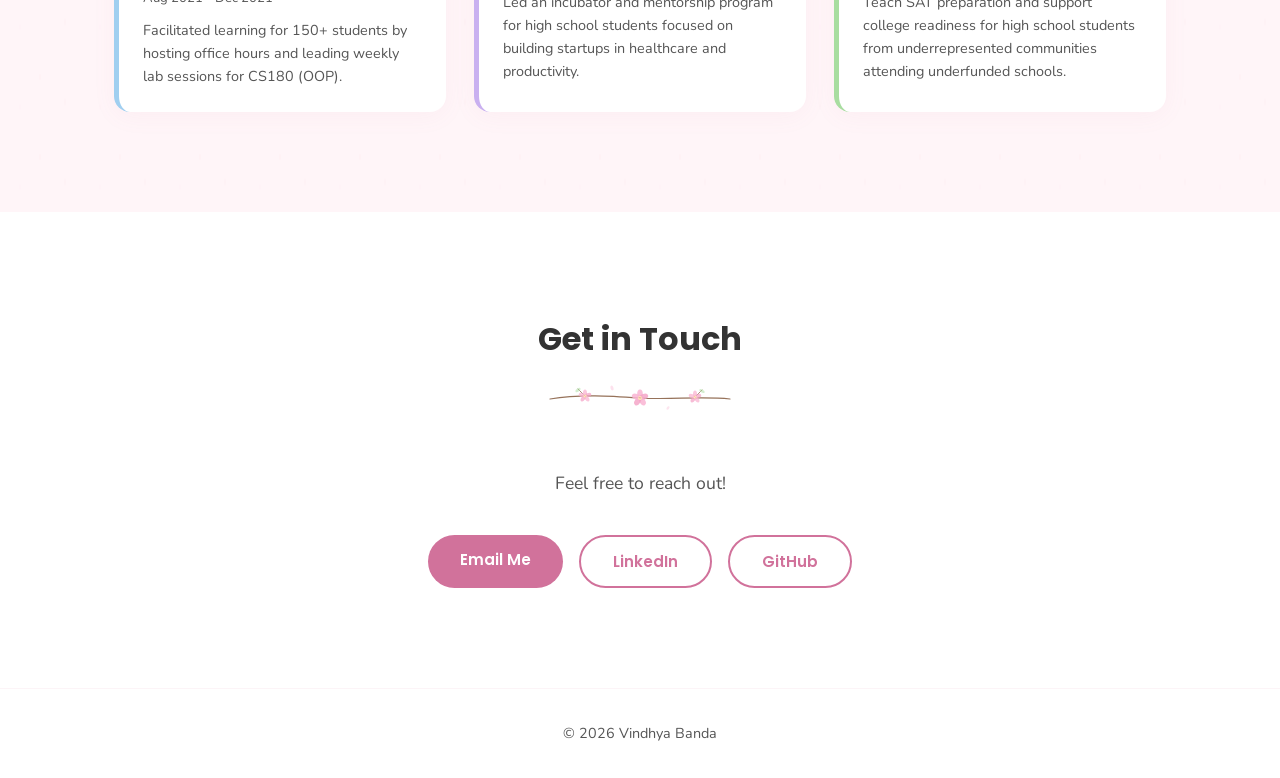
==== commit cbf48891: "feat: added cherry blossom theme" ====
--- a/index.html
+++ b/index.html
@@ -31,10 +31,91 @@
 
     <!-- Hero Section -->
     <section class="hero" id="hero">
+        <div class="petals" aria-hidden="true">
+            <div class="petal"></div>
+            <div class="petal"></div>
+            <div class="petal"></div>
+            <div class="petal"></div>
+            <div class="petal"></div>
+            <div class="petal"></div>
+            <svg class="sakura-flower" viewBox="0 0 40 40" xmlns="http://www.w3.org/2000/svg">
+                <ellipse cx="20" cy="10" rx="5" ry="8" fill="#F4B8CC" transform="rotate(0 20 20)"/>
+                <ellipse cx="20" cy="10" rx="5" ry="8" fill="#F8C8D8" transform="rotate(72 20 20)"/>
+                <ellipse cx="20" cy="10" rx="5" ry="8" fill="#F4B8CC" transform="rotate(144 20 20)"/>
+                <ellipse cx="20" cy="10" rx="5" ry="8" fill="#F8C8D8" transform="rotate(216 20 20)"/>
+                <ellipse cx="20" cy="10" rx="5" ry="8" fill="#F4B8CC" transform="rotate(288 20 20)"/>
+                <circle cx="20" cy="20" r="3.5" fill="#E8A0B8"/>
+                <circle cx="19" cy="19" r="1" fill="#D4809E"/>
+                <circle cx="21" cy="20.5" r="0.8" fill="#D4809E"/>
+                <circle cx="20" cy="21.5" r="0.7" fill="#D4809E"/>
+            </svg>
+            <svg class="sakura-flower" viewBox="0 0 40 40" xmlns="http://www.w3.org/2000/svg">
+                <ellipse cx="20" cy="10" rx="5" ry="8" fill="#F4B8CC" transform="rotate(0 20 20)"/>
+                <ellipse cx="20" cy="10" rx="5" ry="8" fill="#F8C8D8" transform="rotate(72 20 20)"/>
+                <ellipse cx="20" cy="10" rx="5" ry="8" fill="#F4B8CC" transform="rotate(144 20 20)"/>
+                <ellipse cx="20" cy="10" rx="5" ry="8" fill="#F8C8D8" transform="rotate(216 20 20)"/>
+                <ellipse cx="20" cy="10" rx="5" ry="8" fill="#F4B8CC" transform="rotate(288 20 20)"/>
+                <circle cx="20" cy="20" r="3.5" fill="#E8A0B8"/>
+                <circle cx="19" cy="19" r="1" fill="#D4809E"/>
+                <circle cx="21" cy="20.5" r="0.8" fill="#D4809E"/>
+                <circle cx="20" cy="21.5" r="0.7" fill="#D4809E"/>
+            </svg>
+            <svg class="sakura-flower" viewBox="0 0 40 40" xmlns="http://www.w3.org/2000/svg">
+                <ellipse cx="20" cy="10" rx="5" ry="8" fill="#F4B8CC" transform="rotate(0 20 20)"/>
+                <ellipse cx="20" cy="10" rx="5" ry="8" fill="#F8C8D8" transform="rotate(72 20 20)"/>
+                <ellipse cx="20" cy="10" rx="5" ry="8" fill="#F4B8CC" transform="rotate(144 20 20)"/>
+                <ellipse cx="20" cy="10" rx="5" ry="8" fill="#F8C8D8" transform="rotate(216 20 20)"/>
+                <ellipse cx="20" cy="10" rx="5" ry="8" fill="#F4B8CC" transform="rotate(288 20 20)"/>
+                <circle cx="20" cy="20" r="3.5" fill="#E8A0B8"/>
+                <circle cx="19" cy="19" r="1" fill="#D4809E"/>
+                <circle cx="21" cy="20.5" r="0.8" fill="#D4809E"/>
+                <circle cx="20" cy="21.5" r="0.7" fill="#D4809E"/>
+            </svg>
+            <svg class="sakura-flower" viewBox="0 0 40 40" xmlns="http://www.w3.org/2000/svg">
+                <ellipse cx="20" cy="10" rx="5" ry="8" fill="#F4B8CC" transform="rotate(0 20 20)"/>
+                <ellipse cx="20" cy="10" rx="5" ry="8" fill="#F8C8D8" transform="rotate(72 20 20)"/>
+                <ellipse cx="20" cy="10" rx="5" ry="8" fill="#F4B8CC" transform="rotate(144 20 20)"/>
+                <ellipse cx="20" cy="10" rx="5" ry="8" fill="#F8C8D8" transform="rotate(216 20 20)"/>
+                <ellipse cx="20" cy="10" rx="5" ry="8" fill="#F4B8CC" transform="rotate(288 20 20)"/>
+                <circle cx="20" cy="20" r="3.5" fill="#E8A0B8"/>
+                <circle cx="19" cy="19" r="1" fill="#D4809E"/>
+                <circle cx="21" cy="20.5" r="0.8" fill="#D4809E"/>
+                <circle cx="20" cy="21.5" r="0.7" fill="#D4809E"/>
+            </svg>
+            <svg class="sakura-flower" viewBox="0 0 40 40" xmlns="http://www.w3.org/2000/svg">
+                <ellipse cx="20" cy="10" rx="5" ry="8" fill="#F4B8CC" transform="rotate(0 20 20)"/>
+                <ellipse cx="20" cy="10" rx="5" ry="8" fill="#F8C8D8" transform="rotate(72 20 20)"/>
+                <ellipse cx="20" cy="10" rx="5" ry="8" fill="#F4B8CC" transform="rotate(144 20 20)"/>
+                <ellipse cx="20" cy="10" rx="5" ry="8" fill="#F8C8D8" transform="rotate(216 20 20)"/>
+                <ellipse cx="20" cy="10" rx="5" ry="8" fill="#F4B8CC" transform="rotate(288 20 20)"/>
+                <circle cx="20" cy="20" r="3.5" fill="#E8A0B8"/>
+                <circle cx="19" cy="19" r="1" fill="#D4809E"/>
+                <circle cx="21" cy="20.5" r="0.8" fill="#D4809E"/>
+                <circle cx="20" cy="21.5" r="0.7" fill="#D4809E"/>
+            </svg>
+            <svg class="sakura-flower" viewBox="0 0 40 40" xmlns="http://www.w3.org/2000/svg">
+                <ellipse cx="20" cy="10" rx="5" ry="8" fill="#F4B8CC" transform="rotate(0 20 20)"/>
+                <ellipse cx="20" cy="10" rx="5" ry="8" fill="#F8C8D8" transform="rotate(72 20 20)"/>
+                <ellipse cx="20" cy="10" rx="5" ry="8" fill="#F4B8CC" transform="rotate(144 20 20)"/>
+                <ellipse cx="20" cy="10" rx="5" ry="8" fill="#F8C8D8" transform="rotate(216 20 20)"/>
+                <ellipse cx="20" cy="10" rx="5" ry="8" fill="#F4B8CC" transform="rotate(288 20 20)"/>
+                <circle cx="20" cy="20" r="3.5" fill="#E8A0B8"/>
+                <circle cx="19" cy="19" r="1" fill="#D4809E"/>
+                <circle cx="21" cy="20.5" r="0.8" fill="#D4809E"/>
+                <circle cx="20" cy="21.5" r="0.7" fill="#D4809E"/>
+            </svg>
+        </div>
         <div class="hero-content">
+            <div class="hero-photo">
+                <img src="images/profile.jpg" alt="Vindhya Banda" width="160" height="160">
+            </div>
             <p class="hero-greeting">Hi, I'm</p>
             <h1 class="hero-name">Vindhya Banda</h1>
             <p class="hero-role">Product Manager II at Microsoft</p>
+            <p class="hero-location">
+                <svg xmlns="http://www.w3.org/2000/svg" width="16" height="16" viewBox="0 0 24 24" fill="none" stroke="currentColor" stroke-width="2" stroke-linecap="round" stroke-linejoin="round"><path d="M21 10c0 7-9 13-9 13s-9-6-9-13a9 9 0 0 1 18 0z"/><circle cx="12" cy="10" r="3"/></svg>
+                Seattle, WA
+            </p>
             <div class="hero-socials">
                 <a href="https://www.linkedin.com/in/vindhya-banda/" target="_blank" rel="noopener noreferrer" aria-label="LinkedIn">
                     <svg xmlns="http://www.w3.org/2000/svg" width="28" height="28" viewBox="0 0 24 24" fill="none" stroke="currentColor" stroke-width="2" stroke-linecap="round" stroke-linejoin="round"><path d="M16 8a6 6 0 0 1 6 6v7h-4v-7a2 2 0 0 0-2-2 2 2 0 0 0-2 2v7h-4v-7a6 6 0 0 1 6-6z"/><rect x="2" y="9" width="4" height="12"/><circle cx="4" cy="4" r="2"/></svg>
@@ -49,16 +130,7 @@
         </div>
         <a href="#about" class="scroll-arrow" aria-label="Scroll down">
             <svg width="36" height="36" viewBox="0 0 36 36" fill="none" xmlns="http://www.w3.org/2000/svg">
-                <path d="M8 14L18 24L28 14" stroke="url(#pastelGrad)" stroke-width="4" stroke-linecap="round" stroke-linejoin="round"/>
-                <defs>
-                    <linearGradient id="pastelGrad" x1="8" y1="14" x2="28" y2="24" gradientUnits="userSpaceOnUse">
-                        <stop offset="0%" stop-color="#FFD6E0"/>
-                        <stop offset="25%" stop-color="#FFF3B0"/>
-                        <stop offset="50%" stop-color="#CDEAC0"/>
-                        <stop offset="75%" stop-color="#CFE8FF"/>
-                        <stop offset="100%" stop-color="#E4D1FF"/>
-                    </linearGradient>
-                </defs>
+                <path d="M8 14L18 24L28 14" stroke="#D1729B" stroke-width="4" stroke-linecap="round" stroke-linejoin="round"/>
             </svg>
         </a>
     </section>
@@ -111,10 +183,35 @@
                     </div>
                 </div>
                 <div class="linkedin-feed fade-in">
-                    <h3>Latest on LinkedIn</h3>
+                    <h3>Latest Updates</h3>
                     <div class="linkedin-feed-row">
-                        <iframe src="https://www.linkedin.com/embed/feed/update/urn:li:ugcPost:7445242086280499200?collapsed=1" height="628" width="504" frameborder="0" allowfullscreen="" title="Embedded post"></iframe>
-                        <iframe src="https://www.linkedin.com/embed/feed/update/urn:li:ugcPost:7435811870227427328?collapsed=1" height="628" width="504" frameborder="0" allowfullscreen="" title="Embedded post"></iframe>
+                        <a href="https://www.linkedin.com/feed/update/urn:li:activity:7445242089455431680" target="_blank" rel="noopener noreferrer" class="linkedin-card">
+                            <div class="linkedin-card-carousel">
+                                <img src="https://media.licdn.com/dms/image/v2/D5622AQEyzKWPYhzo8Q/feedshare-shrink_800/B56Z1LQOKMI8Ak-/0/1775084037731?e=2147483647&v=beta&t=DpusF8QxUlfrS5K4EraBmEgg5OjnN2K81XlFCNrCkyw" alt="MVP Summit presentation" loading="lazy">
+                                <img src="https://media.licdn.com/dms/image/v2/D5622AQEzofdxu08eXg/feedshare-shrink_800/B56Z1LQODLKQAc-/0/1775084036530?e=2147483647&v=beta&t=2C9SFjUw1qfsl5Ilh879FOP87byFFo_7roVL9tVyKmc" alt="MVP Summit session" loading="lazy">
+                                <img src="https://media.licdn.com/dms/image/v2/D5622AQHQ3umw27FwEg/feedshare-shrink_800/B56Z1LQOZ2JkAc-/0/1775084038573?e=2147483647&v=beta&t=mexZLRVeAtt1VF816n4otDXanqBta8LprX1xG0-hCO0" alt="MVP Summit cherry blossoms" loading="lazy">
+                            </div>
+                            <div class="linkedin-card-header">
+                                <svg class="linkedin-icon" xmlns="http://www.w3.org/2000/svg" width="20" height="20" viewBox="0 0 24 24" fill="#0A66C2"><path d="M20.447 20.452h-3.554v-5.569c0-1.328-.027-3.037-1.852-3.037-1.853 0-2.136 1.445-2.136 2.939v5.667H9.351V9h3.414v1.561h.046c.477-.9 1.637-1.85 3.37-1.85 3.601 0 4.267 2.37 4.267 5.455v6.286zM5.337 7.433a2.062 2.062 0 01-2.063-2.065 2.064 2.064 0 112.063 2.065zm1.782 13.019H3.555V9h3.564v11.452zM22.225 0H1.771C.792 0 0 .774 0 1.729v20.542C0 23.227.792 24 1.771 24h20.451C23.2 24 24 23.227 24 22.271V1.729C24 .774 23.2 0 22.222 0h.003z"/></svg>
+                                <span class="linkedin-card-date">Apr 2025</span>
+                            </div>
+                            <h4 class="linkedin-card-title">Speaker at MVP Summit 2025</h4>
+                            <p class="linkedin-card-excerpt">Presented 'Operationalizing Industrial AI: Azure IoT Operations, Microsoft Fabric, and NVIDIA Omniverse in Action', diving into how Microsoft and NVIDIA are delivering an integrated platform for physical AI across airports, energy grids, and manufacturing.</p>
+                            <span class="linkedin-card-cta">Read on LinkedIn &rarr;</span>
+                        </a>
+                        <a href="https://www.linkedin.com/feed/update/urn:li:activity:7435811871837954049" target="_blank" rel="noopener noreferrer" class="linkedin-card">
+                            <div class="linkedin-card-carousel">
+                                <img src="https://media.licdn.com/dms/image/v2/D5622AQFYsdHfAepnpw/feedshare-shrink_800/B56ZzFPflqIoAg-/0/1772835699779?e=2147483647&v=beta&t=dnthY1almndwsciZkiCcPSW_oDBaPVKyQhNroXeEoEQ" alt="Life After Purdue panel" loading="lazy">
+                                <img src="https://media.licdn.com/dms/image/v2/D5622AQFf0AIKcL-GbA/feedshare-shrink_1280/B56ZzFPfkxGQAc-/0/1772835699264?e=2147483647&v=beta&t=VwLb6oAINLNDIC5DNnzKK_Jki3e6IGQqtFmrySn3xSU" alt="Life After Purdue speakers" loading="lazy">
+                            </div>
+                            <div class="linkedin-card-header">
+                                <svg class="linkedin-icon" xmlns="http://www.w3.org/2000/svg" width="20" height="20" viewBox="0 0 24 24" fill="#0A66C2"><path d="M20.447 20.452h-3.554v-5.569c0-1.328-.027-3.037-1.852-3.037-1.853 0-2.136 1.445-2.136 2.939v5.667H9.351V9h3.414v1.561h.046c.477-.9 1.637-1.85 3.37-1.85 3.601 0 4.267 2.37 4.267 5.455v6.286zM5.337 7.433a2.062 2.062 0 01-2.063-2.065 2.064 2.064 0 112.063 2.065zm1.782 13.019H3.555V9h3.564v11.452zM22.225 0H1.771C.792 0 0 .774 0 1.729v20.542C0 23.227.792 24 1.771 24h20.451C23.2 24 24 23.227 24 22.271V1.729C24 .774 23.2 0 22.222 0h.003z"/></svg>
+                                <span class="linkedin-card-date">Mar 2025</span>
+                            </div>
+                            <h4 class="linkedin-card-title">Life After Purdue Speaker Panel</h4>
+                            <p class="linkedin-card-excerpt">Invited back to speak at the Life After Purdue panel hosted by the CS Undergraduate Student Board and Girls Who Code at Purdue, sharing experiences on the switch to product management, navigating tech recruiting, and how college experiences shaped my career.</p>
+                            <span class="linkedin-card-cta">Read on LinkedIn &rarr;</span>
+                        </a>
                     </div>
                 </div>
             </div>
@@ -238,7 +335,7 @@
         <div class="container">
             <h2 class="section-title">Projects</h2>
             <div class="projects-grid">
-                <div class="project-card fade-in" style="--card-accent: #FFD6E0;">
+                <div class="project-card fade-in" style="--card-accent: #F9B4D2;">
                     <div class="project-card-top"></div>
                     <div class="project-card-body">
                         <h3>Non-small Cell Lung Cancer Oncology Agent</h3>
@@ -256,7 +353,7 @@
                     </div>
                 </div>
 
-                <div class="project-card fade-in" style="--card-accent: #CDEAC0;">
+                <div class="project-card fade-in" style="--card-accent: #A0CFF0;">
                     <div class="project-card-top"></div>
                     <div class="project-card-body">
                         <h3>Azure Jumpstart Agora</h3>
@@ -279,39 +376,39 @@
         <div class="container">
             <h2 class="section-title">Leadership &amp; Volunteering</h2>
             <div class="leadership-grid">
-                <div class="leadership-card fade-in" style="--card-border: #FFD6E0;">
+                <div class="leadership-card fade-in" style="--card-border: #F9B4D2;">
                     <h3>Lead, Women &amp; Allies of Azure Edge ERG</h3>
                     <span class="leadership-org">Microsoft · Redmond, WA</span>
                     <span class="leadership-date">Present</span>
                 </div>
 
-                <div class="leadership-card fade-in" style="--card-border: #FFF3B0;">
+                <div class="leadership-card fade-in" style="--card-border: #A8DDA0;">
                     <h3>President, Undergraduate Student Board for CS, DS, AI</h3>
                     <span class="leadership-org">Purdue University · West Lafayette, IN</span>
                     <span class="leadership-date">2021 - 2022</span>
                 </div>
 
-                <div class="leadership-card fade-in" style="--card-border: #CDEAC0;">
+                <div class="leadership-card fade-in" style="--card-border: #FFE49C;">
                     <h3>President, Girls Who Code</h3>
                     <span class="leadership-org">Purdue University · West Lafayette, IN</span>
                     <span class="leadership-date">2021 - 2022</span>
                 </div>
 
-                <div class="leadership-card fade-in" style="--card-border: #CFE8FF;">
+                <div class="leadership-card fade-in" style="--card-border: #A0CFF0;">
                     <h3>Undergraduate Teaching Assistant</h3>
                     <span class="leadership-org">Purdue University · West Lafayette, IN</span>
                     <span class="leadership-date">Aug 2021 - Dec 2021</span>
                     <p>Facilitated learning for 150+ students by hosting office hours and leading weekly lab sessions for CS180 (OOP).</p>
                 </div>
 
-                <div class="leadership-card fade-in" style="--card-border: #E4D1FF;">
+                <div class="leadership-card fade-in" style="--card-border: #C9B0F0;">
                     <h3>Incubator Program Director</h3>
                     <span class="leadership-org"><a href="https://www.nextgenleaders.io/" target="_blank" rel="noopener noreferrer">NextGen Leaders</a> · Seattle, WA</span>
                     <span class="leadership-date">May 2024 - Sep 2025</span>
                     <p>Led an incubator and mentorship program for high school students focused on building startups in healthcare and productivity.</p>
                 </div>
 
-                <div class="leadership-card fade-in" style="--card-border: #FFD6E0;">
+                <div class="leadership-card fade-in" style="--card-border: #A8DDA0;">
                     <h3>SAT Tutor</h3>
                     <span class="leadership-org"><a href="https://mindsmatterseattle.org/" target="_blank" rel="noopener noreferrer">Minds Matter Seattle</a> · Seattle, WA</span>
                     <span class="leadership-date">Aug 2024 - Present</span>
--- a/style.css
+++ b/style.css
@@ -24,13 +24,13 @@
 }
 
 a {
-    color: #7C5CFC;
+    color: #D1729B;
     text-decoration: none;
     transition: color 0.3s ease;
 }
 
 a:hover {
-    color: #5a3de6;
+    color: #B8507A;
 }
 
 ul {
@@ -50,15 +50,15 @@
 
 /* ===== COLOR VARIABLES ===== */
 :root {
-    --pink: #FFD6E0;
-    --yellow: #FFF3B0;
-    --green: #CDEAC0;
-    --blue: #CFE8FF;
-    --purple: #E4D1FF;
-    --accent: #7C5CFC;
-    --bg-alt: #FBF7FF;
+    --pink: #F9B4D2;
+    --yellow: #FFE49C;
+    --green: #A8DDA0;
+    --blue: #A0CFF0;
+    --purple: #C9B0F0;
+    --accent: #D1729B;
+    --bg-alt: #FFF5F8;
     --text: #333;
-    --text-light: #666;
+    --text-light: #555;
 }
 
 /* ===== NAVIGATION ===== */
@@ -76,8 +76,8 @@
 }
 
 .navbar.scrolled {
-    box-shadow: 0 2px 20px rgba(124, 92, 252, 0.08);
-    border-bottom: 1px solid rgba(124, 92, 252, 0.1);
+    box-shadow: 0 2px 20px rgba(209, 114, 155, 0.08);
+    border-bottom: 1px solid rgba(209, 114, 155, 0.1);
 }
 
 .nav-container {
@@ -168,10 +168,108 @@
     text-align: center;
     padding: 120px 24px 80px;
     position: relative;
-}
+    overflow: hidden;
+    background-image: url("data:image/svg+xml,%3Csvg xmlns='http://www.w3.org/2000/svg' width='80' height='80' viewBox='0 0 80 80'%3E%3Cpath d='M40 30 Q42 26 40 22 Q38 26 40 30Z' fill='%23F4B8CC' opacity='0.08'/%3E%3Cpath d='M20 60 Q22 56 20 52 Q18 56 20 60Z' fill='%23F8C8D8' opacity='0.06'/%3E%3Cpath d='M65 55 Q67 51 65 47 Q63 51 65 55Z' fill='%23F4B8CC' opacity='0.07'/%3E%3C/svg%3E");
+}
+
+.section-alt {
+    background-color: var(--bg-alt);
+    background-image: url("data:image/svg+xml,%3Csvg xmlns='http://www.w3.org/2000/svg' width='80' height='80' viewBox='0 0 80 80'%3E%3Cpath d='M40 30 Q42 26 40 22 Q38 26 40 30Z' fill='%23F4B8CC' opacity='0.06'/%3E%3Cpath d='M20 60 Q22 56 20 52 Q18 56 20 60Z' fill='%23F8C8D8' opacity='0.04'/%3E%3Cpath d='M65 55 Q67 51 65 47 Q63 51 65 55Z' fill='%23F4B8CC' opacity='0.05'/%3E%3C/svg%3E");
+}
+
+/* ===== CHERRY BLOSSOM PETALS ===== */
+.petals {
+    position: absolute;
+    top: 0;
+    left: 0;
+    width: 100%;
+    height: 100%;
+    pointer-events: none;
+    z-index: 0;
+}
+
+.petal {
+    position: absolute;
+    top: -20px;
+    width: 14px;
+    height: 16px;
+    background: #F4B8CC;
+    border-radius: 50% 0 50% 50%;
+    opacity: 0.6;
+    animation: petalFall linear infinite;
+}
+
+.petal::before {
+    content: '';
+    position: absolute;
+    top: 40%;
+    left: 50%;
+    width: 2px;
+    height: 50%;
+    background: rgba(209, 114, 155, 0.25);
+    border-radius: 1px;
+    transform: translateX(-50%);
+}
+
+.petal:nth-child(1)  { left: 8%;  animation-duration: 9s;  animation-delay: 0s;   width: 12px; height: 14px; }
+.petal:nth-child(2)  { left: 30%; animation-duration: 11s; animation-delay: 3s;   width: 16px; height: 18px; opacity: 0.5; }
+.petal:nth-child(3)  { left: 50%; animation-duration: 8.5s; animation-delay: 1s;  width: 10px; height: 12px; }
+.petal:nth-child(4)  { left: 70%; animation-duration: 10s; animation-delay: 4s;   width: 14px; height: 16px; opacity: 0.45; }
+.petal:nth-child(5)  { left: 88%; animation-duration: 9.5s; animation-delay: 2s;  width: 12px; height: 14px; }
+.petal:nth-child(6)  { left: 42%; animation-duration: 12s; animation-delay: 6s;   width: 10px; height: 12px; opacity: 0.4; }
+
+@keyframes petalFall {
+    0% {
+        transform: translateY(0) rotate(0deg) translateX(0);
+        opacity: 0;
+    }
+    10% {
+        opacity: 0.6;
+    }
+    90% {
+        opacity: 0.6;
+    }
+    100% {
+        transform: translateY(100vh) rotate(360deg) translateX(80px);
+        opacity: 0;
+    }
+}
+
+.sakura-flower {
+    position: absolute;
+    top: -30px;
+    pointer-events: none;
+    opacity: 0.45;
+    animation: petalFall linear infinite;
+}
+
+.sakura-flower:nth-of-type(1) { left: 10%; width: 30px; height: 30px; animation-duration: 11s; animation-delay: 1s; }
+.sakura-flower:nth-of-type(2) { left: 25%; width: 24px; height: 24px; animation-duration: 13s; animation-delay: 4s; opacity: 0.4; }
+.sakura-flower:nth-of-type(3) { left: 40%; width: 28px; height: 28px; animation-duration: 10s; animation-delay: 7s; }
+.sakura-flower:nth-of-type(4) { left: 58%; width: 22px; height: 22px; animation-duration: 14s; animation-delay: 2.5s; opacity: 0.35; }
+.sakura-flower:nth-of-type(5) { left: 72%; width: 26px; height: 26px; animation-duration: 12s; animation-delay: 5.5s; }
+.sakura-flower:nth-of-type(6) { left: 88%; width: 24px; height: 24px; animation-duration: 11.5s; animation-delay: 8s; opacity: 0.4; }
 
 .hero-content {
+    position: relative;
+    z-index: 1;
     max-width: 700px;
+}
+
+.hero-photo {
+    margin: 0 auto 24px;
+    width: 140px;
+    height: 140px;
+    border-radius: 50%;
+    overflow: hidden;
+    border: 4px solid rgba(244, 184, 204, 0.6);
+    box-shadow: 0 4px 24px rgba(209, 114, 155, 0.15);
+}
+
+.hero-photo img {
+    width: 100%;
+    height: 100%;
+    object-fit: cover;
 }
 
 .hero-greeting {
@@ -203,7 +301,21 @@
     font-size: 1.15rem;
     font-weight: 600;
     color: var(--accent);
-    margin-bottom: 32px;
+    margin-bottom: 8px;
+}
+
+.hero-location {
+    display: flex;
+    align-items: center;
+    justify-content: center;
+    gap: 6px;
+    font-size: 0.95rem;
+    color: var(--text-light);
+    margin-bottom: 28px;
+}
+
+.hero-location svg {
+    color: var(--accent);
 }
 
 .hero-socials {
@@ -225,12 +337,13 @@
 /* ===== SCROLL ARROW ===== */
 .scroll-arrow {
     position: absolute;
-    bottom: 60px;
+    bottom: 40px;
     left: 50%;
     transform: translateX(-50%);
     animation: bounceDown 2s ease-in-out infinite;
     opacity: 1;
     transition: opacity 0.3s ease;
+    z-index: 2;
 }
 
 .scroll-arrow:hover {
@@ -238,23 +351,19 @@
 }
 
 .scroll-arrow svg {
-    width: 56px;
-    height: 56px;
-    filter: drop-shadow(0 2px 8px rgba(124, 92, 252, 0.3));
+    width: 40px;
+    height: 40px;
+    filter: drop-shadow(0 2px 6px rgba(209, 114, 155, 0.25));
 }
 
 @keyframes bounceDown {
     0%, 100% { transform: translateX(-50%) translateY(0); }
-    50% { transform: translateX(-50%) translateY(12px); }
+    50% { transform: translateX(-50%) translateY(10px); }
 }
 
 /* ===== SECTIONS ===== */
 .section {
     padding: 100px 0;
-}
-
-.section-alt {
-    background: var(--bg-alt);
 }
 
 .section-title {
@@ -269,11 +378,11 @@
 .section-title::after {
     content: '';
     display: block;
-    width: 60px;
-    height: 4px;
-    background: var(--accent);
-    border-radius: 2px;
-    margin: 12px auto 0;
+    width: 200px;
+    height: 30px;
+    margin: 16px auto 0;
+    background: url("images/cherry-blossom-divider.svg") no-repeat center;
+    background-size: contain;
 }
 
 /* ===== ABOUT ===== */
@@ -307,14 +416,14 @@
     background: #fff;
     border-radius: 16px;
     padding: 28px;
-    box-shadow: 0 4px 24px rgba(124, 92, 252, 0.06);
-    border: 1px solid rgba(124, 92, 252, 0.08);
+    box-shadow: 0 4px 24px rgba(209, 114, 155, 0.06);
+    border: 1px solid rgba(209, 114, 155, 0.08);
     transition: transform 0.3s ease, box-shadow 0.3s ease;
 }
 
 .about-card:hover {
     transform: translateY(-4px);
-    box-shadow: 0 8px 32px rgba(124, 92, 252, 0.12);
+    box-shadow: 0 8px 32px rgba(209, 114, 155, 0.12);
 }
 
 .about-card h3 {
@@ -387,7 +496,7 @@
     background: var(--bg-alt);
     border-radius: 20px;
     padding: 36px 28px;
-    border: 1px solid rgba(124, 92, 252, 0.08);
+    border: 1px solid rgba(209, 114, 155, 0.08);
 }
 
 .linkedin-feed h3 {
@@ -408,10 +517,90 @@
     justify-content: center;
 }
 
-.linkedin-feed-row iframe {
-    border-radius: 12px;
-    max-width: 504px;
+.linkedin-card {
     flex: 1;
+    min-width: 0;
+    max-width: 480px;
+    width: 100%;
+    background: #fff;
+    border-radius: 16px;
+    overflow: hidden;
+    border: 1px solid rgba(209, 114, 155, 0.08);
+    box-shadow: 0 4px 24px rgba(209, 114, 155, 0.06);
+    display: flex;
+    flex-direction: column;
+    text-decoration: none;
+    color: inherit;
+    transition: transform 0.3s ease, box-shadow 0.3s ease;
+}
+
+.linkedin-card:hover {
+    transform: translateY(-4px);
+    box-shadow: 0 8px 32px rgba(209, 114, 155, 0.14);
+    color: inherit;
+}
+
+.linkedin-card-carousel {
+    display: flex;
+    overflow-x: auto;
+    scroll-snap-type: x mandatory;
+    -webkit-overflow-scrolling: touch;
+    scrollbar-width: none;
+}
+
+.linkedin-card-carousel::-webkit-scrollbar {
+    display: none;
+}
+
+.linkedin-card-carousel img {
+    flex: 0 0 100%;
+    width: 100%;
+    height: 220px;
+    object-fit: cover;
+    scroll-snap-align: start;
+}
+
+.linkedin-card-header {
+    display: flex;
+    align-items: center;
+    gap: 10px;
+    margin-bottom: 12px;
+    padding: 16px 24px 0;
+}
+
+.linkedin-card-date {
+    font-size: 0.85rem;
+    color: var(--text-light);
+    font-weight: 500;
+}
+
+.linkedin-card-title {
+    font-family: 'Poppins', sans-serif;
+    font-size: 1.05rem;
+    font-weight: 600;
+    color: var(--text);
+    margin-bottom: 10px;
+    text-align: left;
+    padding: 0 24px;
+}
+
+.linkedin-card-excerpt {
+    font-size: 0.92rem;
+    color: var(--text-light);
+    line-height: 1.7;
+    flex: 1;
+    text-align: left;
+    padding: 0 24px;
+}
+
+.linkedin-card-cta {
+    display: inline-block;
+    margin-top: 16px;
+    padding: 0 24px 24px;
+    font-size: 0.9rem;
+    font-weight: 600;
+    color: var(--accent);
+    text-align: left;
 }
 
 /* ===== EXPERIENCE / TIMELINE ===== */
@@ -463,8 +652,8 @@
     background: #fff;
     border-radius: 16px;
     padding: 28px;
-    box-shadow: 0 4px 24px rgba(124, 92, 252, 0.06);
-    border: 1px solid rgba(124, 92, 252, 0.08);
+    box-shadow: 0 4px 24px rgba(209, 114, 155, 0.06);
+    border: 1px solid rgba(209, 114, 155, 0.08);
 }
 
 .timeline-header {
@@ -496,7 +685,7 @@
 .experience-sub-block {
     margin-top: 20px;
     padding-top: 16px;
-    border-top: 1px solid rgba(124, 92, 252, 0.08);
+    border-top: 1px solid rgba(209, 114, 155, 0.08);
 }
 
 .experience-sub-block h4 {
@@ -543,19 +732,19 @@
     background: #fff;
     border-radius: 16px;
     overflow: hidden;
-    box-shadow: 0 4px 24px rgba(124, 92, 252, 0.06);
-    border: 1px solid rgba(124, 92, 252, 0.08);
+    box-shadow: 0 4px 24px rgba(209, 114, 155, 0.06);
+    border: 1px solid rgba(209, 114, 155, 0.08);
     transition: transform 0.3s ease, box-shadow 0.3s ease;
 }
 
 .project-card:hover {
     transform: translateY(-6px);
-    box-shadow: 0 12px 40px rgba(124, 92, 252, 0.15);
+    box-shadow: 0 12px 40px rgba(209, 114, 155, 0.15);
 }
 
 .project-card-top {
     height: 6px;
-    background: var(--card-accent);
+    background: var(--card-accent, var(--pink));
 }
 
 .project-card-body {
@@ -613,13 +802,13 @@
     border-radius: 16px;
     padding: 24px;
     border-left: 5px solid var(--card-border);
-    box-shadow: 0 4px 24px rgba(124, 92, 252, 0.06);
+    box-shadow: 0 4px 24px rgba(209, 114, 155, 0.06);
     transition: transform 0.3s ease, box-shadow 0.3s ease;
 }
 
 .leadership-card:hover {
     transform: translateY(-4px);
-    box-shadow: 0 8px 32px rgba(124, 92, 252, 0.12);
+    box-shadow: 0 8px 32px rgba(209, 114, 155, 0.12);
 }
 
 .leadership-card h3 {
@@ -687,10 +876,10 @@
 }
 
 .btn-filled:hover {
-    background: #5a3de6;
+    background: #B8507A;
     color: #fff;
     transform: translateY(-2px);
-    box-shadow: 0 6px 20px rgba(124, 92, 252, 0.3);
+    box-shadow: 0 6px 20px rgba(209, 114, 155, 0.3);
 }
 
 .btn-outlined {
@@ -703,14 +892,14 @@
     background: var(--accent);
     color: #fff;
     transform: translateY(-2px);
-    box-shadow: 0 6px 20px rgba(124, 92, 252, 0.3);
+    box-shadow: 0 6px 20px rgba(209, 114, 155, 0.3);
 }
 
 /* ===== FOOTER ===== */
 .footer {
     text-align: center;
     padding: 32px 24px;
-    border-top: 1px solid rgba(124, 92, 252, 0.08);
+    border-top: 1px solid rgba(209, 114, 155, 0.08);
     color: var(--text-light);
     font-size: 0.9rem;
 }
@@ -762,13 +951,30 @@
         font-size: 2.4rem;
     }
 
+    .scroll-arrow {
+        bottom: 20px;
+    }
+
+    .scroll-arrow svg {
+        width: 32px;
+        height: 32px;
+    }
+
     .about-cards {
         grid-template-columns: 1fr;
     }
 
     .linkedin-feed-row {
         flex-direction: column;
-        align-items: center;
+        align-items: stretch;
+    }
+
+    .linkedin-card {
+        max-width: 100%;
+    }
+
+    .linkedin-feed {
+        padding: 28px 16px;
     }
 
     .projects-grid {
@@ -799,6 +1005,15 @@
         font-size: 2rem;
     }
 
+    .scroll-arrow {
+        bottom: 12px;
+    }
+
+    .scroll-arrow svg {
+        width: 28px;
+        height: 28px;
+    }
+
     .hero-tagline {
         font-size: 0.95rem;
     }
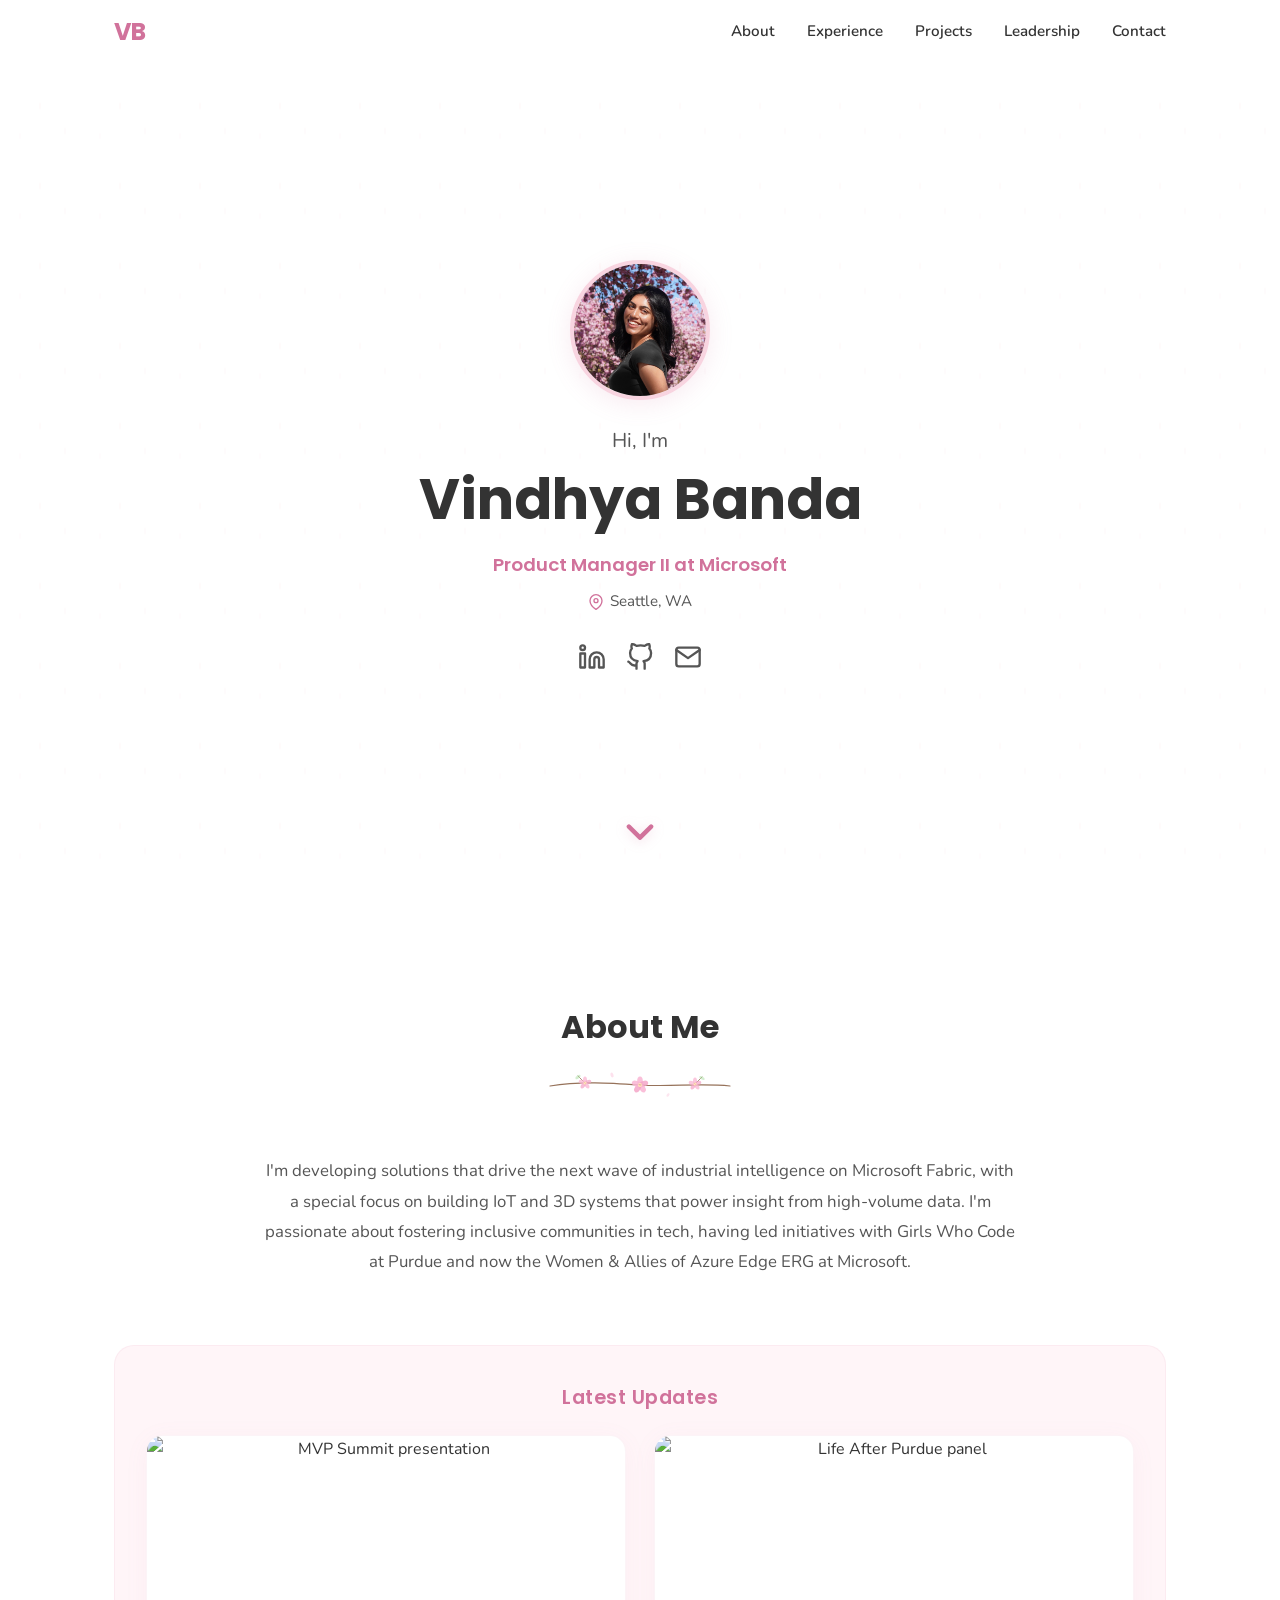
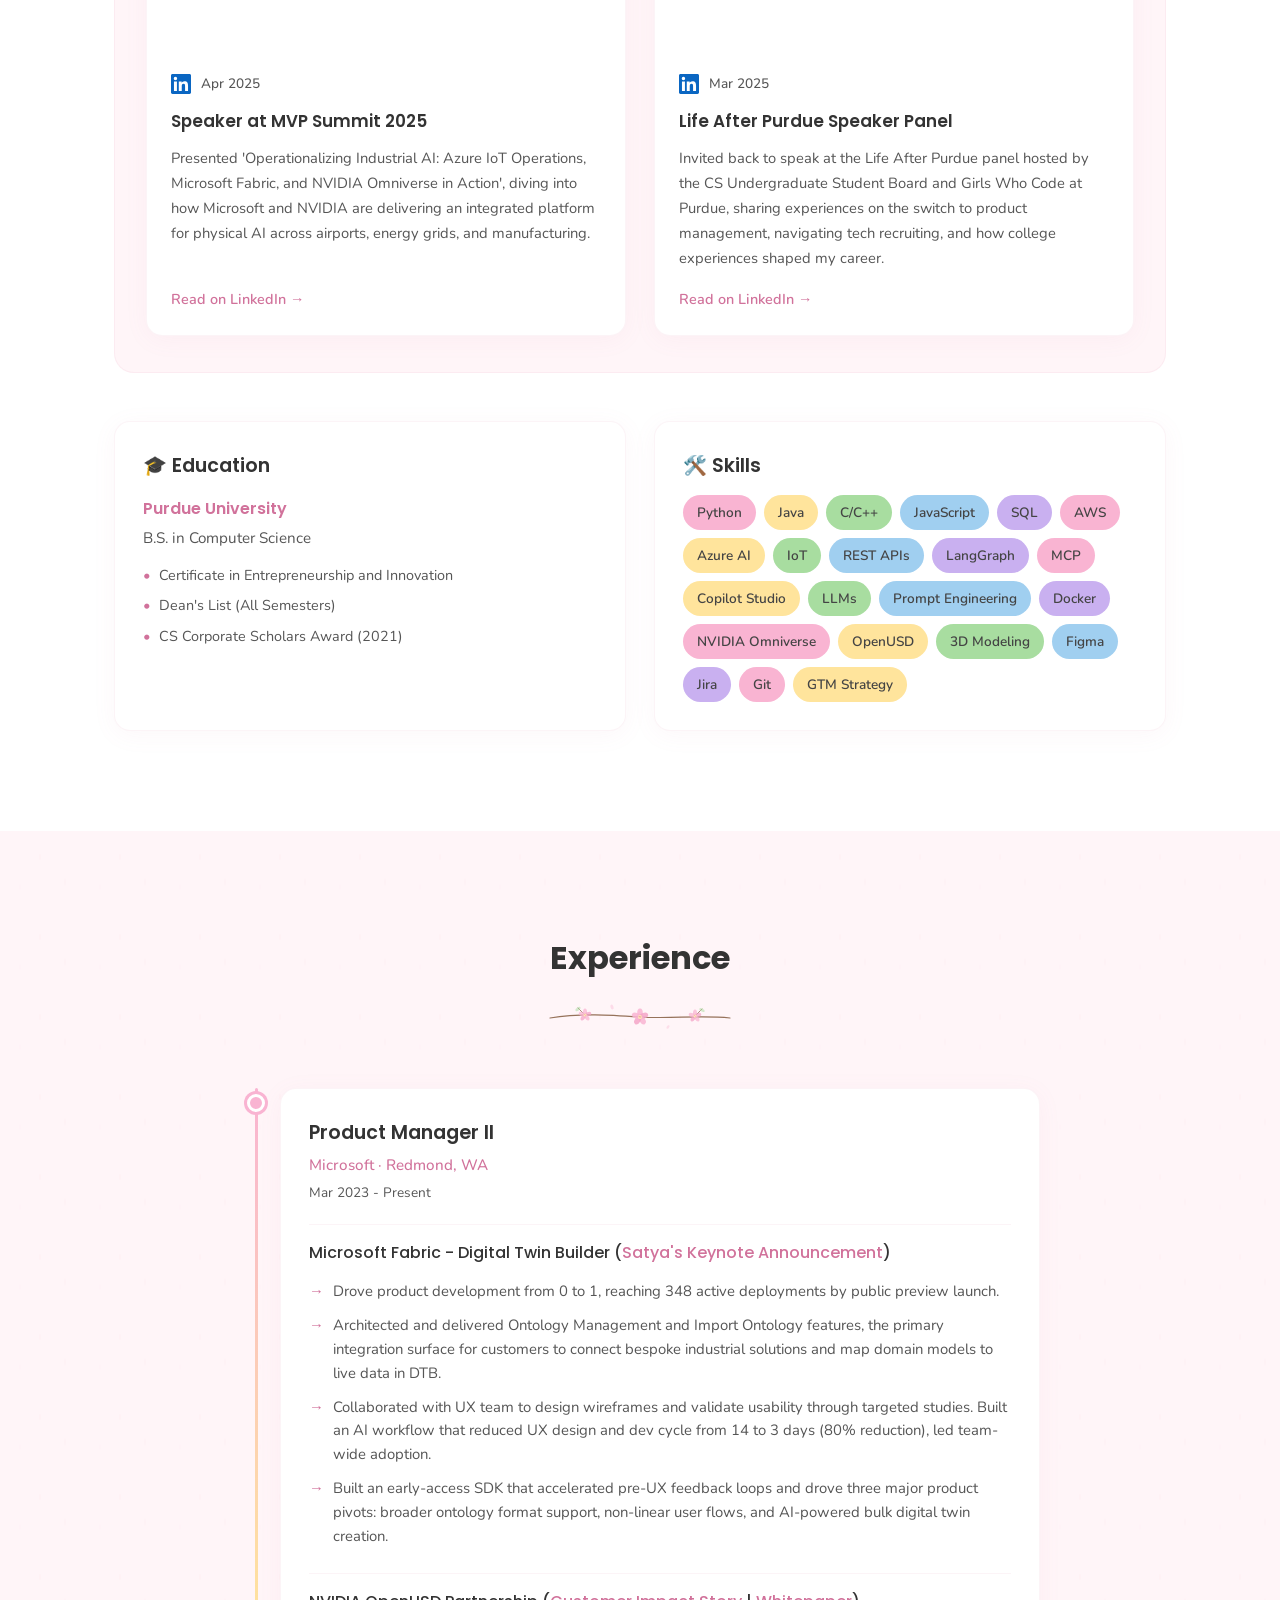
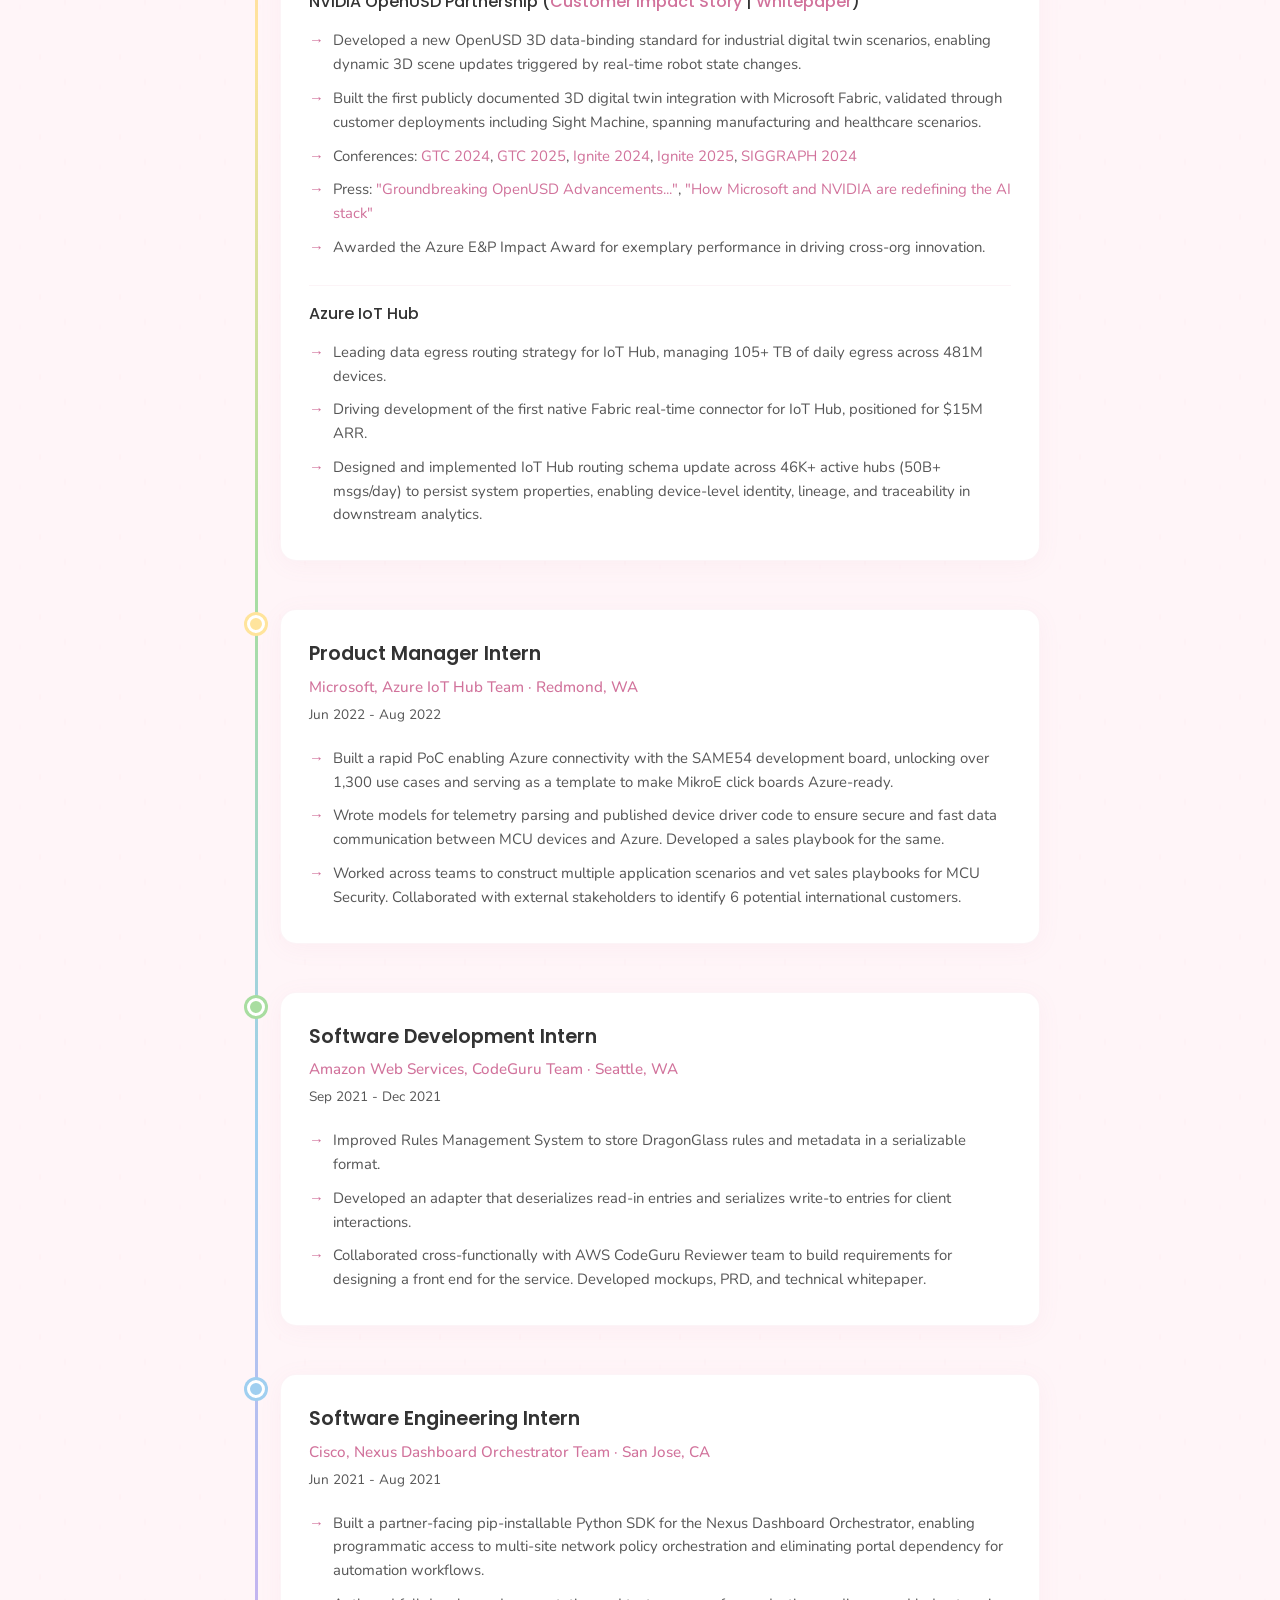
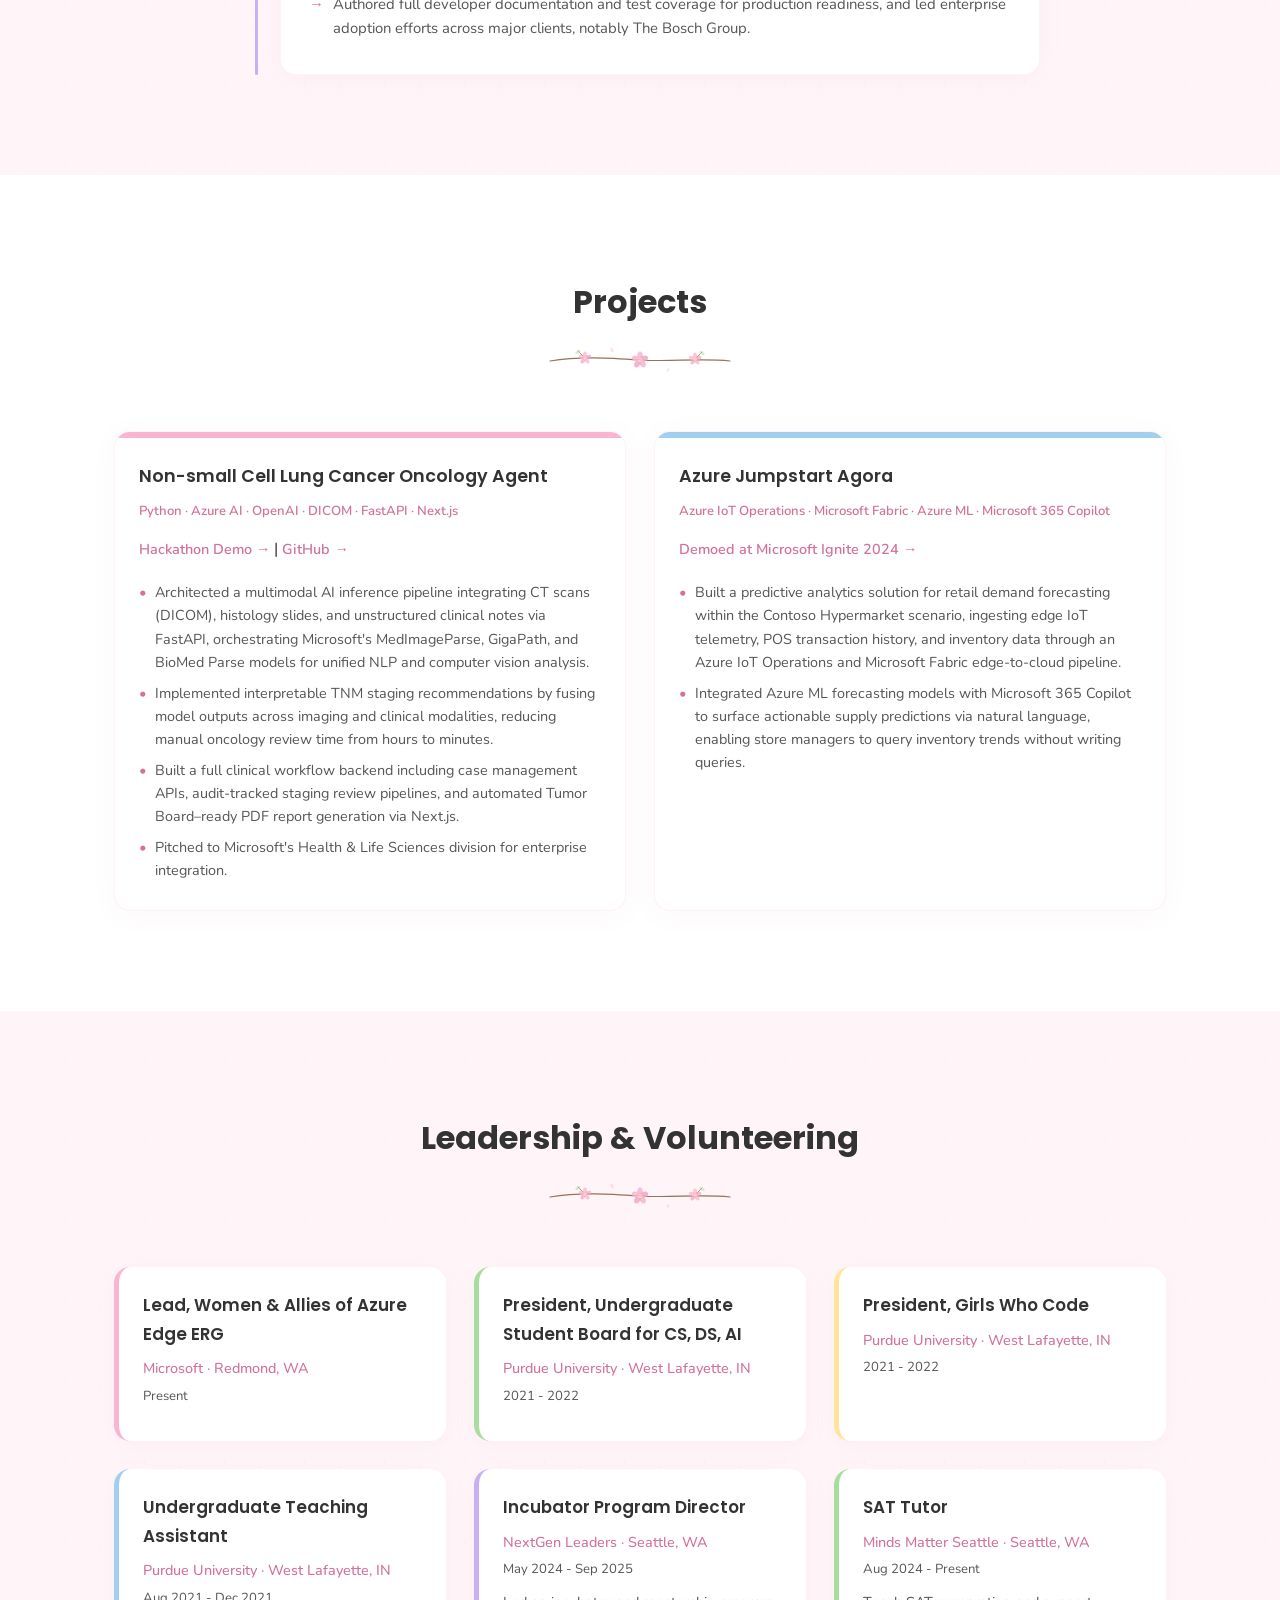
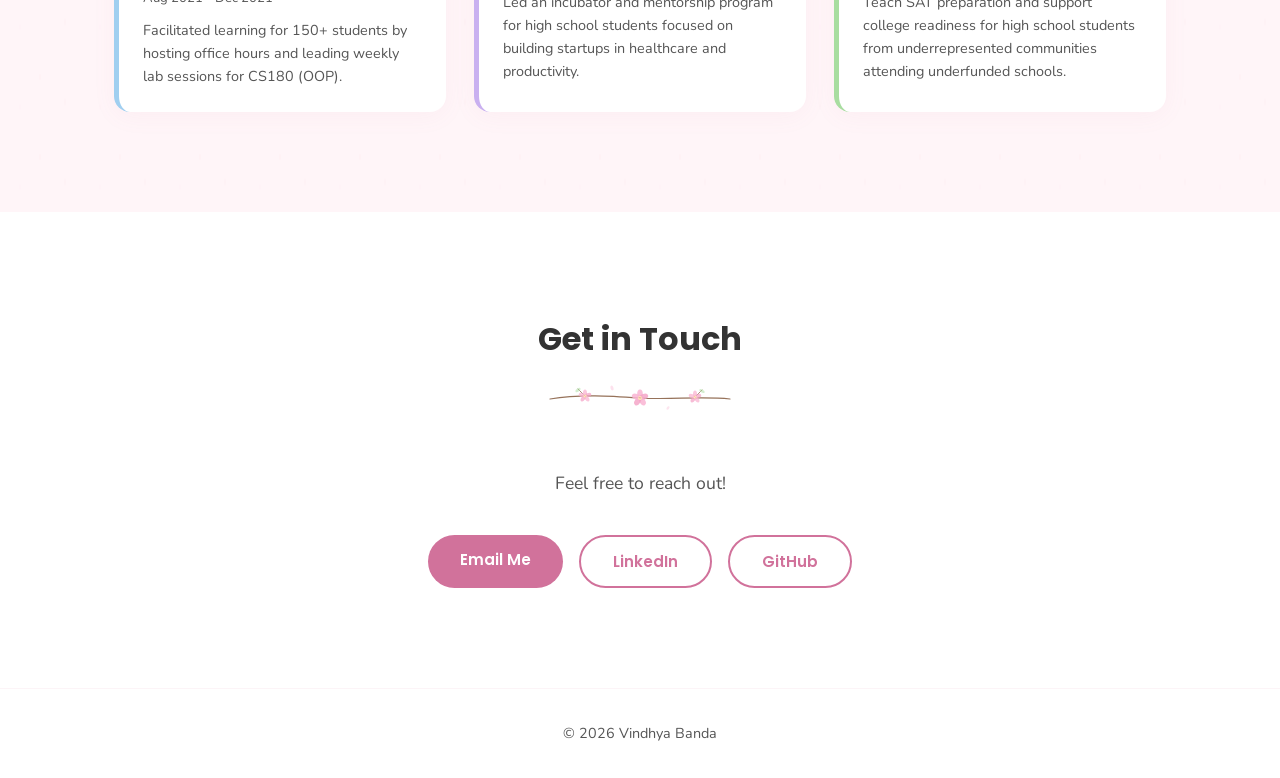
==== commit b90cf4c5: "style: reordering sections" ====
--- a/index.html
+++ b/index.html
@@ -142,45 +142,6 @@
             <div class="about-grid">
                 <div class="about-text fade-in">
                     <p>I'm developing solutions that drive the next wave of industrial intelligence on Microsoft Fabric, with a special focus on building IoT and 3D systems that power insight from high-volume data. I'm passionate about fostering inclusive communities in tech, having led initiatives with Girls Who Code at Purdue and now the Women &amp; Allies of Azure Edge ERG at Microsoft.</p>
-                </div>
-                <div class="about-cards">
-                    <div class="about-card fade-in">
-                        <h3>🎓 Education</h3>
-                        <h4>Purdue University</h4>
-                        <p>B.S. in Computer Science</p>
-                        <ul>
-                            <li>Certificate in Entrepreneurship and Innovation</li>
-                            <li>Dean's List (All Semesters)</li>
-                            <li>CS Corporate Scholars Award (2021)</li>
-                        </ul>
-                    </div>
-                    <div class="about-card fade-in">
-                        <h3>🛠️ Skills</h3>
-                        <div class="skills-container">
-                            <span class="skill-tag">Python</span>
-                            <span class="skill-tag">Java</span>
-                            <span class="skill-tag">C/C++</span>
-                            <span class="skill-tag">JavaScript</span>
-                            <span class="skill-tag">SQL</span>
-                            <span class="skill-tag">AWS</span>
-                            <span class="skill-tag">Azure AI</span>
-                            <span class="skill-tag">IoT</span>
-                            <span class="skill-tag">REST APIs</span>
-                            <span class="skill-tag">LangGraph</span>
-                            <span class="skill-tag">MCP</span>
-                            <span class="skill-tag">Copilot Studio</span>
-                            <span class="skill-tag">LLMs</span>
-                            <span class="skill-tag">Prompt Engineering</span>
-                            <span class="skill-tag">Docker</span>
-                            <span class="skill-tag">NVIDIA Omniverse</span>
-                            <span class="skill-tag">OpenUSD</span>
-                            <span class="skill-tag">3D Modeling</span>
-                            <span class="skill-tag">Figma</span>
-                            <span class="skill-tag">Jira</span>
-                            <span class="skill-tag">Git</span>
-                            <span class="skill-tag">GTM Strategy</span>
-                        </div>
-                    </div>
                 </div>
                 <div class="linkedin-feed fade-in">
                     <h3>Latest Updates</h3>
@@ -214,6 +175,45 @@
                         </a>
                     </div>
                 </div>
+                <div class="about-cards">
+                    <div class="about-card fade-in">
+                        <h3>🎓 Education</h3>
+                        <h4>Purdue University</h4>
+                        <p>B.S. in Computer Science</p>
+                        <ul>
+                            <li>Certificate in Entrepreneurship and Innovation</li>
+                            <li>Dean's List (All Semesters)</li>
+                            <li>CS Corporate Scholars Award (2021)</li>
+                        </ul>
+                    </div>
+                    <div class="about-card fade-in">
+                        <h3>🛠️ Skills</h3>
+                        <div class="skills-container">
+                            <span class="skill-tag">Python</span>
+                            <span class="skill-tag">Java</span>
+                            <span class="skill-tag">C/C++</span>
+                            <span class="skill-tag">JavaScript</span>
+                            <span class="skill-tag">SQL</span>
+                            <span class="skill-tag">AWS</span>
+                            <span class="skill-tag">Azure AI</span>
+                            <span class="skill-tag">IoT</span>
+                            <span class="skill-tag">REST APIs</span>
+                            <span class="skill-tag">LangGraph</span>
+                            <span class="skill-tag">MCP</span>
+                            <span class="skill-tag">Copilot Studio</span>
+                            <span class="skill-tag">LLMs</span>
+                            <span class="skill-tag">Prompt Engineering</span>
+                            <span class="skill-tag">Docker</span>
+                            <span class="skill-tag">NVIDIA Omniverse</span>
+                            <span class="skill-tag">OpenUSD</span>
+                            <span class="skill-tag">3D Modeling</span>
+                            <span class="skill-tag">Figma</span>
+                            <span class="skill-tag">Jira</span>
+                            <span class="skill-tag">Git</span>
+                            <span class="skill-tag">GTM Strategy</span>
+                        </div>
+                    </div>
+                </div>
             </div>
         </div>
     </section>
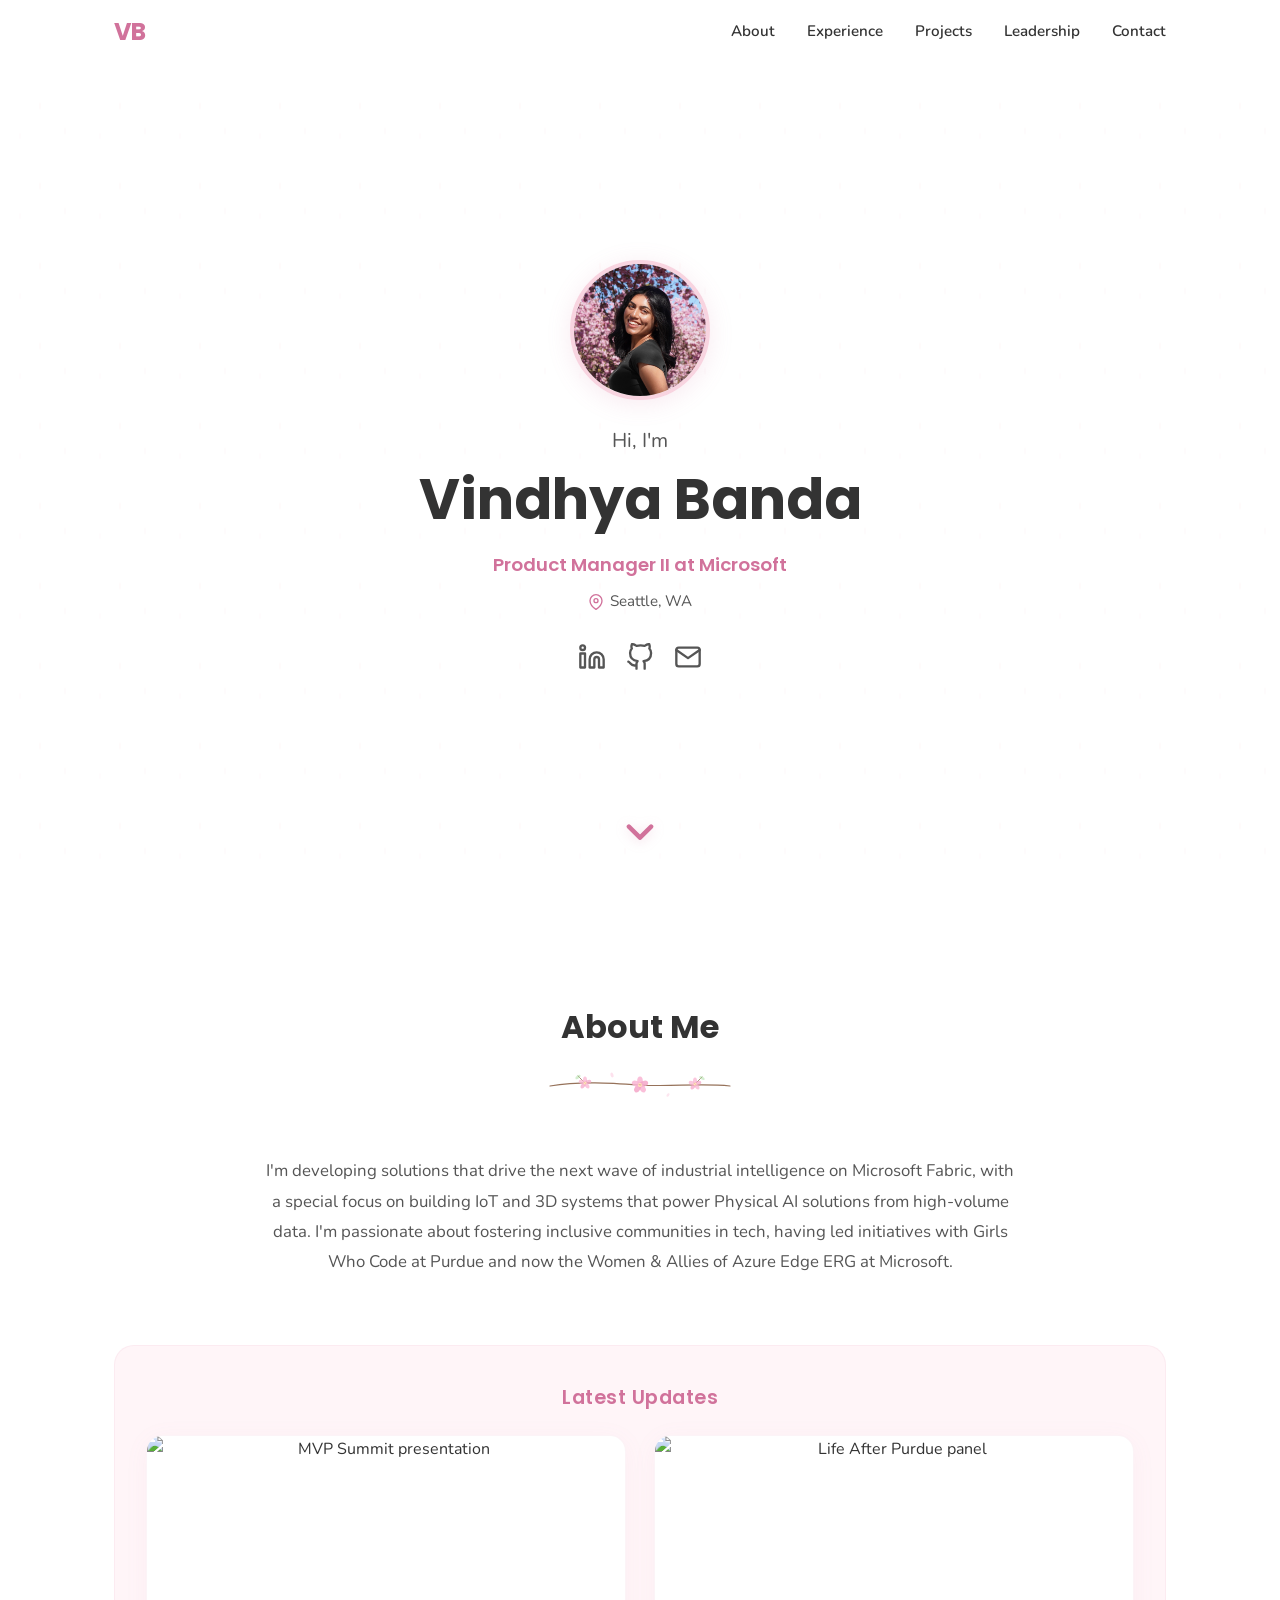
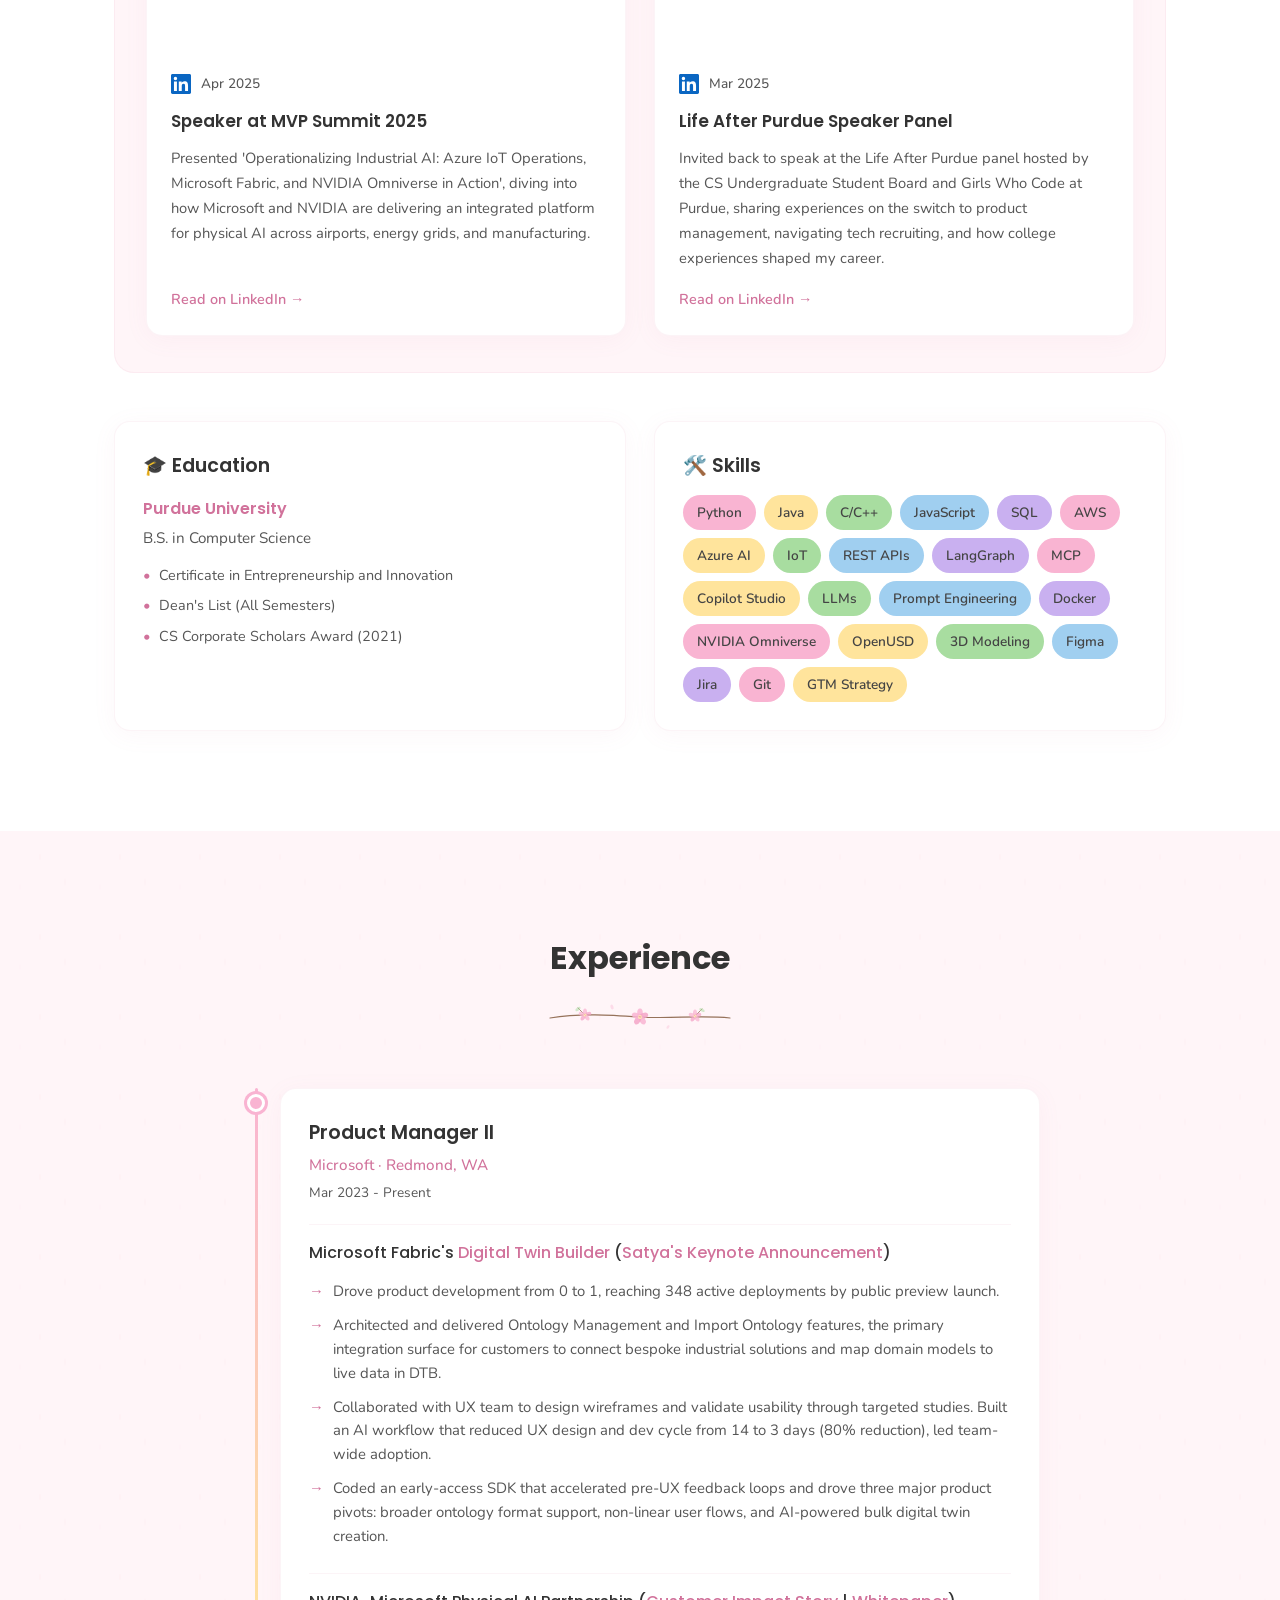
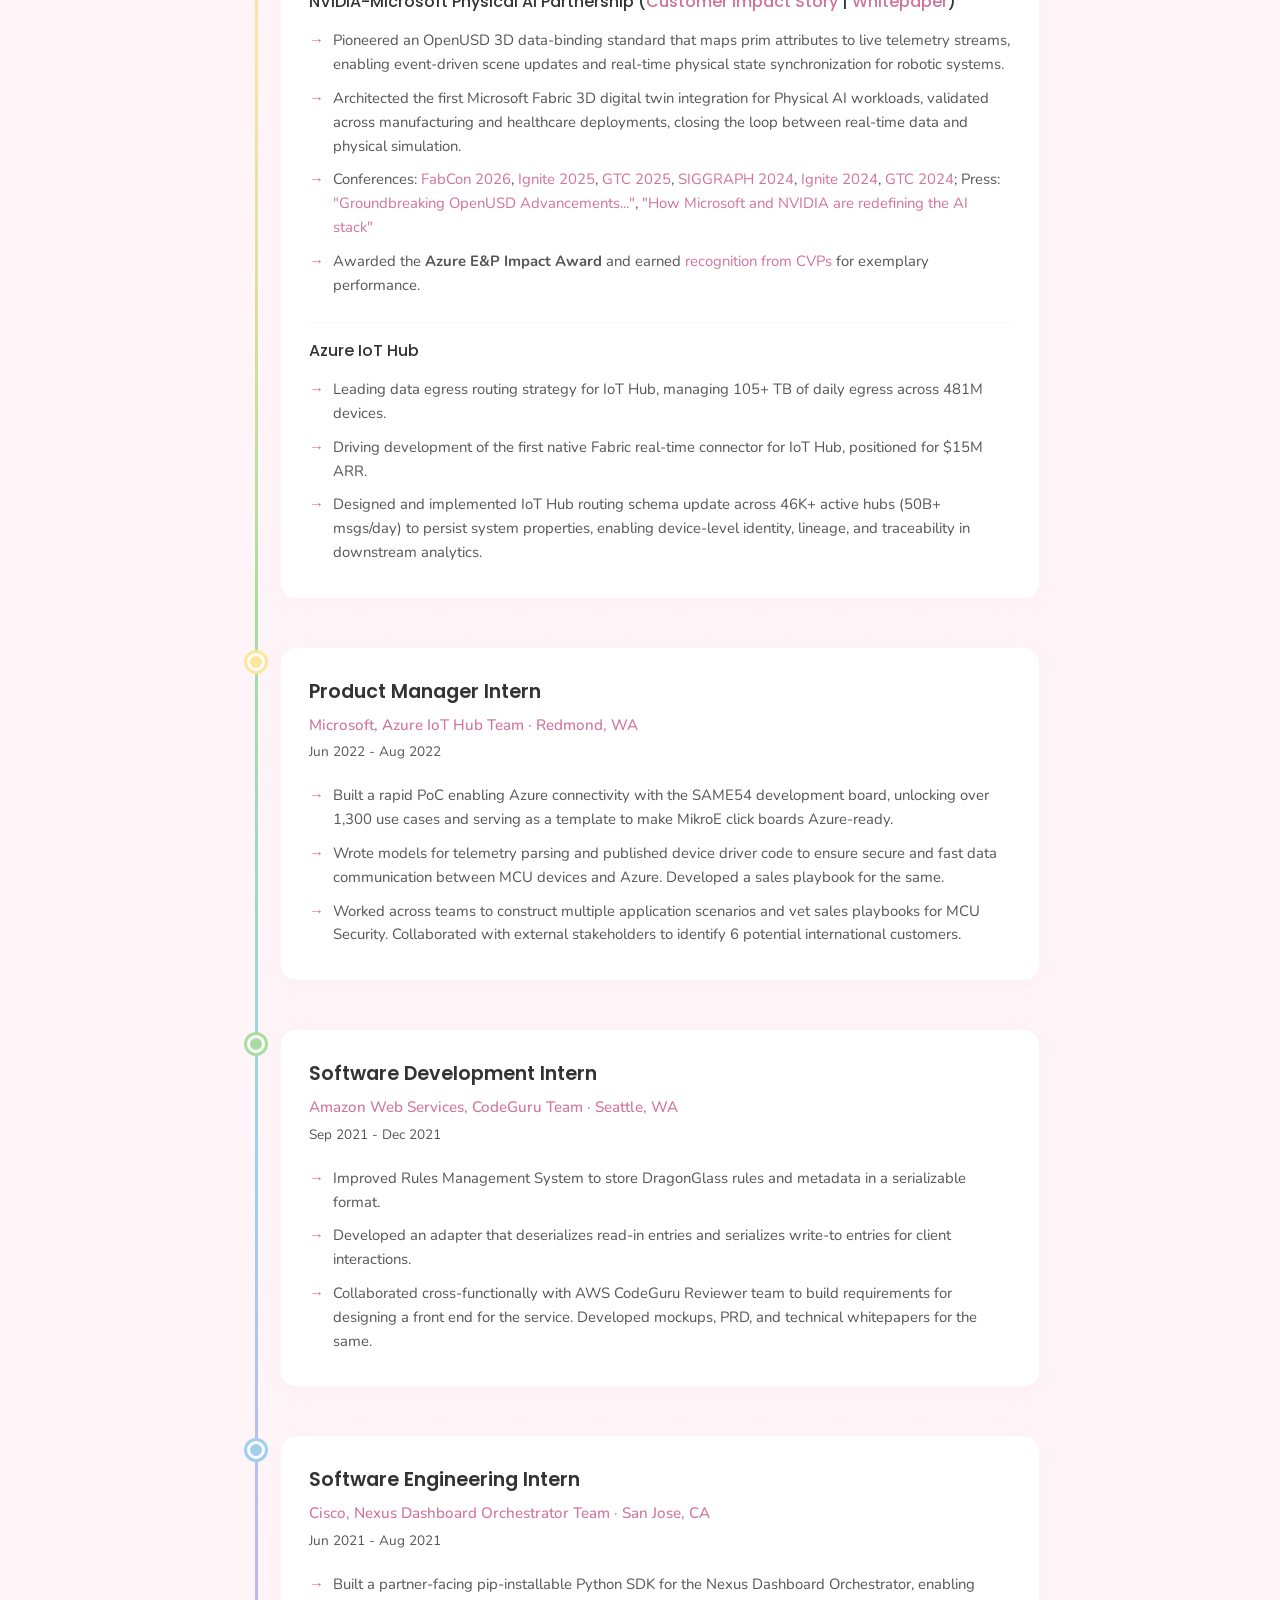
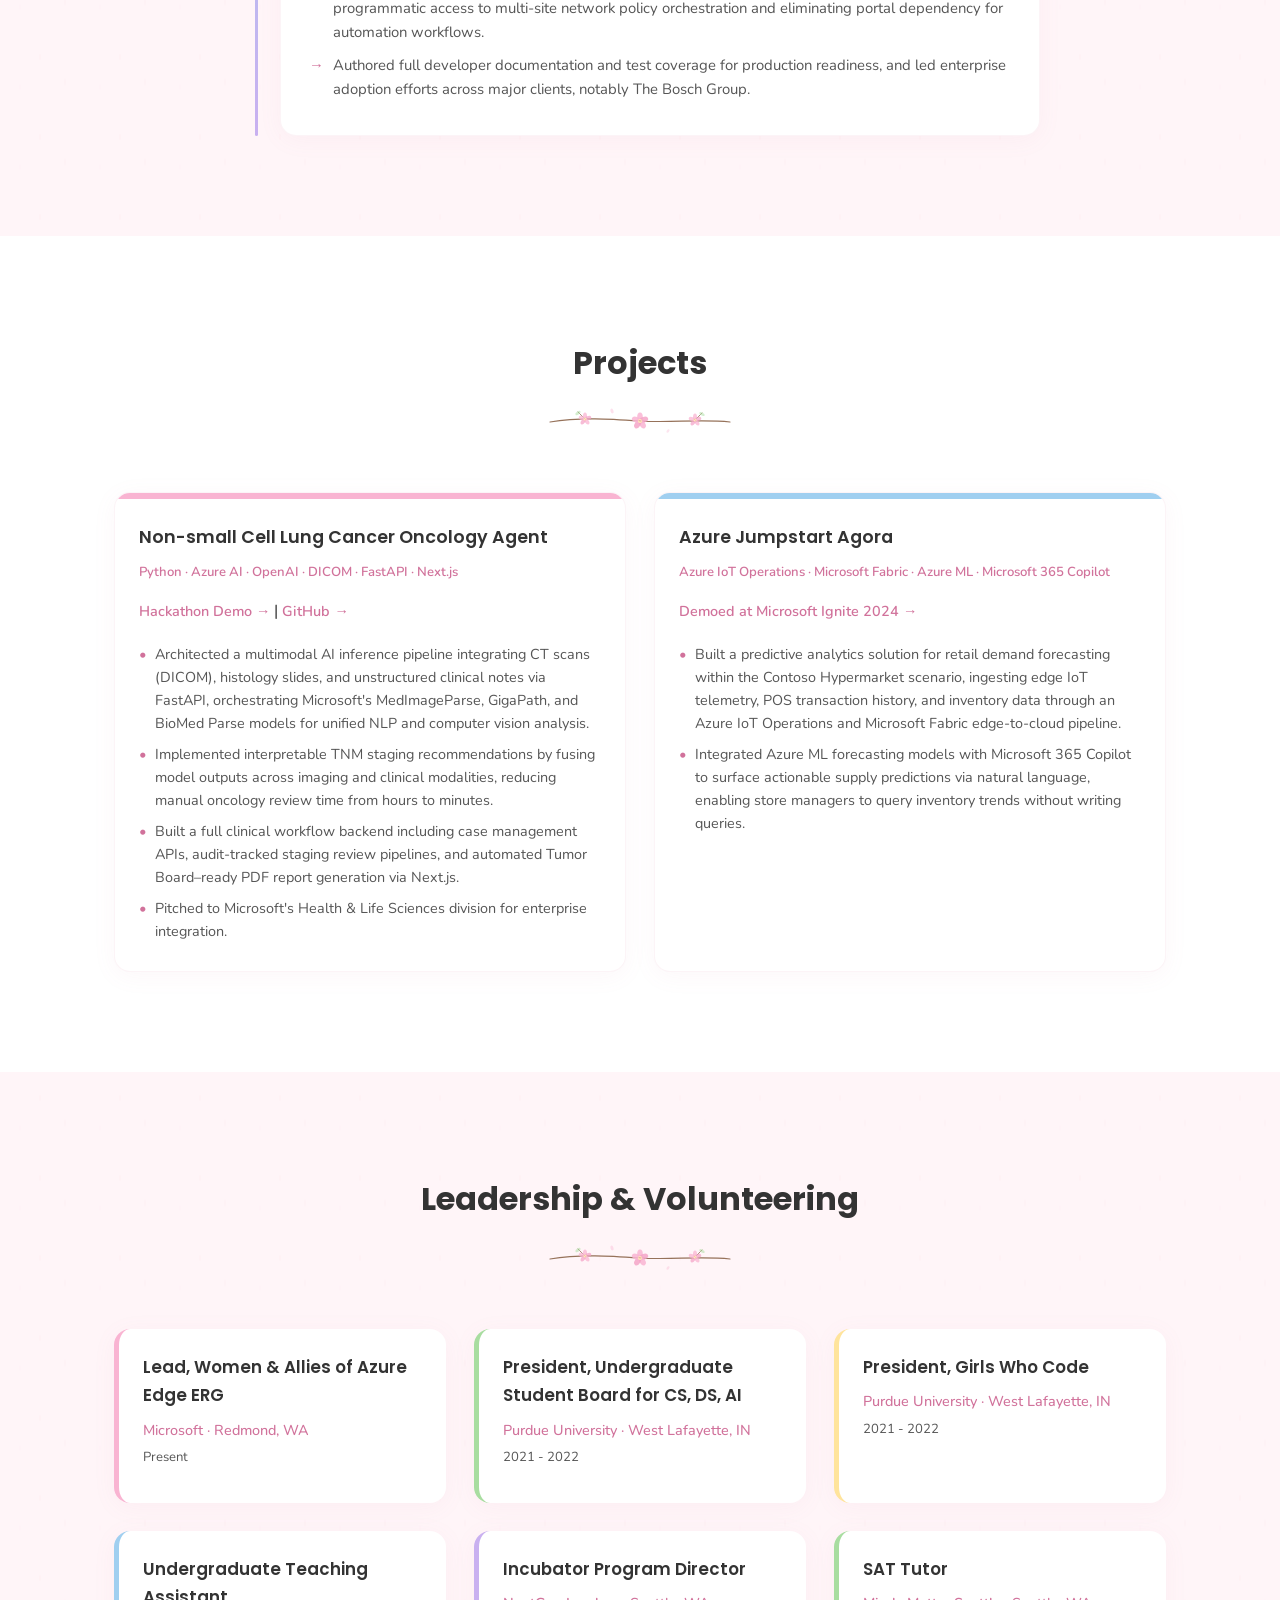
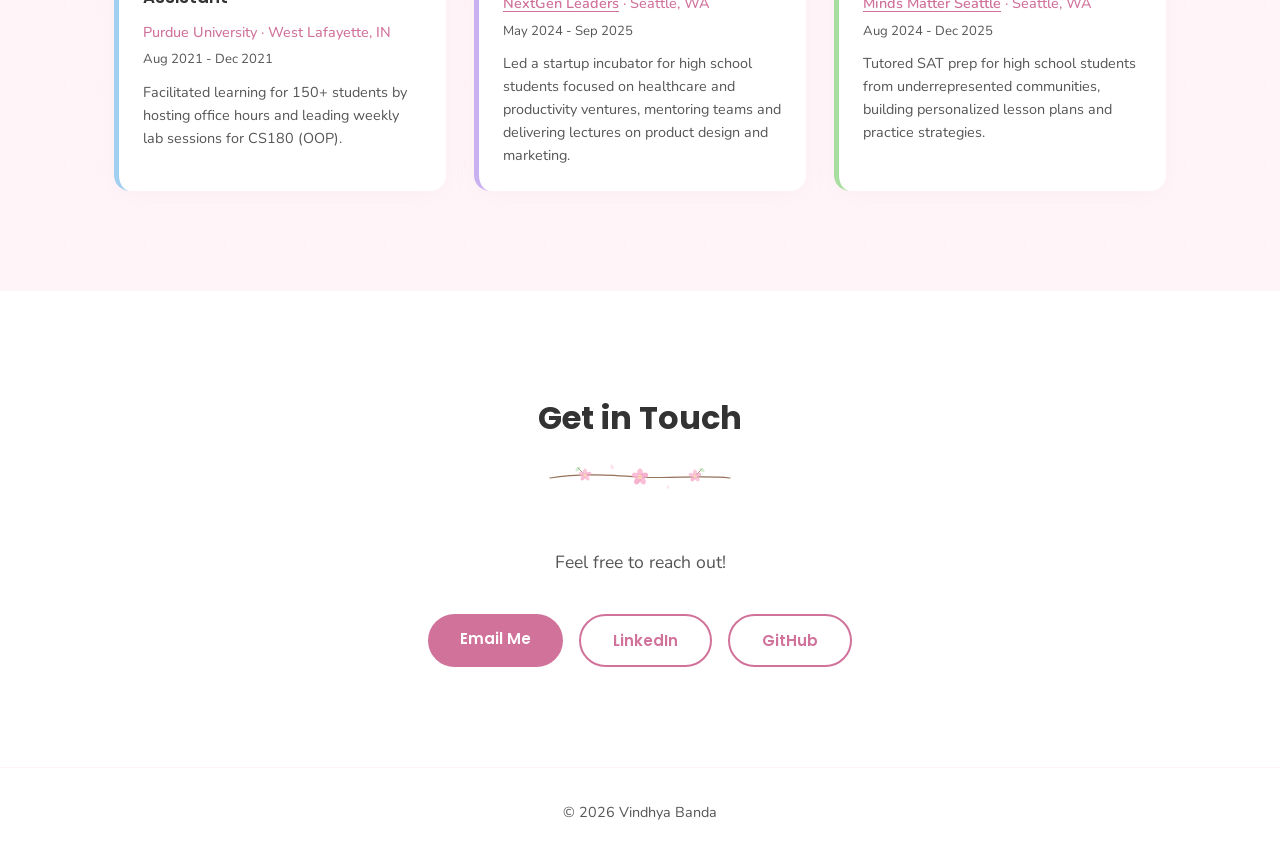
==== commit 2672ee96: "style: content updates" ====
--- a/index.html
+++ b/index.html
@@ -141,7 +141,7 @@
             <h2 class="section-title">About Me</h2>
             <div class="about-grid">
                 <div class="about-text fade-in">
-                    <p>I'm developing solutions that drive the next wave of industrial intelligence on Microsoft Fabric, with a special focus on building IoT and 3D systems that power insight from high-volume data. I'm passionate about fostering inclusive communities in tech, having led initiatives with Girls Who Code at Purdue and now the Women &amp; Allies of Azure Edge ERG at Microsoft.</p>
+                    <p>I'm developing solutions that drive the next wave of industrial intelligence on Microsoft Fabric, with a special focus on building IoT and 3D systems that power Physical AI solutions from high-volume data. I'm passionate about fostering inclusive communities in tech, having led initiatives with Girls Who Code at Purdue and now the Women &amp; Allies of Azure Edge ERG at Microsoft.</p>
                 </div>
                 <div class="linkedin-feed fade-in">
                     <h3>Latest Updates</h3>
@@ -234,35 +234,35 @@
                         </div>
 
                         <div class="experience-sub-block">
-                            <h4>Microsoft Fabric - Digital Twin Builder
+                            <h4>Microsoft Fabric's <a href="https://www.bing.com/videos/riverview/relatedvideo?q=microsoft+digital+twin+builder+fabric+satya+keynote&mid=108E8C837E9FC4605E10108E8C837E9FC4605E10&FORM=VIRE" target="_blank" rel="noopener noreferrer">Digital Twin Builder</a>
                                 (<a href="https://www.youtube.com/watch?v=ceV3RsG946s?t=1h34m17s" target="_blank" rel="noopener noreferrer">Satya's Keynote Announcement</a>)</h4>
                             <ul>
                                 <li><span class="arrow">→</span> Drove product development from 0 to 1, reaching 348 active deployments by public preview launch.</li>
                                 <li><span class="arrow">→</span> Architected and delivered Ontology Management and Import Ontology features, the primary integration surface for customers to connect bespoke industrial solutions and map domain models to live data in DTB.</li>
                                 <li><span class="arrow">→</span> Collaborated with UX team to design wireframes and validate usability through targeted studies. Built an AI workflow that reduced UX design and dev cycle from 14 to 3 days (80% reduction), led team-wide adoption.</li>
-                                <li><span class="arrow">→</span> Built an early-access SDK that accelerated pre-UX feedback loops and drove three major product pivots: broader ontology format support, non-linear user flows, and AI-powered bulk digital twin creation.</li>
+                                <li><span class="arrow">→</span> Coded an early-access SDK that accelerated pre-UX feedback loops and drove three major product pivots: broader ontology format support, non-linear user flows, and AI-powered bulk digital twin creation.</li>
                             </ul>
                         </div>
 
                         <div class="experience-sub-block">
-                            <h4>NVIDIA OpenUSD Partnership
+                            <h4>NVIDIA-Microsoft Physical AI Partnership
                                 (<a href="https://www.sightmachine.com/press/sight-machine-integration-with-nvidia-omniverse" target="_blank" rel="noopener noreferrer">Customer Impact Story</a> |
                                 <a href="https://cdn-dynmedia-1.microsoft.com/is/content/microsoftcorp/microsoft/bade/documents/products-and-services/en-us/industry/Composable-Bindings-Simplified-System-Integration-Whitepaper.pdf" target="_blank" rel="noopener noreferrer">Whitepaper</a>)</h4>
                             <ul>
-                                <li><span class="arrow">→</span> Developed a new OpenUSD 3D data-binding standard for industrial digital twin scenarios, enabling dynamic 3D scene updates triggered by real-time robot state changes.</li>
-                                <li><span class="arrow">→</span> Built the first publicly documented 3D digital twin integration with Microsoft Fabric, validated through customer deployments including Sight Machine, spanning manufacturing and healthcare scenarios.</li>
+                                <li><span class="arrow">→</span> Pioneered an OpenUSD 3D data-binding standard that maps prim attributes to live telemetry streams, enabling event-driven scene updates and real-time physical state synchronization for robotic systems.</li>
+                                <li><span class="arrow">→</span> Architected the first Microsoft Fabric 3D digital twin integration for Physical AI workloads, validated across manufacturing and healthcare deployments, closing the loop between real-time data and physical simulation.</li>
                                 <li><span class="arrow">→</span> Conferences:
-                                    <a href="https://www.nvidia.com/en-us/on-demand/session/gtc24-s62783/" target="_blank" rel="noopener noreferrer">GTC 2024</a>,
+                                    <a href="https://blog.fabric.microsoft.com/en-us/blog/trusted-ai-starts-with-microsoft-fabric-unified-real-time-intelligence-and-iq-context?ft=All" target="_blank" rel="noopener noreferrer">FabCon 2026</a>,
+                                    <a href="https://www.nvidia.com/en-us/events/microsoft-ignite" target="_blank" rel="noopener noreferrer">Ignite 2025</a>,
                                     <a href="https://www.nvidia.com/en-us/on-demand/session/gtc25-dlit71322/" target="_blank" rel="noopener noreferrer">GTC 2025</a>,
+                                    <a href="https://www.nvidia.com/en-us/on-demand/session/siggraph2024-sigg2404/" target="_blank" rel="noopener noreferrer">SIGGRAPH 2024</a>,
                                     <a href="https://ignite.microsoft.com/en-US/sessions/LABSP601" target="_blank" rel="noopener noreferrer">Ignite 2024</a>,
-                                    <a href="https://www.nvidia.com/en-us/events/microsoft-ignite" target="_blank" rel="noopener noreferrer">Ignite 2025</a>,
-                                    <a href="https://www.nvidia.com/en-us/on-demand/session/siggraph2024-sigg2404/" target="_blank" rel="noopener noreferrer">SIGGRAPH 2024</a>
-                                </li>
-                                <li><span class="arrow">→</span> Press:
+                                    <a href="https://www.nvidia.com/en-us/on-demand/session/gtc24-s62783/" target="_blank" rel="noopener noreferrer">GTC 2024</a>;
+                                    Press:
                                     <a href="https://blogs.nvidia.com/blog/openusd-advancements-gtc-developers/" target="_blank" rel="noopener noreferrer">"Groundbreaking OpenUSD Advancements..."</a>,
                                     <a href="https://venturebeat.com/infrastructure/inside-microsoft-ignite-how-microsoft-and-nvidia-are-redefining-the-ai-stack" target="_blank" rel="noopener noreferrer">"How Microsoft and NVIDIA are redefining the AI stack"</a>
                                 </li>
-                                <li><span class="arrow">→</span> Awarded the Azure E&amp;P Impact Award for exemplary performance in driving cross-org innovation.</li>
+                                <li><span class="arrow">→</span> Awarded the <strong>Azure E&amp;P Impact Award</strong> and earned <a href="https://drive.google.com/file/d/1s2lH99hbtnym1pz6lE2nLwjAn6btQM2J/view?usp=sharing" target="_blank" rel="noopener noreferrer">recognition from CVPs</a> for exemplary performance.</li>
                             </ul>
                         </div>
 
@@ -306,7 +306,7 @@
                         <ul>
                             <li><span class="arrow">→</span> Improved Rules Management System to store DragonGlass rules and metadata in a serializable format.</li>
                             <li><span class="arrow">→</span> Developed an adapter that deserializes read-in entries and serializes write-to entries for client interactions.</li>
-                            <li><span class="arrow">→</span> Collaborated cross-functionally with AWS CodeGuru Reviewer team to build requirements for designing a front end for the service. Developed mockups, PRD, and technical whitepaper.</li>
+                            <li><span class="arrow">→</span> Collaborated cross-functionally with AWS CodeGuru Reviewer team to build requirements for designing a front end for the service. Developed mockups, PRD, and technical whitepapers for the same.</li>
                         </ul>
                     </div>
                 </div>
@@ -403,16 +403,16 @@
 
                 <div class="leadership-card fade-in" style="--card-border: #C9B0F0;">
                     <h3>Incubator Program Director</h3>
-                    <span class="leadership-org"><a href="https://www.nextgenleaders.io/" target="_blank" rel="noopener noreferrer">NextGen Leaders</a> · Seattle, WA</span>
+                    <span class="leadership-org"><a href="https://www.nextgenleaders.io/" target="_blank" rel="noopener noreferrer" class="leadership-link">NextGen Leaders</a> · Seattle, WA</span>
                     <span class="leadership-date">May 2024 - Sep 2025</span>
-                    <p>Led an incubator and mentorship program for high school students focused on building startups in healthcare and productivity.</p>
+                    <p>Led a startup incubator for high school students focused on healthcare and productivity ventures, mentoring teams and delivering lectures on product design and marketing.</p>
                 </div>
 
                 <div class="leadership-card fade-in" style="--card-border: #A8DDA0;">
                     <h3>SAT Tutor</h3>
-                    <span class="leadership-org"><a href="https://mindsmatterseattle.org/" target="_blank" rel="noopener noreferrer">Minds Matter Seattle</a> · Seattle, WA</span>
-                    <span class="leadership-date">Aug 2024 - Present</span>
-                    <p>Teach SAT preparation and support college readiness for high school students from underrepresented communities attending underfunded schools.</p>
+                    <span class="leadership-org"><a href="https://mindsmatterseattle.org/" target="_blank" rel="noopener noreferrer" class="leadership-link">Minds Matter Seattle</a> · Seattle, WA</span>
+                    <span class="leadership-date">Aug 2024 - Dec 2025</span>
+                    <p>Tutored SAT prep for high school students from underrepresented communities, building personalized lesson plans and practice strategies.</p>
                 </div>
             </div>
         </div>
--- a/style.css
+++ b/style.css
@@ -839,6 +839,17 @@
     line-height: 1.6;
 }
 
+.leadership-link {
+    color: var(--accent);
+    font-weight: 600;
+    text-decoration: underline;
+    text-underline-offset: 3px;
+}
+
+.leadership-link:hover {
+    color: var(--primary);
+}
+
 /* ===== CONTACT ===== */
 .contact {
     text-align: center;
@@ -893,6 +904,11 @@
     color: #fff;
     transform: translateY(-2px);
     box-shadow: 0 6px 20px rgba(209, 114, 155, 0.3);
+}
+
+.resume-download {
+    text-align: center;
+    margin-top: 48px;
 }
 
 /* ===== FOOTER ===== */
